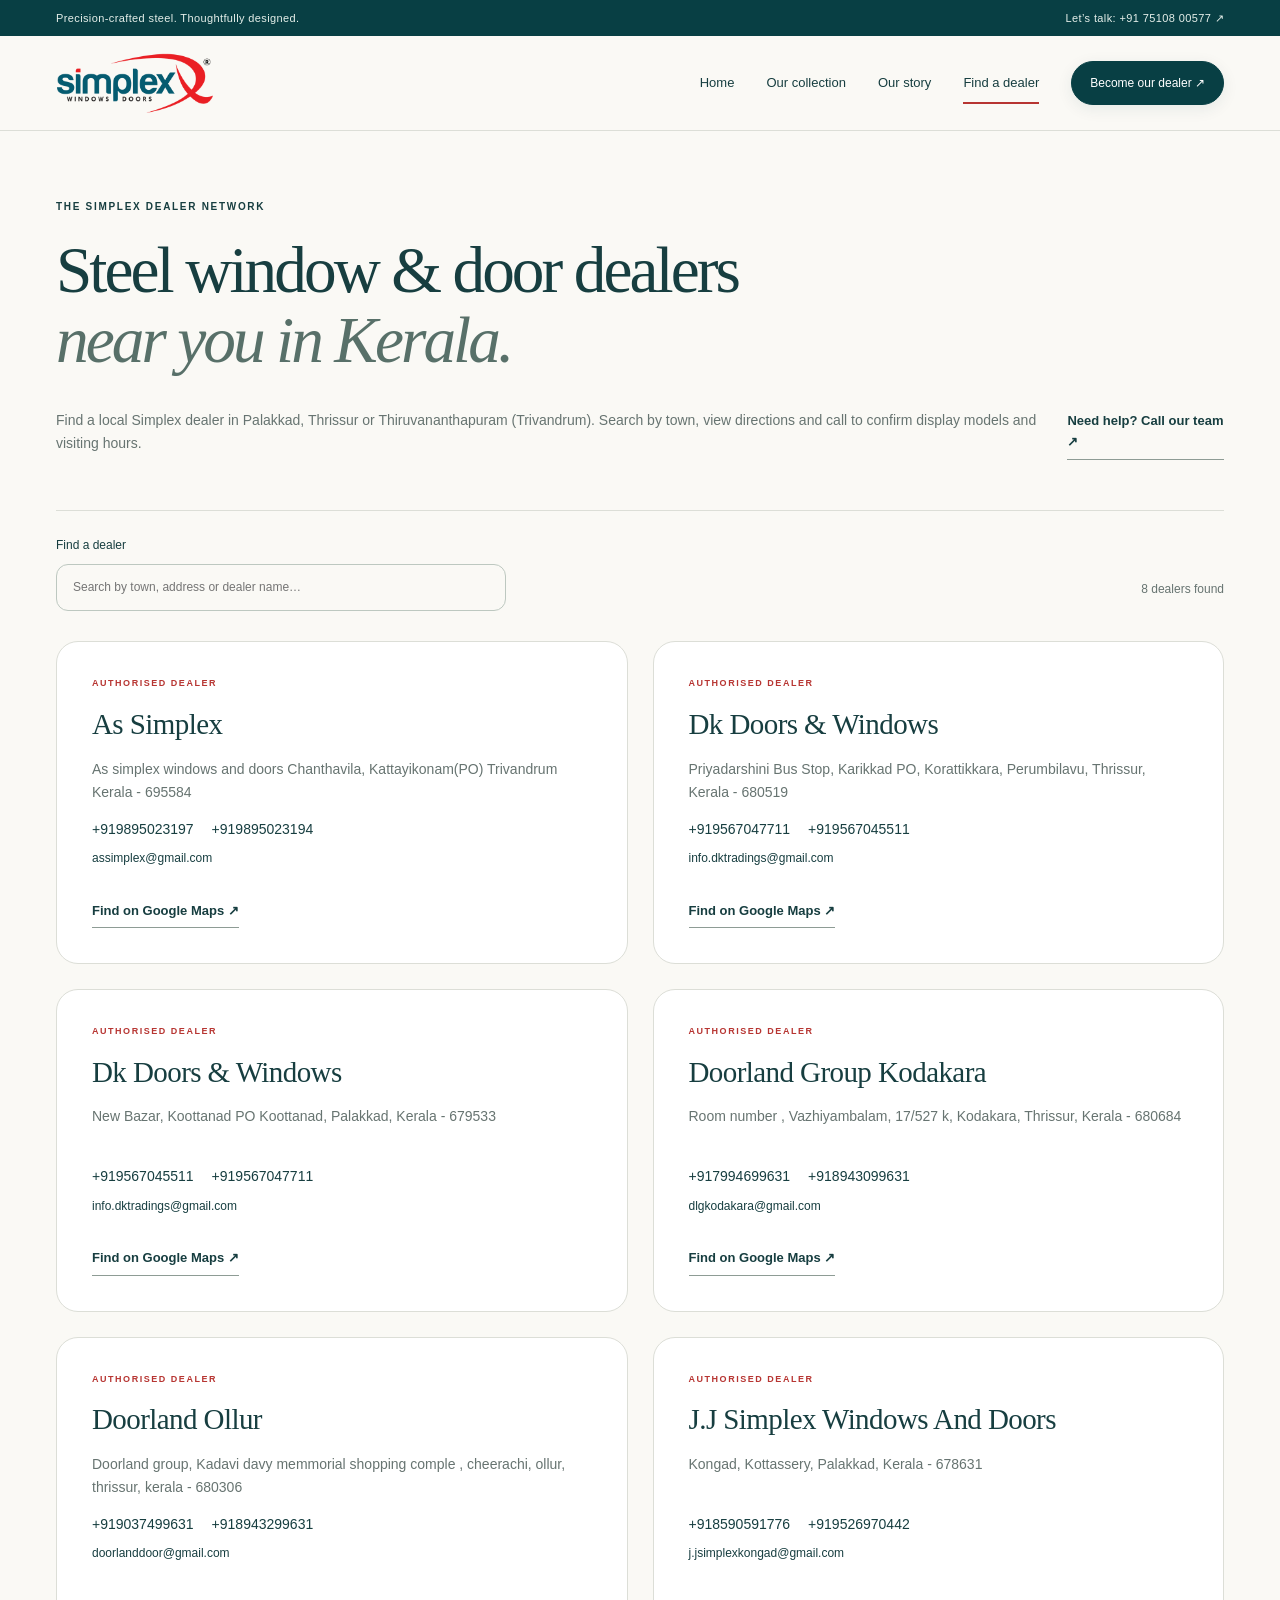
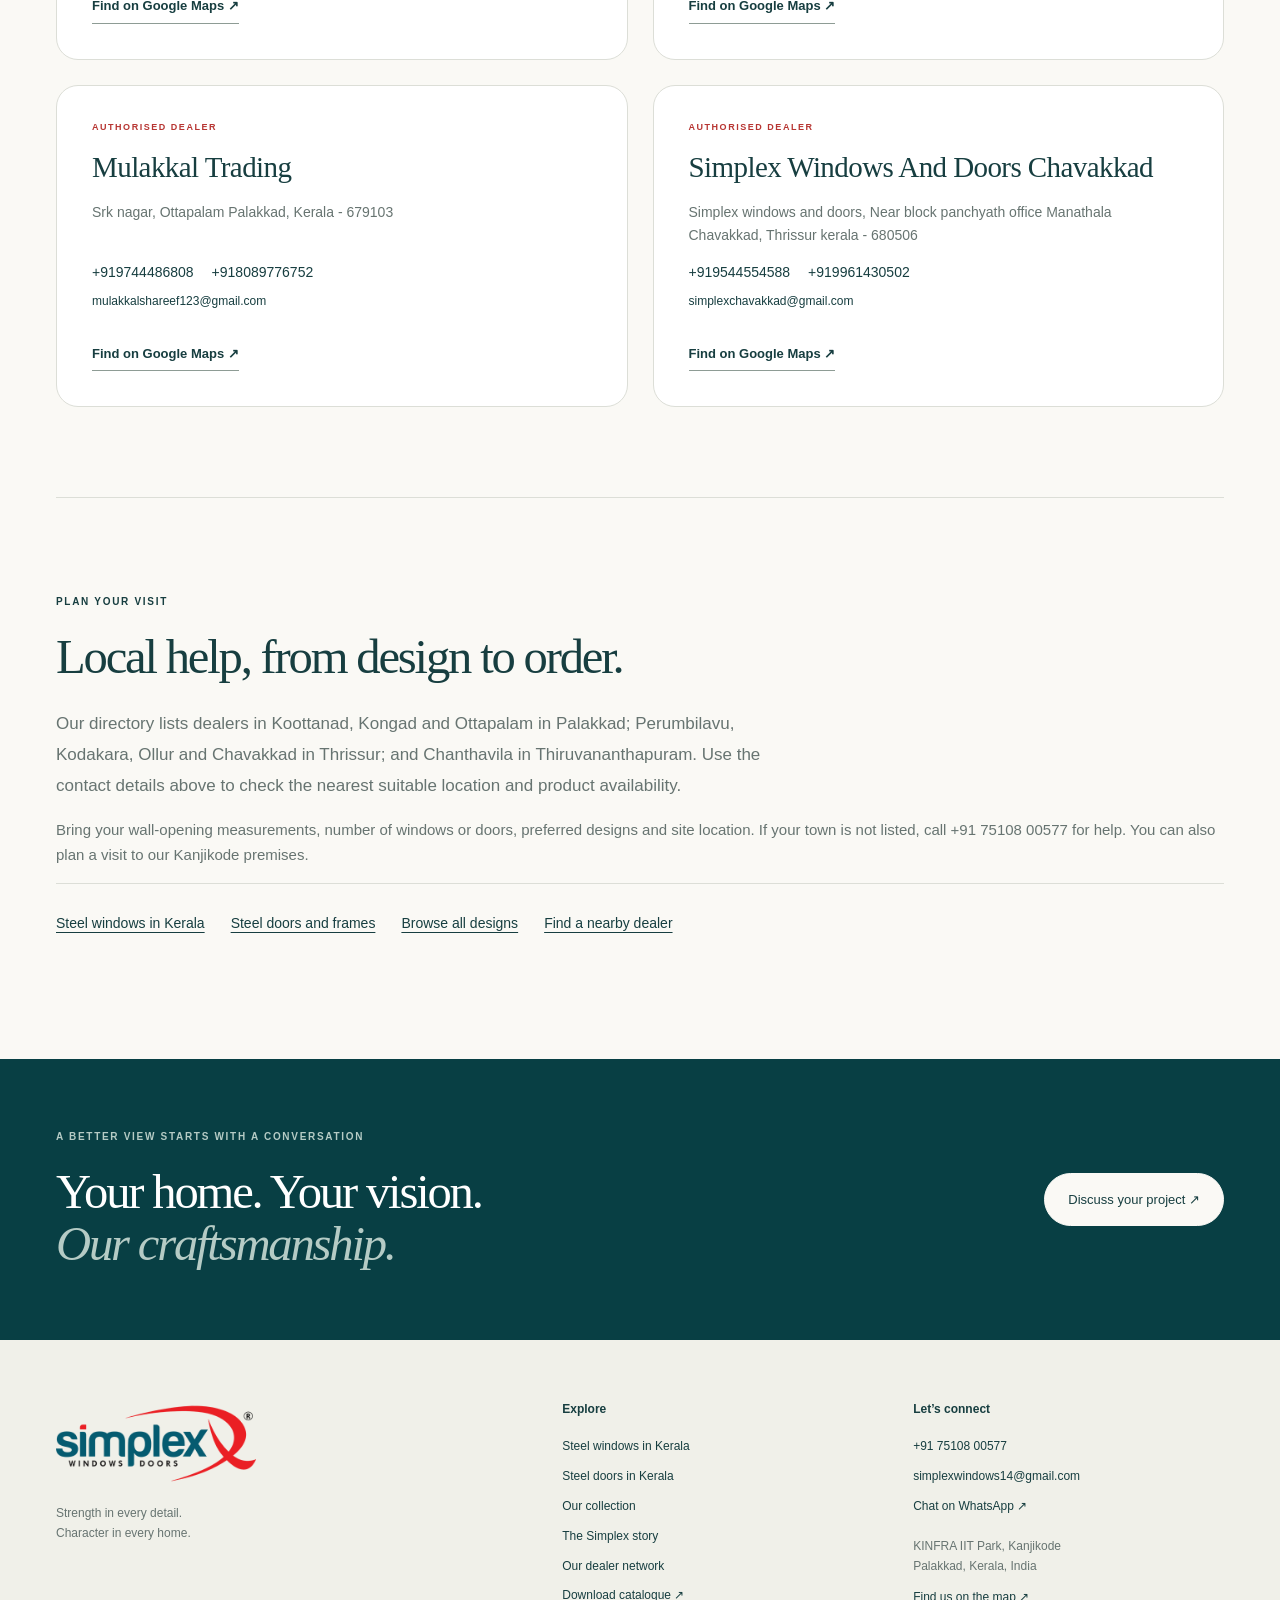
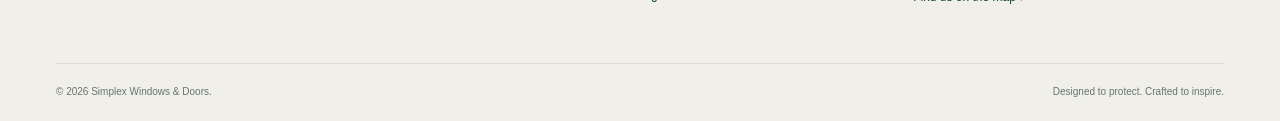
==== franchises/index.html @ f6024a90 "Fix clean URL 404s by adding missing page directories and stylesheet" ====
<!doctype html>
<html lang="en">
  <head>
    <meta charset="utf-8">
    <meta name="viewport" content="width=device-width, initial-scale=1">
    <meta name="theme-color" content="#073e43">
    <title>Find Steel Window &amp; Door Dealers in Kerala | Simplex</title>
    <meta name="description" content="Find a Simplex steel window and door dealer near you in Kerala. Search our listed locations in Palakkad, Thrissur and Thiruvananthapuram and call for a quote.">
    <link rel="canonical" href="https://www.simplexwindow.com/franchises/">
    <meta property="og:title" content="Find Steel Window &amp; Door Dealers in Kerala | Simplex">
    <meta property="og:description" content="Find a Simplex steel window and door dealer near you in Kerala. Search our listed locations in Palakkad, Thrissur and Thiruvananthapuram and call for a quote.">
    <meta property="og:type" content="website">
    <meta property="og:image" content="https://www.simplexwindow.com/assets/collection/campaign.webp">
    <meta name="robots" content="index, follow, max-image-preview:large">
    <meta property="og:url" content="https://www.simplexwindow.com/franchises/">
    <meta property="og:site_name" content="Simplex Windows &amp; Doors">
    <meta property="og:locale" content="en_IN">
    <meta name="twitter:card" content="summary_large_image">
    <meta name="twitter:title" content="Find Steel Window &amp; Door Dealers in Kerala | Simplex">
    <meta name="twitter:description" content="Find a Simplex steel window and door dealer near you in Kerala. Search our listed locations in Palakkad, Thrissur and Thiruvananthapuram and call for a quote.">
    <meta name="twitter:image" content="https://www.simplexwindow.com/assets/collection/campaign.webp">
    <link rel="icon" href="/assets/LOGO.ico">
    <link rel="stylesheet" href="/assets/site.css?v=20261003-3">
    <link rel="stylesheet" href="/company.css?v=20261019-1">
    <script src="/assets/site.js?v=20261022-clean2" defer>
    </script>
      <link rel="stylesheet" href="/assets/search-content.css?v=20261022-clean2">
    <script type="application/ld+json">
{
  "@context": "https://schema.org",
  "@graph": [
    {
      "@type": "WebSite",
      "@id": "https://www.simplexwindow.com/#website",
      "url": "https://www.simplexwindow.com/",
      "name": "Simplex Windows & Doors",
      "alternateName": "Simplex Windows and Doors",
      "publisher": {
        "@id": "https://www.simplexwindow.com/#organization"
      },
      "inLanguage": "en-IN"
    },
    {
      "@type": "CollectionPage",
      "@id": "https://www.simplexwindow.com/franchises/#webpage",
      "url": "https://www.simplexwindow.com/franchises/",
      "name": "Find Steel Window & Door Dealers in Kerala | Simplex",
      "description": "Find a Simplex steel window and door dealer near you in Kerala. Search our listed locations in Palakkad, Thrissur and Thiruvananthapuram and call for a quote.",
      "isPartOf": {
        "@id": "https://www.simplexwindow.com/#website"
      },
      "about": {
        "@id": "https://www.simplexwindow.com/#organization"
      },
      "inLanguage": "en-IN"
    },
    {
      "@type": "BreadcrumbList",
      "@id": "https://www.simplexwindow.com/franchises/#breadcrumbs",
      "itemListElement": [
        {
          "@type": "ListItem",
          "position": 1,
          "name": "Home",
          "item": "https://www.simplexwindow.com/"
        },
        {
          "@type": "ListItem",
          "position": 2,
          "name": "Find a dealer",
          "item": "https://www.simplexwindow.com/franchises/"
        }
      ]
    },
    {
      "@type": "ItemList",
      "@id": "https://www.simplexwindow.com/franchises/#dealer-list",
      "name": "Listed Simplex dealers in Kerala",
      "numberOfItems": 8,
      "itemListElement": [
        {
          "@type": "ListItem",
          "position": 1,
          "item": {
            "@type": "LocalBusiness",
            "@id": "https://www.simplexwindow.com/franchises/#dealer-1",
            "name": "As Simplex",
            "address": "As simplex windows and doors Chanthavila, Kattayikonam(PO) Trivandrum Kerala - 695584",
            "telephone": "+919895023197",
            "url": "https://www.simplexwindow.com/franchises/#dealer-1"
          }
        },
        {
          "@type": "ListItem",
          "position": 2,
          "item": {
            "@type": "LocalBusiness",
            "@id": "https://www.simplexwindow.com/franchises/#dealer-2",
            "name": "Dk Doors & Windows",
            "address": "Priyadarshini Bus Stop, Karikkad PO, Korattikkara, Perumbilavu, Thrissur, Kerala - 680519",
            "telephone": "+919567047711",
            "url": "https://www.simplexwindow.com/franchises/#dealer-2"
          }
        },
        {
          "@type": "ListItem",
          "position": 3,
          "item": {
            "@type": "LocalBusiness",
            "@id": "https://www.simplexwindow.com/franchises/#dealer-3",
            "name": "Dk Doors & Windows",
            "address": "New Bazar, Koottanad PO Koottanad, Palakkad, Kerala - 679533",
            "telephone": "+919567045511",
            "url": "https://www.simplexwindow.com/franchises/#dealer-3"
          }
        },
        {
          "@type": "ListItem",
          "position": 4,
          "item": {
            "@type": "LocalBusiness",
            "@id": "https://www.simplexwindow.com/franchises/#dealer-4",
            "name": "Doorland Group Kodakara",
            "address": "Room number , Vazhiyambalam, 17/527 k, Kodakara, Thrissur, Kerala - 680684",
            "telephone": "+917994699631",
            "url": "https://www.simplexwindow.com/franchises/#dealer-4"
          }
        },
        {
          "@type": "ListItem",
          "position": 5,
          "item": {
            "@type": "LocalBusiness",
            "@id": "https://www.simplexwindow.com/franchises/#dealer-5",
            "name": "Doorland Ollur",
            "address": "Doorland group, Kadavi davy memmorial shopping comple , cheerachi, ollur, thrissur, kerala - 680306",
            "telephone": "+919037499631",
            "url": "https://www.simplexwindow.com/franchises/#dealer-5"
          }
        },
        {
          "@type": "ListItem",
          "position": 6,
          "item": {
            "@type": "LocalBusiness",
            "@id": "https://www.simplexwindow.com/franchises/#dealer-6",
            "name": "J.J Simplex Windows And Doors",
            "address": "Kongad, Kottassery, Palakkad, Kerala - 678631",
            "telephone": "+918590591776",
            "url": "https://www.simplexwindow.com/franchises/#dealer-6"
          }
        },
        {
          "@type": "ListItem",
          "position": 7,
          "item": {
            "@type": "LocalBusiness",
            "@id": "https://www.simplexwindow.com/franchises/#dealer-7",
            "name": "Mulakkal Trading",
            "address": "Srk nagar, Ottapalam Palakkad, Kerala - 679103",
            "telephone": "+919744486808",
            "url": "https://www.simplexwindow.com/franchises/#dealer-7"
          }
        },
        {
          "@type": "ListItem",
          "position": 8,
          "item": {
            "@type": "LocalBusiness",
            "@id": "https://www.simplexwindow.com/franchises/#dealer-8",
            "name": "Simplex Windows And Doors Chavakkad",
            "address": "Simplex windows and doors, Near block panchyath office Manathala Chavakkad, Thrissur kerala - 680506",
            "telephone": "+919544554588",
            "url": "https://www.simplexwindow.com/franchises/#dealer-8"
          }
        }
      ]
    }
  ]
}
    </script>
  </head>
  <body>
    <a class="skip" href="#main">Skip to content</a>
    <div class="topbar">
      <div class="container">
        <span>Precision-crafted steel. Thoughtfully designed.</span>
        <a href="tel:+917510800577">Let’s talk: +91 75108 00577 ↗</a>
      </div>
    </div>
    <header class="site-header">
      <div class="container nav-wrap">
        <a class="brand" href="/" aria-label="Simplex home">
          <img src="/assets/collection/logo.webp" width="180" height="74" alt="Simplex Windows and Doors">
        </a>
        <button class="menu-toggle" aria-expanded="false" aria-controls="navigation">Menu <span aria-hidden="true">☰</span>
        </button>
        <nav id="navigation" aria-label="Main navigation">
          <a href="/">Home</a>
          <a href="/products/">Our collection</a>
          <a href="/#about">Our story</a>
          <a href="/franchises/" aria-current="page">Find a dealer</a>
          <button class="button small dealer-nav" data-enquire="Dealership / franchise enquiry" data-dealer="true" aria-haspopup="dialog">Become our dealer ↗</button>
        </nav>
      </div>
    </header>
    <main id="main">
      <section class="page-intro container">
        <p class="eyebrow">THE SIMPLEX DEALER NETWORK</p>
        <h1>Steel window &amp; door dealers<br><em>near you in Kerala.</em></h1>
        <div class="intro-bottom">
          <p>Find a local Simplex dealer in Palakkad, Thrissur or Thiruvananthapuram (Trivandrum). Search by town, view directions and call to confirm display models and visiting hours.</p>
          <a class="text-link" href="tel:+917510800577">Need help? Call our team ↗</a>
        </div>
      </section>
      <section class="container dealer-section">
        <div class="collection-tools">
          <label class="search-label" for="dealer-search">Find a dealer<input id="dealer-search" type="search" placeholder="Search by town, address or dealer name…">
          </label>
          <p id="dealer-count" role="status">
          </p>
        </div>
        <div class="dealer-grid">
          <article class="dealer-card" id="dealer-1" data-search="thiruvananthapuram as simplex as simplex windows and doors   chanthavila, kattayikonam(po)  trivandrum kerala - 695584">
            <p class="eyebrow">AUTHORISED DEALER</p>
            <h2>As Simplex</h2>
            <p class="dealer-address">As simplex windows and doors   Chanthavila, Kattayikonam(PO)  Trivandrum Kerala - 695584</p>
            <div class="dealer-phones">
              <a href="tel:+919895023197">+919895023197</a>
              <a href="tel:+919895023194">+919895023194</a>
            </div>
            <a class="dealer-email" href="mailto:assimplex@gmail.com">assimplex@gmail.com</a>
            <a class="text-link" href="https://www.google.com/maps/search/?api=1&query=As%20Simplex%20As%20simplex%20windows%20and%20doors%20%20%20Chanthavila%2C%20Kattayikonam%28PO%29%20%20Trivandrum%20Kerala%20-%20695584" target="_blank" rel="noopener noreferrer">Find on Google Maps ↗</a>
          </article>
          <article class="dealer-card" id="dealer-2" data-search="dk doors &amp; windows priyadarshini bus stop, karikkad po,  korattikkara, perumbilavu, thrissur, kerala - 680519">
            <p class="eyebrow">AUTHORISED DEALER</p>
            <h2>Dk Doors &amp; Windows</h2>
            <p class="dealer-address">Priyadarshini Bus Stop, Karikkad PO,  Korattikkara, Perumbilavu, Thrissur, Kerala - 680519</p>
            <div class="dealer-phones">
              <a href="tel:+919567047711">+919567047711</a>
              <a href="tel:+919567045511">+919567045511</a>
            </div>
            <a class="dealer-email" href="mailto:info.dktradings@gmail.com">info.dktradings@gmail.com</a>
            <a class="text-link" href="https://www.google.com/maps/search/?api=1&query=Dk%20Doors%20%26%20Windows%20Priyadarshini%20Bus%20Stop%2C%20Karikkad%20PO%2C%20%20Korattikkara%2C%20Perumbilavu%2C%20Thrissur%2C%20Kerala%20-%20680519" target="_blank" rel="noopener noreferrer">Find on Google Maps ↗</a>
          </article>
          <article class="dealer-card" id="dealer-3" data-search="dk doors &amp; windows new bazar, koottanad po   koottanad, palakkad, kerala - 679533">
            <p class="eyebrow">AUTHORISED DEALER</p>
            <h2>Dk Doors &amp; Windows</h2>
            <p class="dealer-address">New Bazar, Koottanad PO   Koottanad, Palakkad, Kerala - 679533</p>
            <div class="dealer-phones">
              <a href="tel:+919567045511">+919567045511</a>
              <a href="tel:+919567047711">+919567047711</a>
            </div>
            <a class="dealer-email" href="mailto:info.dktradings@gmail.com">info.dktradings@gmail.com</a>
            <a class="text-link" href="https://www.google.com/maps/search/?api=1&query=Dk%20Doors%20%26%20Windows%20New%20Bazar%2C%20Koottanad%20PO%20%20%20Koottanad%2C%20Palakkad%2C%20Kerala%20-%20679533" target="_blank" rel="noopener noreferrer">Find on Google Maps ↗</a>
          </article>
          <article class="dealer-card" id="dealer-4" data-search="doorland group kodakara room number , vazhiyambalam, 17/527 k,  kodakara, thrissur, kerala - 680684">
            <p class="eyebrow">AUTHORISED DEALER</p>
            <h2>Doorland Group Kodakara</h2>
            <p class="dealer-address">Room number , Vazhiyambalam, 17/527 k,  Kodakara, Thrissur, Kerala - 680684</p>
            <div class="dealer-phones">
              <a href="tel:+917994699631">+917994699631</a>
              <a href="tel:+918943099631">+918943099631</a>
            </div>
            <a class="dealer-email" href="mailto:dlgkodakara@gmail.com">dlgkodakara@gmail.com</a>
            <a class="text-link" href="https://www.google.com/maps/search/?api=1&query=Doorland%20Group%20Kodakara%20Room%20number%20%2C%20Vazhiyambalam%2C%2017/527%20k%2C%20%20Kodakara%2C%20Thrissur%2C%20Kerala%20-%20680684" target="_blank" rel="noopener noreferrer">Find on Google Maps ↗</a>
          </article>
          <article class="dealer-card" id="dealer-5" data-search="doorland ollur doorland group, kadavi davy memmorial shopping comple , cheerachi, ollur, thrissur, kerala - 680306">
            <p class="eyebrow">AUTHORISED DEALER</p>
            <h2>Doorland Ollur</h2>
            <p class="dealer-address">Doorland group, Kadavi davy memmorial shopping comple , cheerachi, ollur, thrissur, kerala - 680306</p>
            <div class="dealer-phones">
              <a href="tel:+919037499631">+919037499631</a>
              <a href="tel:+918943299631">+918943299631</a>
            </div>
            <a class="dealer-email" href="mailto:doorlanddoor@gmail.com">doorlanddoor@gmail.com</a>
            <a class="text-link" href="https://www.google.com/maps/search/?api=1&query=Doorland%20Ollur%20Doorland%20group%2C%20Kadavi%20davy%20memmorial%20shopping%20comple%20%2C%20cheerachi%2C%20ollur%2C%20thrissur%2C%20kerala%20-%20680306" target="_blank" rel="noopener noreferrer">Find on Google Maps ↗</a>
          </article>
          <article class="dealer-card" id="dealer-6" data-search="j.j simplex windows and doors kongad, kottassery,   palakkad, kerala - 678631">
            <p class="eyebrow">AUTHORISED DEALER</p>
            <h2>J.J Simplex Windows And Doors</h2>
            <p class="dealer-address">Kongad, Kottassery,   Palakkad, Kerala - 678631</p>
            <div class="dealer-phones">
              <a href="tel:+918590591776">+918590591776</a>
              <a href="tel:+919526970442">+919526970442</a>
            </div>
            <a class="dealer-email" href="mailto:j.jsimplexkongad@gmail.com">j.jsimplexkongad@gmail.com</a>
            <a class="text-link" href="https://www.google.com/maps/search/?api=1&query=J.J%20Simplex%20Windows%20And%20Doors%20Kongad%2C%20Kottassery%2C%20%20%20Palakkad%2C%20Kerala%20-%20678631" target="_blank" rel="noopener noreferrer">Find on Google Maps ↗</a>
          </article>
          <article class="dealer-card" id="dealer-7" data-search="mulakkal trading srk nagar, ottapalam   palakkad, kerala - 679103">
            <p class="eyebrow">AUTHORISED DEALER</p>
            <h2>Mulakkal Trading</h2>
            <p class="dealer-address">Srk nagar, Ottapalam   Palakkad, Kerala - 679103</p>
            <div class="dealer-phones">
              <a href="tel:+919744486808">+919744486808</a>
              <a href="tel:+918089776752">+918089776752</a>
            </div>
            <a class="dealer-email" href="mailto:mulakkalshareef123@gmail.com">mulakkalshareef123@gmail.com</a>
            <a class="text-link" href="https://www.google.com/maps/search/?api=1&query=Mulakkal%20Trading%20Srk%20nagar%2C%20Ottapalam%20%20%20Palakkad%2C%20Kerala%20-%20679103" target="_blank" rel="noopener noreferrer">Find on Google Maps ↗</a>
          </article>
          <article class="dealer-card" id="dealer-8" data-search="simplex windows and doors chavakkad simplex windows and doors, near block panchyath office manathala   chavakkad, thrissur kerala - 680506">
            <p class="eyebrow">AUTHORISED DEALER</p>
            <h2>Simplex Windows And Doors Chavakkad</h2>
            <p class="dealer-address">Simplex windows and doors, Near block panchyath office Manathala   Chavakkad, Thrissur kerala - 680506</p>
            <div class="dealer-phones">
              <a href="tel:+919544554588">+919544554588</a>
              <a href="tel:+919961430502">+919961430502</a>
            </div>
            <a class="dealer-email" href="mailto:simplexchavakkad@gmail.com">simplexchavakkad@gmail.com</a>
            <a class="text-link" href="https://www.google.com/maps/search/?api=1&query=Simplex%20Windows%20And%20Doors%20Chavakkad%20Simplex%20windows%20and%20doors%2C%20Near%20block%20panchyath%20office%20Manathala%20%20%20Chavakkad%2C%20Thrissur%20kerala%20-%20680506" target="_blank" rel="noopener noreferrer">Find on Google Maps ↗</a>
          </article>
        </div>
        <div id="empty-dealers" class="empty" hidden>
          <h2>No dealers found</h2>
          <p>Try a nearby town, or call our team for assistance.</p>
          <a class="button" href="tel:+917510800577">Call +91 75108 00577</a>
        </div>
      </section>
<section class="section container search-overview"><p class="eyebrow">PLAN YOUR VISIT</p><h2>Local help, from design to order.</h2><p class="search-lead">Our directory lists dealers in Koottanad, Kongad and Ottapalam in Palakkad; Perumbilavu, Kodakara, Ollur and Chavakkad in Thrissur; and Chanthavila in Thiruvananthapuram. Use the contact details above to check the nearest suitable location and product availability.</p><p>Bring your wall-opening measurements, number of windows or doors, preferred designs and site location. If your town is not listed, call <a href="tel:+917510800577">+91 75108 00577</a> for help. You can also <a href="/#visit">plan a visit to our Kanjikode premises</a>.</p><nav class="search-links" aria-label="Product and buying guides"><a href="/steel-windows-kerala/">Steel windows in Kerala</a><a href="/steel-doors-kerala/">Steel doors and frames</a><a href="/products/">Browse all designs</a><a href="/franchises/">Find a nearby dealer</a></nav></section>
      <section class="cta">
        <div class="container">
          <div>
            <p class="eyebrow">A BETTER VIEW STARTS WITH A CONVERSATION</p>
            <h2>Your home. Your vision.<br>
              <em>Our craftsmanship.</em>
            </h2>
          </div>
          <button class="button light" data-enquire="General enquiry">Discuss your project ↗</button>
        </div>
      </section>
    </main>
    <footer>
      <div class="container footer-grid">
        <div>
          <a class="footer-brand" href="/" aria-label="Simplex Windows and Doors home"><img src="/assets/collection/logo.webp" alt="Simplex Windows and Doors" width="200" height="83" loading="lazy"></a>
          <p>Strength in every detail.<br>Character in every home.</p>
        </div>
        <div>
          <h3>Explore</h3>
          <a href="/steel-windows-kerala/">Steel windows in Kerala</a>
          <a href="/steel-doors-kerala/">Steel doors in Kerala</a>
          <a href="/products/">Our collection</a>
          <a href="/#about">The Simplex story</a>
          <a href="/franchises/">Our dealer network</a>
          <a href="/assets/simplex-catalogue.pdf" download>Download catalogue ↗</a>
        </div>
        <div>
          <h3>Let’s connect</h3>
          <a href="tel:+917510800577">+91 75108 00577</a>
          <a href="mailto:simplexwindows14@gmail.com">simplexwindows14@gmail.com</a>
          <a href="https://wa.link/3ytl2k" target="_blank" rel="noopener noreferrer">Chat on WhatsApp ↗</a>
          <p>KINFRA IIT Park, Kanjikode<br>Palakkad, Kerala, India</p><a href="/#visit">Find us on the map ↗</a>
        </div>
      </div>
      <div class="container footer-bottom">
        <span>© 2026 Simplex Windows & Doors.</span>
        <span>Designed to protect. Crafted to inspire.</span>
      </div>
    </footer>
    <dialog id="enquiry" aria-labelledby="enquiry-title">
      <button class="close" aria-label="Close enquiry">×</button>
      <p class="eyebrow">YOUR NEXT PROJECT STARTS HERE</p>
      <h2 id="enquiry-title">Let’s make it<br>
        <em>beautifully yours.</em>
      </h2>
      <p>Tell us a little about your project. Our team will help you explore the right design.</p>

      <section id="dealer-opportunity" class="dealer-opportunity" hidden aria-label="Dealership opportunities">
        <p>Bring Simplex windows and doors to your local market. If you run a building-materials business, showroom or are exploring a new dealership, let’s discuss the opportunity in your area.</p>
        <div class="opportunity-grid">
          <div><span>01</span><h3>A versatile collection</h3><p>Explore steel windows, French windows, doors and frames for residential and commercial projects.</p></div>
          <div><span>02</span><h3>A local connection</h3><p>Help homeowners, builders and architects discover designs that suit their spaces.</p></div>
          <div><span>03</span><h3>A conversation about growth</h3><p>Discuss product availability, your proposed territory and dealership requirements directly with our team.</p></div>
        </div>
        <div class="partnership-contact"><div><p class="eyebrow">LET’S TALK BUSINESS</p><a class="partnership-phone" href="tel:+917510800577">+91 75108 00577 ↗</a><a href="mailto:simplexwindows14@gmail.com">simplexwindows14@gmail.com</a></div><div><p class="eyebrow">CONNECT WITH OUR TEAM</p><p>KINFRA IIT Park, Kanjikode<br>Palakkad, Kerala, India</p><a class="text-link" href="https://maps.app.goo.gl/gfQ5o5R46YPv93cq8" target="_blank" rel="noopener noreferrer">Get directions ↗</a></div></div>
        <p class="opportunity-note">Share your proposed location below. Territory availability, commercial terms and any investment requirements will be discussed with the Simplex team.</p>
        <h3 class="application-heading">Tell us about your business</h3>
      </section>
      <form id="enquiry-form" action="https://formsubmit.co/simplexwindows14@gmail.com" method="POST">
        <input type="hidden" name="_subject" value="Simplex website project enquiry">
        <input type="text" name="_honey" class="honeypot" tabindex="-1" aria-hidden="true">
        <label>Interested in<input id="interested-product" name="interested_product" readonly>
        </label>
        <div class="form-row">
          <label>Your name<input name="name" autocomplete="name" required maxlength="100">
          </label>
          <label>Phone number<input name="phone" type="tel" autocomplete="tel" required pattern="[+0-9\(\) .\-]{7,20}" maxlength="20" title="Enter a phone number with 7 to 20 characters">
          </label>
        </div>
        <label><span id="location-label">Project location</span><input name="location" autocomplete="address-level2" required maxlength="180" placeholder="Town or city">
        </label>
        <label>Tell us more <span>(optional)</span>
          <textarea name="message" rows="3" maxlength="3000" placeholder="Product, quantity, dimensions or preferred callback time"></textarea>
        </label>
        <p class="form-note">By submitting, you agree that Simplex may contact you about this enquiry. Your details are sent securely through FormSubmit to the Simplex team.</p>
        <button class="button" type="submit">Request a callback ↗</button>
        <p id="form-status" role="status" aria-live="polite">
        </p>
      </form>
      <div class="dialog-contact">Prefer to talk? <a href="tel:+917510800577">Call +91 75108 00577</a>
      </div>
    </dialog>
  </body>
</html>
---- assets/site.css ----
@charset "UTF-8";
:root{
  --ink:#173e40;
  --deep:#083f44;
  --muted:#677471;
  --paper:#faf9f5;
  --line:#dcded7;
  --red:#b73532;
  --serif:Georgia,'Times New Roman',serif}
  *{
    box-sizing:border-box}
    html{
      scroll-behavior:smooth;
      scroll-padding-top:100px}
      body{
        margin:0;
        background:var(--paper);
        color:var(--ink);
        font-family:'Segoe UI',Arial,sans-serif;
        font-size:15px;
        line-height:1.65}
        button,input,textarea{
          font:inherit}
          a{
            color:inherit;
            text-decoration:none}
            button,a,input,textarea{
              -webkit-tap-highlight-color:transparent}
              button{
                cursor:pointer}
                button:focus-visible,a:focus-visible{
                  outline:3px solid var(--red);
                  outline-offset:5px}
                  input:focus-visible,textarea:focus-visible{
                    outline:2px solid var(--deep);
                    outline-offset:2px}
                    img{
                      max-width:100%;
                      display:block}
                      h1,h2,h3,p{
                        margin-top:0}
                        h1,h2{
                          font-family:var(--serif);
                          font-weight:400;
                          letter-spacing:-.045em;
                          line-height:1.07}
                          h1{
                            font-size:clamp(46px,5.1vw,78px);
                            margin-bottom:28px}
                            h2{
                              font-size:clamp(36px,3.8vw,56px);
                              margin-bottom:26px}
                              h3{
                                font-size:21px;
                                line-height:1.3;
                                font-weight:500}
                                em{
                                  font-weight:400;
                                  color:#587069}
                                  p{
                                    color:var(--muted)}
                                    .container{
                                      width:min(1280px,calc(100% - 112px));
                                      margin:auto}
                                      .topbar{
                                        background:var(--deep);
                                        color:#e5efea;
                                        font-size:11px;
                                        letter-spacing:.035em;
                                        padding:9px 0}
                                        .topbar .container{
                                          display:flex;
                                          justify-content:space-between}
                                          .site-header{
                                            position:sticky;
                                            top:0;
                                            background:rgba(250,249,245,.97);
                                            z-index:20;
                                            border-bottom:1px solid var(--line)}
                                            .nav-wrap{
                                              display:flex;
                                              align-items:center;
                                              justify-content:space-between;
                                              min-height:94px;
                                              gap:30px}
                                              .brand img{
                                                width:158px;
                                                height:64px;
                                                object-fit:contain}
                                                .site-header nav{
                                                  display:flex;
                                                  align-items:center;
                                                  gap:32px;
                                                  font-size:13px}
                                                  .site-header nav>a{
                                                    position:relative;
                                                    padding:10px 0}
                                                    .site-header nav>a:after{
                                                      content:'';
                                                      position:absolute;
                                                      bottom:0;
                                                      left:0;
                                                      width:0;
                                                      height:2px;
                                                      background:var(--red);
                                                      transition:width .2s}
                                                      .site-header nav>a:hover:after,.site-header nav>a[aria-current]:after{
                                                        width:100%}
                                                        .button{
                                                          display:inline-flex;
                                                          align-items:center;
                                                          justify-content:center;
                                                          gap:32px;
                                                          border:1px solid var(--deep);
                                                          background:var(--deep);
                                                          color:#fff;
                                                          padding:16px 23px;
                                                          font-size:13px;
                                                          line-height:1.5;
                                                          text-align:center;
                                                          transition:background .2s,transform .2s}
                                                          .button:hover{
                                                            background:#1c5656;
                                                            transform:translateY(-2px)}
                                                            .button.small{
                                                              font-size:12px;
                                                              padding:12px 18px;
                                                              gap:12px}
                                                              .text-link{
                                                                display:inline-flex;
                                                                align-items:center;
                                                                gap:24px;
                                                                font-size:13px;
                                                                font-weight:600;
                                                                background:none;
                                                                border:0;
                                                                border-bottom:1px solid #8e9c95;
                                                                padding:6px 0;
                                                                color:var(--ink)}
                                                                .text-link:hover{
                                                                  color:var(--red);
                                                                  border-color:var(--red)}
                                                                  .eyebrow{
                                                                    font-size:10px;
                                                                    font-weight:600;
                                                                    letter-spacing:.17em;
                                                                    color:var(--ink);
                                                                    margin-bottom:22px;
                                                                    line-height:1.5}
                                                                    .line{
                                                                      display:inline-block;
                                                                      width:28px;
                                                                      height:1px;
                                                                      background:var(--red);
                                                                      vertical-align:middle;
                                                                      margin-right:10px}
                                                                      .hero{
                                                                        display:grid;
                                                                        grid-template-columns:1fr 1fr;
                                                                        gap:66px;
                                                                        padding-top:42px;
                                                                        padding-bottom:48px;
                                                                        align-items:center}
                                                                        .hero-copy{
                                                                          padding:26px 0}
                                                                          .hero h1{
                                                                            font-size:clamp(48px,5vw,76px)}
                                                                            .hero-desc{
                                                                              max-width:420px;
                                                                              font-size:15px;
                                                                              line-height:1.9;
                                                                              margin-bottom:30px}
                                                                              .hero-actions{
                                                                                display:flex;
                                                                                align-items:center;
                                                                                gap:28px;
                                                                                flex-wrap:wrap}
                                                                                .hero-foot{
                                                                                  display:flex;
                                                                                  gap:15px;
                                                                                  align-items:center;
                                                                                  margin-top:46px}
                                                                                  .hero-foot p{
                                                                                    font-size:11px;
                                                                                    line-height:1.8;
                                                                                    margin:0}
                                                                                    .hero-foot strong{
                                                                                      font-weight:500;
                                                                                      color:var(--ink)}
                                                                                      .seal{
                                                                                        display:grid;
                                                                                        place-items:center;
                                                                                        width:42px;
                                                                                        height:42px;
                                                                                        border:1px solid #b6c0b6;
                                                                                        border-radius:50%;
                                                                                        font:italic 25px var(--serif)}
                                                                                        .hero-visual{
                                                                                          position:relative;
                                                                                          padding-right:17px}
                                                                                          .hero-photo{
                                                                                            width:100%;
                                                                                            height:580px;
                                                                                            object-fit:cover}
                                                                                            .photo-caption{
                                                                                              display:flex;
                                                                                              justify-content:space-between;
                                                                                              font-size:8px;
                                                                                              letter-spacing:.12em;
                                                                                              padding-top:13px;
                                                                                              gap:12px}
                                                                                              .vertical-label{
                                                                                                position:absolute;
                                                                                                writing-mode:vertical-rl;
                                                                                                right:-8px;
                                                                                                top:30px;
                                                                                                letter-spacing:.19em;
                                                                                                font-size:8px}
                                                                                                .qualities{
                                                                                                  border-block:1px solid var(--line);
                                                                                                  padding:22px 0}
                                                                                                  .qualities .container{
                                                                                                    display:flex;
                                                                                                    justify-content:space-between;
                                                                                                    gap:16px;
                                                                                                    font-size:12px}
                                                                                                    .qualities span:before{
                                                                                                      content:'✦';
                                                                                                      color:var(--red);
                                                                                                      margin-right:12px}
                                                                                                      .section{
                                                                                                        padding-top:96px;
                                                                                                        padding-bottom:96px}
                                                                                                        .section-heading{
                                                                                                          display:flex;
                                                                                                          justify-content:space-between;
                                                                                                          align-items:flex-end;
                                                                                                          gap:32px;
                                                                                                          margin-bottom:42px}
                                                                                                          .section-heading h2{
                                                                                                            margin-bottom:0}
                                                                                                            .section-heading>div:last-child>p{
                                                                                                              font-size:13px}
                                                                                                              .collection-grid{
                                                                                                                display:grid;
                                                                                                                grid-template-columns:repeat(3,1fr);
                                                                                                                gap:26px}
                                                                                                                .collection-card>div{
                                                                                                                  position:relative;
                                                                                                                  overflow:hidden;
                                                                                                                  background:#e8e7df}
                                                                                                                  .collection-card img{
                                                                                                                    width:100%;
                                                                                                                    height:400px;
                                                                                                                    object-fit:cover;
                                                                                                                    transition:transform .5s}
                                                                                                                    .collection-card:hover img{
                                                                                                                      transform:scale(1.035)}
                                                                                                                      .round-arrow{
                                                                                                                        position:absolute;
                                                                                                                        bottom:18px;
                                                                                                                        right:18px;
                                                                                                                        background:var(--paper);
                                                                                                                        border-radius:50%;
                                                                                                                        width:40px;
                                                                                                                        height:40px;
                                                                                                                        display:grid;
                                                                                                                        place-items:center;
                                                                                                                        font-size:21px}
                                                                                                                        .collection-card p{
                                                                                                                          margin:22px 0 6px;
                                                                                                                          font-size:9px;
                                                                                                                          letter-spacing:.12em}
                                                                                                                          .collection-card h3{
                                                                                                                            font-size:24px;
                                                                                                                            font-family:var(--serif)}
                                                                                                                            .story{
                                                                                                                              background:#eeeFE8;
                                                                                                                              padding:80px 0}
                                                                                                                              .story-grid{
                                                                                                                                display:grid;
                                                                                                                                grid-template-columns:1fr 1fr;
                                                                                                                                gap:90px;
                                                                                                                                align-items:center}
                                                                                                                                .story-image{
                                                                                                                                  position:relative}
                                                                                                                                  .story-image>img{
                                                                                                                                    width:100%;
                                                                                                                                    height:650px;
                                                                                                                                    object-fit:cover}
                                                                                                                                    .story-note{
                                                                                                                                      position:absolute;
                                                                                                                                      bottom:24px;
                                                                                                                                      left:24px;
                                                                                                                                      right:24px;
                                                                                                                                      background:var(--paper);
                                                                                                                                      padding:26px;
                                                                                                                                      font:28px/1.2 var(--serif)}
                                                                                                                                      .story-copy>p:not(.eyebrow){
                                                                                                                                        font-size:14px;
                                                                                                                                        max-width:440px}
                                                                                                                                        .values{
                                                                                                                                          margin:28px 0}
                                                                                                                                          .values>div{
                                                                                                                                            border-top:1px solid #ccd2c9;
                                                                                                                                            display:flex;
                                                                                                                                            gap:24px;
                                                                                                                                            padding:18px 0 0}
                                                                                                                                            .values>div>span{
                                                                                                                                              font-size:11px;
                                                                                                                                              color:var(--red)}
                                                                                                                                              .values h3{
                                                                                                                                                font-size:16px;
                                                                                                                                                margin-bottom:8px}
                                                                                                                                                .values p{
                                                                                                                                                  font-size:12px;
                                                                                                                                                  margin-bottom:20px}
                                                                                                                                                  .detail-grid{
                                                                                                                                                    display:grid;
                                                                                                                                                    grid-template-columns:repeat(3,1fr);
                                                                                                                                                    gap:48px}
                                                                                                                                                    .detail-grid>div{
                                                                                                                                                      border-top:1px solid var(--line);
                                                                                                                                                      padding-top:24px}
                                                                                                                                                      .detail-number{
                                                                                                                                                        color:var(--red);
                                                                                                                                                        font:italic 26px var(--serif);
                                                                                                                                                        display:block;
                                                                                                                                                        margin-bottom:25px}
                                                                                                                                                        .detail-grid p{
                                                                                                                                                          font-size:13px;
                                                                                                                                                          line-height:1.9}
                                                                                                                                                          .campaign img{
                                                                                                                                                            width:100%;
                                                                                                                                                            height:auto}
                                                                                                                                                            .catalogue-section{
                                                                                                                                                              display:grid;
                                                                                                                                                              grid-template-columns:1fr 1fr;
                                                                                                                                                              align-items:center;
                                                                                                                                                              gap:80px}
                                                                                                                                                              .catalogue-section>div>p:not(.eyebrow){
                                                                                                                                                                font-size:14px;
                                                                                                                                                                margin-bottom:30px}
                                                                                                                                                                .catalogue-preview{
                                                                                                                                                                  display:grid;
                                                                                                                                                                  grid-template-columns:1fr 1fr;
                                                                                                                                                                  background:#e8e8df;
                                                                                                                                                                  min-height:330px}
                                                                                                                                                                  .catalogue-preview img{
                                                                                                                                                                    width:100%;
                                                                                                                                                                    height:330px;
                                                                                                                                                                    object-fit:cover}
                                                                                                                                                                    .catalogue-preview>div{
                                                                                                                                                                      padding:35px 20px;
                                                                                                                                                                      display:flex;
                                                                                                                                                                      flex-direction:column;
                                                                                                                                                                      justify-content:space-between}
                                                                                                                                                                      .catalogue-preview span{
                                                                                                                                                                        letter-spacing:.15em;
                                                                                                                                                                        font-size:12px}
                                                                                                                                                                        .catalogue-preview p{
                                                                                                                                                                          font:italic 34px/1.1 var(--serif);
                                                                                                                                                                          color:var(--ink)}
                                                                                                                                                                          .catalogue-preview small{
                                                                                                                                                                            font-size:8px;
                                                                                                                                                                            letter-spacing:.07em}
                                                                                                                                                                            .cta{
                                                                                                                                                                              padding:70px 0;
                                                                                                                                                                              background:var(--deep);
                                                                                                                                                                              color:#fff}
                                                                                                                                                                              .cta .container{
                                                                                                                                                                                display:flex;
                                                                                                                                                                                align-items:center;
                                                                                                                                                                                justify-content:space-between;
                                                                                                                                                                                gap:30px}
                                                                                                                                                                                .cta .eyebrow{
                                                                                                                                                                                  color:#b5cbc5}
                                                                                                                                                                                  .cta h2{
                                                                                                                                                                                    margin-bottom:0}
                                                                                                                                                                                    .cta em{
                                                                                                                                                                                      color:#b5cbc5}
                                                                                                                                                                                      .button.light{
                                                                                                                                                                                        background:var(--paper);
                                                                                                                                                                                        color:var(--ink);
                                                                                                                                                                                        border-color:var(--paper)}
                                                                                                                                                                                        .button.light:hover{
                                                                                                                                                                                          background:#dedfd4}
                                                                                                                                                                                          footer{
                                                                                                                                                                                            background:#f0f0e9;
                                                                                                                                                                                            padding:62px 0 20px}
                                                                                                                                                                                            .footer-grid{
                                                                                                                                                                                              display:grid;
                                                                                                                                                                                              grid-template-columns:1.5fr 1fr 1fr;
                                                                                                                                                                                              gap:40px}
                                                                                                                                                                                              .footer-brand{
                                                                                                                                                                                                font-size:44px;
                                                                                                                                                                                                line-height:1;
                                                                                                                                                                                                font-weight:700;
                                                                                                                                                                                                letter-spacing:-.07em}
                                                                                                                                                                                                .footer-brand span{
                                                                                                                                                                                                  color:var(--red);
                                                                                                                                                                                                  font-size:17px;
                                                                                                                                                                                                  vertical-align:top;
                                                                                                                                                                                                  letter-spacing:0}
                                                                                                                                                                                                  .footer-grid p{
                                                                                                                                                                                                    font-size:12px;
                                                                                                                                                                                                    margin-top:20px}
                                                                                                                                                                                                    .footer-grid h3{
                                                                                                                                                                                                      font-size:12px;
                                                                                                                                                                                                      font-weight:600;
                                                                                                                                                                                                      margin-bottom:20px}
                                                                                                                                                                                                      .footer-grid>div>a:not(.footer-brand){
                                                                                                                                                                                                        display:block;
                                                                                                                                                                                                        font-size:12px;
                                                                                                                                                                                                        margin-bottom:10px}
                                                                                                                                                                                                        .footer-bottom{
                                                                                                                                                                                                          display:flex;
                                                                                                                                                                                                          justify-content:space-between;
                                                                                                                                                                                                          margin-top:45px;
                                                                                                                                                                                                          padding-top:20px;
                                                                                                                                                                                                          border-top:1px solid var(--line);
                                                                                                                                                                                                          font-size:10px;
                                                                                                                                                                                                          color:var(--muted)}
                                                                                                                                                                                                          .page-intro{
                                                                                                                                                                                                            padding-top:68px;
                                                                                                                                                                                                            padding-bottom:50px}
                                                                                                                                                                                                            .page-intro h1{
                                                                                                                                                                                                              max-width:850px}
                                                                                                                                                                                                              .intro-bottom{
                                                                                                                                                                                                                display:flex;
                                                                                                                                                                                                                justify-content:space-between;
                                                                                                                                                                                                                gap:30px;
                                                                                                                                                                                                                align-items:center}
                                                                                                                                                                                                                .intro-bottom p{
                                                                                                                                                                                                                  margin-bottom:0;
                                                                                                                                                                                                                  font-size:14px}
                                                                                                                                                                                                                  .collection-tools{
                                                                                                                                                                                                                    display:flex;
                                                                                                                                                                                                                    justify-content:space-between;
                                                                                                                                                                                                                    align-items:flex-end;
                                                                                                                                                                                                                    gap:22px;
                                                                                                                                                                                                                    padding-top:25px;
                                                                                                                                                                                                                    border-top:1px solid var(--line)}
                                                                                                                                                                                                                    .search-label{
                                                                                                                                                                                                                      display:grid;
                                                                                                                                                                                                                      gap:8px;
                                                                                                                                                                                                                      width:min(450px,100%);
                                                                                                                                                                                                                      font-size:12px}
                                                                                                                                                                                                                      .search-label input{
                                                                                                                                                                                                                        width:100%;
                                                                                                                                                                                                                        padding:13px 16px;
                                                                                                                                                                                                                        border:1px solid #bdc8c0;
                                                                                                                                                                                                                        background:transparent;
                                                                                                                                                                                                                        color:var(--ink)}
                                                                                                                                                                                                                        .collection-tools>p{
                                                                                                                                                                                                                          font-size:12px;
                                                                                                                                                                                                                          margin-bottom:12px;
                                                                                                                                                                                                                          white-space:nowrap}
                                                                                                                                                                                                                          .filters{
                                                                                                                                                                                                                            display:flex;
                                                                                                                                                                                                                            gap:8px;
                                                                                                                                                                                                                            flex-wrap:wrap;
                                                                                                                                                                                                                            margin:25px 0}
                                                                                                                                                                                                                            .filters button{
                                                                                                                                                                                                                              border:1px solid #c4cdc5;
                                                                                                                                                                                                                              background:transparent;
                                                                                                                                                                                                                              color:var(--ink);
                                                                                                                                                                                                                              padding:10px 15px;
                                                                                                                                                                                                                              font-size:12px}
                                                                                                                                                                                                                              .filters button[aria-pressed=true],.filters button:hover{
                                                                                                                                                                                                                                background:var(--deep);
                                                                                                                                                                                                                                border-color:var(--deep);
                                                                                                                                                                                                                                color:#fff}
                                                                                                                                                                                                                                .range-note{
                                                                                                                                                                                                                                  font-size:11px;
                                                                                                                                                                                                                                  margin-bottom:30px}
                                                                                                                                                                                                                                  .product-grid{
                                                                                                                                                                                                                                    display:grid;
                                                                                                                                                                                                                                    grid-template-columns:repeat(3,1fr);
                                                                                                                                                                                                                                    gap:30px}
                                                                                                                                                                                                                                    .product-card{
                                                                                                                                                                                                                                      border:1px solid var(--line);
                                                                                                                                                                                                                                      background:#fff;
                                                                                                                                                                                                                                      display:flex;
                                                                                                                                                                                                                                      flex-direction:column}
                                                                                                                                                                                                                                      .product-image{
                                                                                                                                                                                                                                        position:relative;
                                                                                                                                                                                                                                        background:#f5f5f1;
                                                                                                                                                                                                                                        padding:20px}
                                                                                                                                                                                                                                        .product-image img{
                                                                                                                                                                                                                                          height:290px;
                                                                                                                                                                                                                                          width:100%;
                                                                                                                                                                                                                                          object-fit:contain;
                                                                                                                                                                                                                                          mix-blend-mode:multiply}
                                                                                                                                                                                                                                          .product-image>span{
                                                                                                                                                                                                                                            position:absolute;
                                                                                                                                                                                                                                            left:15px;
                                                                                                                                                                                                                                            top:12px;
                                                                                                                                                                                                                                            font-size:9px;
                                                                                                                                                                                                                                            letter-spacing:.09em;
                                                                                                                                                                                                                                            background:#fff;
                                                                                                                                                                                                                                            padding:3px 8px}
                                                                                                                                                                                                                                            .product-info{
                                                                                                                                                                                                                                              padding:25px;
                                                                                                                                                                                                                                              display:flex;
                                                                                                                                                                                                                                              flex-direction:column;
                                                                                                                                                                                                                                              flex:1}
                                                                                                                                                                                                                                              .product-info .eyebrow{
                                                                                                                                                                                                                                                font-size:9px;
                                                                                                                                                                                                                                                margin-bottom:10px}
                                                                                                                                                                                                                                                .product-info h3{
                                                                                                                                                                                                                                                  font-family:var(--serif);
                                                                                                                                                                                                                                                  font-size:25px;
                                                                                                                                                                                                                                                  margin-bottom:12px}
                                                                                                                                                                                                                                                  .product-info>p:not(.eyebrow){
                                                                                                                                                                                                                                                    font-size:12px}
                                                                                                                                                                                                                                                    .product-info .text-link{
                                                                                                                                                                                                                                                      margin-top:auto;
                                                                                                                                                                                                                                                      align-self:flex-start;
                                                                                                                                                                                                                                                      font-size:11px;
                                                                                                                                                                                                                                                      gap:15px}
                                                                                                                                                                                                                                                      .product-section,.dealer-section{
                                                                                                                                                                                                                                                        padding-bottom:90px}
                                                                                                                                                                                                                                                        .dealer-grid{
                                                                                                                                                                                                                                                          display:grid;
                                                                                                                                                                                                                                                          grid-template-columns:repeat(2,1fr);
                                                                                                                                                                                                                                                          gap:25px;
                                                                                                                                                                                                                                                          margin-top:30px}
                                                                                                                                                                                                                                                          .dealer-card{
                                                                                                                                                                                                                                                            border:1px solid var(--line);
                                                                                                                                                                                                                                                            padding:35px;
                                                                                                                                                                                                                                                            display:flex;
                                                                                                                                                                                                                                                            flex-direction:column;
                                                                                                                                                                                                                                                            align-items:flex-start;
                                                                                                                                                                                                                                                            background:#fff}
                                                                                                                                                                                                                                                            .dealer-card h2{
                                                                                                                                                                                                                                                              font-family:var(--serif);
                                                                                                                                                                                                                                                              font-size:29px;
                                                                                                                                                                                                                                                              letter-spacing:-.02em;
                                                                                                                                                                                                                                                              line-height:1.2;
                                                                                                                                                                                                                                                              margin-bottom:16px}
                                                                                                                                                                                                                                                              .dealer-card .eyebrow{
                                                                                                                                                                                                                                                                font-size:9px;
                                                                                                                                                                                                                                                                color:var(--red);
                                                                                                                                                                                                                                                                margin-bottom:16px}
                                                                                                                                                                                                                                                                .dealer-address{
                                                                                                                                                                                                                                                                  font-size:14px;
                                                                                                                                                                                                                                                                  min-height:46px}
                                                                                                                                                                                                                                                                  .dealer-phones{
                                                                                                                                                                                                                                                                    display:flex;
                                                                                                                                                                                                                                                                    gap:18px;
                                                                                                                                                                                                                                                                    flex-wrap:wrap;
                                                                                                                                                                                                                                                                    margin-bottom:8px;
                                                                                                                                                                                                                                                                    font-size:14px}
                                                                                                                                                                                                                                                                    .dealer-email{
                                                                                                                                                                                                                                                                      font-size:12px;
                                                                                                                                                                                                                                                                      margin-bottom:25px;
                                                                                                                                                                                                                                                                      overflow-wrap:anywhere}
                                                                                                                                                                                                                                                                      .dealer-card .text-link{
                                                                                                                                                                                                                                                                        margin-top:auto}
                                                                                                                                                                                                                                                                        .empty{
                                                                                                                                                                                                                                                                          text-align:center;
                                                                                                                                                                                                                                                                          padding:70px 10px}
                                                                                                                                                                                                                                                                          .empty h2{
                                                                                                                                                                                                                                                                            font-size:36px}
                                                                                                                                                                                                                                                                            dialog{
                                                                                                                                                                                                                                                                              background:var(--paper);
                                                                                                                                                                                                                                                                              color:var(--ink);
                                                                                                                                                                                                                                                                              border:0;
                                                                                                                                                                                                                                                                              width:min(660px,calc(100% - 28px));
                                                                                                                                                                                                                                                                              padding:40px;
                                                                                                                                                                                                                                                                              max-height:90dvh;
                                                                                                                                                                                                                                                                              overflow:auto;
                                                                                                                                                                                                                                                                              box-shadow:0 25px 100px #0004}
                                                                                                                                                                                                                                                                              dialog::backdrop{
                                                                                                                                                                                                                                                                                background:#062b2be0;
                                                                                                                                                                                                                                                                                backdrop-filter:blur(5px)}
                                                                                                                                                                                                                                                                                dialog h2{
                                                                                                                                                                                                                                                                                  font-size:40px;
                                                                                                                                                                                                                                                                                  margin-bottom:18px}
                                                                                                                                                                                                                                                                                  dialog>p:not(.eyebrow){
                                                                                                                                                                                                                                                                                    font-size:13px}
                                                                                                                                                                                                                                                                                    dialog .close{
                                                                                                                                                                                                                                                                                      position:absolute;
                                                                                                                                                                                                                                                                                      right:16px;
                                                                                                                                                                                                                                                                                      top:10px;
                                                                                                                                                                                                                                                                                      border:0;
                                                                                                                                                                                                                                                                                      background:transparent;
                                                                                                                                                                                                                                                                                      color:var(--ink);
                                                                                                                                                                                                                                                                                      font-size:30px;
                                                                                                                                                                                                                                                                                      width:40px;
                                                                                                                                                                                                                                                                                      height:40px}
                                                                                                                                                                                                                                                                                      form label{
                                                                                                                                                                                                                                                                                        display:block;
                                                                                                                                                                                                                                                                                        font-size:12px;
                                                                                                                                                                                                                                                                                        margin-bottom:15px}
                                                                                                                                                                                                                                                                                        form label span{
                                                                                                                                                                                                                                                                                          color:var(--muted)}
                                                                                                                                                                                                                                                                                          form input,form textarea{
                                                                                                                                                                                                                                                                                            display:block;
                                                                                                                                                                                                                                                                                            width:100%;
                                                                                                                                                                                                                                                                                            background:#fff;
                                                                                                                                                                                                                                                                                            border:1px solid #bfc9bf;
                                                                                                                                                                                                                                                                                            padding:10px 12px;
                                                                                                                                                                                                                                                                                            margin-top:5px;
                                                                                                                                                                                                                                                                                            border-radius:0;
                                                                                                                                                                                                                                                                                            color:var(--ink)}
                                                                                                                                                                                                                                                                                            form input[readonly]{
                                                                                                                                                                                                                                                                                              background:#e9eee6}
                                                                                                                                                                                                                                                                                              .form-row{
                                                                                                                                                                                                                                                                                                display:grid;
                                                                                                                                                                                                                                                                                                grid-template-columns:1fr 1fr;
                                                                                                                                                                                                                                                                                                gap:18px}
                                                                                                                                                                                                                                                                                                .form-note{
                                                                                                                                                                                                                                                                                                  font-size:10px;
                                                                                                                                                                                                                                                                                                  line-height:1.5}
                                                                                                                                                                                                                                                                                                  .dialog-contact{
                                                                                                                                                                                                                                                                                                    border-top:1px solid var(--line);
                                                                                                                                                                                                                                                                                                    padding-top:17px;
                                                                                                                                                                                                                                                                                                    font-size:12px}
                                                                                                                                                                                                                                                                                                    .dialog-contact a{
                                                                                                                                                                                                                                                                                                      text-decoration:underline}
                                                                                                                                                                                                                                                                                                      #form-status{
                                                                                                                                                                                                                                                                                                        font-size:13px;
                                                                                                                                                                                                                                                                                                        margin-top:15px}
                                                                                                                                                                                                                                                                                                        button:disabled{
                                                                                                                                                                                                                                                                                                          opacity:.6;
                                                                                                                                                                                                                                                                                                          cursor:wait}
                                                                                                                                                                                                                                                                                                          .skip{
                                                                                                                                                                                                                                                                                                            position:fixed;
                                                                                                                                                                                                                                                                                                            top:-100px;
                                                                                                                                                                                                                                                                                                            left:15px;
                                                                                                                                                                                                                                                                                                            background:white;
                                                                                                                                                                                                                                                                                                            padding:10px;
                                                                                                                                                                                                                                                                                                            z-index:100}
                                                                                                                                                                                                                                                                                                            .skip:focus{
                                                                                                                                                                                                                                                                                                              top:15px}
                                                                                                                                                                                                                                                                                                              .honeypot,[hidden]{
                                                                                                                                                                                                                                                                                                                display:none!important}
                                                                                                                                                                                                                                                                                                                .menu-toggle{
                                                                                                                                                                                                                                                                                                                  display:none}
                                                                                                                                                                                                                                                                                                                  body.modal-open{
                                                                                                                                                                                                                                                                                                                    overflow:hidden}
                                                                                                                                                                                                                                                                                                                    @media(min-width:1600px){
                                                                                                                                                                                                                                                                                                                      .hero-photo{
                                                                                                                                                                                                                                                                                                                        height:650px}
                                                                                                                                                                                                                                                                                                                      }
                                                                                                                                                                                                                                                                                                                      @media(max-width:1100px){
                                                                                                                                                                                                                                                                                                                        .container{
                                                                                                                                                                                                                                                                                                                          width:calc(100% - 64px)}
                                                                                                                                                                                                                                                                                                                          .site-header nav{
                                                                                                                                                                                                                                                                                                                            gap:22px}
                                                                                                                                                                                                                                                                                                                            .hero{
                                                                                                                                                                                                                                                                                                                              gap:30px}
                                                                                                                                                                                                                                                                                                                              .hero-photo{
                                                                                                                                                                                                                                                                                                                                height:550px}
                                                                                                                                                                                                                                                                                                                                .hero h1{
                                                                                                                                                                                                                                                                                                                                  font-size:55px}
                                                                                                                                                                                                                                                                                                                                  .hero-actions{
                                                                                                                                                                                                                                                                                                                                    gap:18px}
                                                                                                                                                                                                                                                                                                                                    .hero-actions .button{
                                                                                                                                                                                                                                                                                                                                      padding:14px 18px}
                                                                                                                                                                                                                                                                                                                                      .hero-foot{
                                                                                                                                                                                                                                                                                                                                        margin-top:30px}
                                                                                                                                                                                                                                                                                                                                        .story-grid{
                                                                                                                                                                                                                                                                                                                                          gap:45px}
                                                                                                                                                                                                                                                                                                                                          .collection-card img{
                                                                                                                                                                                                                                                                                                                                            height:330px}
                                                                                                                                                                                                                                                                                                                                            .qualities .container{
                                                                                                                                                                                                                                                                                                                                              font-size:10px}
                                                                                                                                                                                                                                                                                                                                              .product-grid{
                                                                                                                                                                                                                                                                                                                                                gap:18px}
                                                                                                                                                                                                                                                                                                                                                .product-info{
                                                                                                                                                                                                                                                                                                                                                  padding:20px}
                                                                                                                                                                                                                                                                                                                                                }
                                                                                                                                                                                                                                                                                                                                                @media(max-width:800px){
                                                                                                                                                                                                                                                                                                                                                  .container{
                                                                                                                                                                                                                                                                                                                                                    width:calc(100% - 40px)}
                                                                                                                                                                                                                                                                                                                                                    .topbar .container{
                                                                                                                                                                                                                                                                                                                                                      justify-content:center}
                                                                                                                                                                                                                                                                                                                                                      .topbar .container>span{
                                                                                                                                                                                                                                                                                                                                                        display:none}
                                                                                                                                                                                                                                                                                                                                                        .nav-wrap{
                                                                                                                                                                                                                                                                                                                                                          min-height:78px}
                                                                                                                                                                                                                                                                                                                                                          .brand img{
                                                                                                                                                                                                                                                                                                                                                            width:138px;
                                                                                                                                                                                                                                                                                                                                                            height:55px}
                                                                                                                                                                                                                                                                                                                                                            .menu-toggle{
                                                                                                                                                                                                                                                                                                                                                              display:flex;
                                                                                                                                                                                                                                                                                                                                                              gap:15px;
                                                                                                                                                                                                                                                                                                                                                              border:0;
                                                                                                                                                                                                                                                                                                                                                              background:none;
                                                                                                                                                                                                                                                                                                                                                              color:var(--ink);
                                                                                                                                                                                                                                                                                                                                                              padding:12px;
                                                                                                                                                                                                                                                                                                                                                              font-size:13px}
                                                                                                                                                                                                                                                                                                                                                              .site-header nav{
                                                                                                                                                                                                                                                                                                                                                                display:none;
                                                                                                                                                                                                                                                                                                                                                                position:absolute;
                                                                                                                                                                                                                                                                                                                                                                top:100%;
                                                                                                                                                                                                                                                                                                                                                                left:0;
                                                                                                                                                                                                                                                                                                                                                                right:0;
                                                                                                                                                                                                                                                                                                                                                                background:var(--paper);
                                                                                                                                                                                                                                                                                                                                                                padding:20px;
                                                                                                                                                                                                                                                                                                                                                                box-shadow:0 12px 20px #073e4312;
                                                                                                                                                                                                                                                                                                                                                                border-bottom:1px solid var(--line);
                                                                                                                                                                                                                                                                                                                                                                align-items:stretch}
                                                                                                                                                                                                                                                                                                                                                                .site-header nav.open{
                                                                                                                                                                                                                                                                                                                                                                  display:flex;
                                                                                                                                                                                                                                                                                                                                                                  flex-direction:column;
                                                                                                                                                                                                                                                                                                                                                                  gap:8px}
                                                                                                                                                                                                                                                                                                                                                                  .site-header nav>a{
                                                                                                                                                                                                                                                                                                                                                                    padding:10px}
                                                                                                                                                                                                                                                                                                                                                                    .hero{
                                                                                                                                                                                                                                                                                                                                                                      grid-template-columns:1fr;
                                                                                                                                                                                                                                                                                                                                                                      gap:20px;
                                                                                                                                                                                                                                                                                                                                                                      padding-top:25px;
                                                                                                                                                                                                                                                                                                                                                                      padding-bottom:30px}
                                                                                                                                                                                                                                                                                                                                                                      .hero-copy{
                                                                                                                                                                                                                                                                                                                                                                        padding:12px 0}
                                                                                                                                                                                                                                                                                                                                                                        .hero h1{
                                                                                                                                                                                                                                                                                                                                                                          font-size:clamp(48px,8.5vw,70px)}
                                                                                                                                                                                                                                                                                                                                                                          .hero-desc{
                                                                                                                                                                                                                                                                                                                                                                            max-width:520px;
                                                                                                                                                                                                                                                                                                                                                                            font-size:14px}
                                                                                                                                                                                                                                                                                                                                                                            .hero-foot{
                                                                                                                                                                                                                                                                                                                                                                              margin-top:26px}
                                                                                                                                                                                                                                                                                                                                                                              .hero-photo{
                                                                                                                                                                                                                                                                                                                                                                                height:520px}
                                                                                                                                                                                                                                                                                                                                                                                .hero-visual{
                                                                                                                                                                                                                                                                                                                                                                                  padding-right:12px}
                                                                                                                                                                                                                                                                                                                                                                                  .qualities .container{
                                                                                                                                                                                                                                                                                                                                                                                    display:grid;
                                                                                                                                                                                                                                                                                                                                                                                    grid-template-columns:1fr 1fr;
                                                                                                                                                                                                                                                                                                                                                                                    gap:15px;
                                                                                                                                                                                                                                                                                                                                                                                    font-size:11px}
                                                                                                                                                                                                                                                                                                                                                                                    .section{
                                                                                                                                                                                                                                                                                                                                                                                      padding-top:65px;
                                                                                                                                                                                                                                                                                                                                                                                      padding-bottom:65px}
                                                                                                                                                                                                                                                                                                                                                                                      .section-heading{
                                                                                                                                                                                                                                                                                                                                                                                        display:block;
                                                                                                                                                                                                                                                                                                                                                                                        margin-bottom:30px}
                                                                                                                                                                                                                                                                                                                                                                                        .section-heading>div+div,.section-heading>a{
                                                                                                                                                                                                                                                                                                                                                                                          margin-top:22px}
                                                                                                                                                                                                                                                                                                                                                                                          .collection-grid{
                                                                                                                                                                                                                                                                                                                                                                                            gap:16px}
                                                                                                                                                                                                                                                                                                                                                                                            .collection-card img{
                                                                                                                                                                                                                                                                                                                                                                                              height:280px}
                                                                                                                                                                                                                                                                                                                                                                                              .collection-card h3{
                                                                                                                                                                                                                                                                                                                                                                                                font-size:22px}
                                                                                                                                                                                                                                                                                                                                                                                                .story{
                                                                                                                                                                                                                                                                                                                                                                                                  padding:55px 0}
                                                                                                                                                                                                                                                                                                                                                                                                  .story-grid{
                                                                                                                                                                                                                                                                                                                                                                                                    gap:40px;
                                                                                                                                                                                                                                                                                                                                                                                                    grid-template-columns:1fr}
                                                                                                                                                                                                                                                                                                                                                                                                    .story-image>img{
                                                                                                                                                                                                                                                                                                                                                                                                      height:480px}
                                                                                                                                                                                                                                                                                                                                                                                                      .story-copy>p:not(.eyebrow){
                                                                                                                                                                                                                                                                                                                                                                                                        max-width:none}
                                                                                                                                                                                                                                                                                                                                                                                                        .detail-grid{
                                                                                                                                                                                                                                                                                                                                                                                                          gap:25px}
                                                                                                                                                                                                                                                                                                                                                                                                          .detail-grid h3{
                                                                                                                                                                                                                                                                                                                                                                                                            font-size:18px}
                                                                                                                                                                                                                                                                                                                                                                                                            .catalogue-section{
                                                                                                                                                                                                                                                                                                                                                                                                              gap:30px}
                                                                                                                                                                                                                                                                                                                                                                                                              .catalogue-preview{
                                                                                                                                                                                                                                                                                                                                                                                                                grid-template-columns:1fr}
                                                                                                                                                                                                                                                                                                                                                                                                                .catalogue-preview img{
                                                                                                                                                                                                                                                                                                                                                                                                                  height:270px}
                                                                                                                                                                                                                                                                                                                                                                                                                  .catalogue-preview>div{
                                                                                                                                                                                                                                                                                                                                                                                                                    padding:20px;
                                                                                                                                                                                                                                                                                                                                                                                                                    gap:12px}
                                                                                                                                                                                                                                                                                                                                                                                                                    .catalogue-preview p{
                                                                                                                                                                                                                                                                                                                                                                                                                      font-size:28px;
                                                                                                                                                                                                                                                                                                                                                                                                                      margin:0}
                                                                                                                                                                                                                                                                                                                                                                                                                      .cta .container{
                                                                                                                                                                                                                                                                                                                                                                                                                        display:block}
                                                                                                                                                                                                                                                                                                                                                                                                                        .cta .button{
                                                                                                                                                                                                                                                                                                                                                                                                                          margin-top:25px}
                                                                                                                                                                                                                                                                                                                                                                                                                          .footer-grid{
                                                                                                                                                                                                                                                                                                                                                                                                                            grid-template-columns:1fr 1fr}
                                                                                                                                                                                                                                                                                                                                                                                                                            .footer-grid>div:first-child{
                                                                                                                                                                                                                                                                                                                                                                                                                              grid-column:1/-1}
                                                                                                                                                                                                                                                                                                                                                                                                                              .page-intro{
                                                                                                                                                                                                                                                                                                                                                                                                                                padding-top:45px}
                                                                                                                                                                                                                                                                                                                                                                                                                                .product-grid{
                                                                                                                                                                                                                                                                                                                                                                                                                                  grid-template-columns:repeat(2,1fr)}
                                                                                                                                                                                                                                                                                                                                                                                                                                  .product-image img{
                                                                                                                                                                                                                                                                                                                                                                                                                                    height:260px}
                                                                                                                                                                                                                                                                                                                                                                                                                                    .dealer-card{
                                                                                                                                                                                                                                                                                                                                                                                                                                      padding:25px}
                                                                                                                                                                                                                                                                                                                                                                                                                                      .dealer-card h2{
                                                                                                                                                                                                                                                                                                                                                                                                                                        font-size:25px}
                                                                                                                                                                                                                                                                                                                                                                                                                                      }
                                                                                                                                                                                                                                                                                                                                                                                                                                      @media(max-width:520px){
                                                                                                                                                                                                                                                                                                                                                                                                                                        h2{
                                                                                                                                                                                                                                                                                                                                                                                                                                          font-size:38px}
                                                                                                                                                                                                                                                                                                                                                                                                                                          .hero h1{
                                                                                                                                                                                                                                                                                                                                                                                                                                            font-size:48px}
                                                                                                                                                                                                                                                                                                                                                                                                                                            .hero h1 em{
                                                                                                                                                                                                                                                                                                                                                                                                                                              font-size:44px}
                                                                                                                                                                                                                                                                                                                                                                                                                                              .eyebrow{
                                                                                                                                                                                                                                                                                                                                                                                                                                                font-size:9px}
                                                                                                                                                                                                                                                                                                                                                                                                                                                .hero-actions{
                                                                                                                                                                                                                                                                                                                                                                                                                                                  gap:18px}
                                                                                                                                                                                                                                                                                                                                                                                                                                                  .hero-actions .button{
                                                                                                                                                                                                                                                                                                                                                                                                                                                    font-size:12px;
                                                                                                                                                                                                                                                                                                                                                                                                                                                    gap:20px}
                                                                                                                                                                                                                                                                                                                                                                                                                                                    .hero-actions .text-link{
                                                                                                                                                                                                                                                                                                                                                                                                                                                      font-size:11px}
                                                                                                                                                                                                                                                                                                                                                                                                                                                      .hero-photo{
                                                                                                                                                                                                                                                                                                                                                                                                                                                        height:430px}
                                                                                                                                                                                                                                                                                                                                                                                                                                                        .photo-caption{
                                                                                                                                                                                                                                                                                                                                                                                                                                                          font-size:7px}
                                                                                                                                                                                                                                                                                                                                                                                                                                                          .qualities .container{
                                                                                                                                                                                                                                                                                                                                                                                                                                                            font-size:10px}
                                                                                                                                                                                                                                                                                                                                                                                                                                                            .qualities span:before{
                                                                                                                                                                                                                                                                                                                                                                                                                                                              margin-right:6px}
                                                                                                                                                                                                                                                                                                                                                                                                                                                              .collection-grid{
                                                                                                                                                                                                                                                                                                                                                                                                                                                                grid-template-columns:1fr}
                                                                                                                                                                                                                                                                                                                                                                                                                                                                .collection-card img{
                                                                                                                                                                                                                                                                                                                                                                                                                                                                  height:400px}
                                                                                                                                                                                                                                                                                                                                                                                                                                                                  .collection-card h3{
                                                                                                                                                                                                                                                                                                                                                                                                                                                                    font-size:28px}
                                                                                                                                                                                                                                                                                                                                                                                                                                                                    .collection-card p{
                                                                                                                                                                                                                                                                                                                                                                                                                                                                      margin-top:16px}
                                                                                                                                                                                                                                                                                                                                                                                                                                                                      .collection-card{
                                                                                                                                                                                                                                                                                                                                                                                                                                                                        margin-bottom:10px}
                                                                                                                                                                                                                                                                                                                                                                                                                                                                        .story-image>img{
                                                                                                                                                                                                                                                                                                                                                                                                                                                                          height:460px}
                                                                                                                                                                                                                                                                                                                                                                                                                                                                          .detail-grid{
                                                                                                                                                                                                                                                                                                                                                                                                                                                                            grid-template-columns:1fr;
                                                                                                                                                                                                                                                                                                                                                                                                                                                                            gap:20px}
                                                                                                                                                                                                                                                                                                                                                                                                                                                                            .detail-number{
                                                                                                                                                                                                                                                                                                                                                                                                                                                                              margin-bottom:16px}
                                                                                                                                                                                                                                                                                                                                                                                                                                                                              .catalogue-section{
                                                                                                                                                                                                                                                                                                                                                                                                                                                                                grid-template-columns:1fr}
                                                                                                                                                                                                                                                                                                                                                                                                                                                                                .catalogue-preview{
                                                                                                                                                                                                                                                                                                                                                                                                                                                                                  grid-template-columns:1fr 1fr;
                                                                                                                                                                                                                                                                                                                                                                                                                                                                                  min-height:260px}
                                                                                                                                                                                                                                                                                                                                                                                                                                                                                  .catalogue-preview img{
                                                                                                                                                                                                                                                                                                                                                                                                                                                                                    height:290px}
                                                                                                                                                                                                                                                                                                                                                                                                                                                                                    .catalogue-preview>div{
                                                                                                                                                                                                                                                                                                                                                                                                                                                                                      padding:25px 15px}
                                                                                                                                                                                                                                                                                                                                                                                                                                                                                      .catalogue-preview p{
                                                                                                                                                                                                                                                                                                                                                                                                                                                                                        font-size:29px}
                                                                                                                                                                                                                                                                                                                                                                                                                                                                                        .cta{
                                                                                                                                                                                                                                                                                                                                                                                                                                                                                          padding:50px 0}
                                                                                                                                                                                                                                                                                                                                                                                                                                                                                          .footer-grid{
                                                                                                                                                                                                                                                                                                                                                                                                                                                                                            gap:25px}
                                                                                                                                                                                                                                                                                                                                                                                                                                                                                            .footer-bottom{
                                                                                                                                                                                                                                                                                                                                                                                                                                                                                              gap:15px;
                                                                                                                                                                                                                                                                                                                                                                                                                                                                                              flex-direction:column}
                                                                                                                                                                                                                                                                                                                                                                                                                                                                                              .intro-bottom{
                                                                                                                                                                                                                                                                                                                                                                                                                                                                                                align-items:flex-start;
                                                                                                                                                                                                                                                                                                                                                                                                                                                                                                flex-direction:column;
                                                                                                                                                                                                                                                                                                                                                                                                                                                                                                gap:15px}
                                                                                                                                                                                                                                                                                                                                                                                                                                                                                                .page-intro h1{
                                                                                                                                                                                                                                                                                                                                                                                                                                                                                                  font-size:47px}
                                                                                                                                                                                                                                                                                                                                                                                                                                                                                                  .collection-tools{
                                                                                                                                                                                                                                                                                                                                                                                                                                                                                                    align-items:stretch;
                                                                                                                                                                                                                                                                                                                                                                                                                                                                                                    flex-direction:column;
                                                                                                                                                                                                                                                                                                                                                                                                                                                                                                    gap:12px}
                                                                                                                                                                                                                                                                                                                                                                                                                                                                                                    .collection-tools>p{
                                                                                                                                                                                                                                                                                                                                                                                                                                                                                                      margin-bottom:0}
                                                                                                                                                                                                                                                                                                                                                                                                                                                                                                      .filters{
                                                                                                                                                                                                                                                                                                                                                                                                                                                                                                        gap:7px}
                                                                                                                                                                                                                                                                                                                                                                                                                                                                                                        .filters button{
                                                                                                                                                                                                                                                                                                                                                                                                                                                                                                          padding:8px 11px;
                                                                                                                                                                                                                                                                                                                                                                                                                                                                                                          font-size:11px}
                                                                                                                                                                                                                                                                                                                                                                                                                                                                                                          .product-grid,.dealer-grid{
                                                                                                                                                                                                                                                                                                                                                                                                                                                                                                            grid-template-columns:1fr}
                                                                                                                                                                                                                                                                                                                                                                                                                                                                                                            .product-image img{
                                                                                                                                                                                                                                                                                                                                                                                                                                                                                                              height:310px}
                                                                                                                                                                                                                                                                                                                                                                                                                                                                                                              .product-info{
                                                                                                                                                                                                                                                                                                                                                                                                                                                                                                                padding:24px}
                                                                                                                                                                                                                                                                                                                                                                                                                                                                                                                .product-info h3{
                                                                                                                                                                                                                                                                                                                                                                                                                                                                                                                  font-size:28px}
                                                                                                                                                                                                                                                                                                                                                                                                                                                                                                                  .product-info .text-link{
                                                                                                                                                                                                                                                                                                                                                                                                                                                                                                                    font-size:12px}
                                                                                                                                                                                                                                                                                                                                                                                                                                                                                                                    .dealer-card{
                                                                                                                                                                                                                                                                                                                                                                                                                                                                                                                      padding:28px}
                                                                                                                                                                                                                                                                                                                                                                                                                                                                                                                      dialog{
                                                                                                                                                                                                                                                                                                                                                                                                                                                                                                                        padding:32px 22px}
                                                                                                                                                                                                                                                                                                                                                                                                                                                                                                                        dialog h2{
                                                                                                                                                                                                                                                                                                                                                                                                                                                                                                                          font-size:35px}
                                                                                                                                                                                                                                                                                                                                                                                                                                                                                                                          .form-row{
                                                                                                                                                                                                                                                                                                                                                                                                                                                                                                                            grid-template-columns:1fr;
                                                                                                                                                                                                                                                                                                                                                                                                                                                                                                                            gap:0}
                                                                                                                                                                                                                                                                                                                                                                                                                                                                                                                            .campaign{
                                                                                                                                                                                                                                                                                                                                                                                                                                                                                                                              width:100%}
                                                                                                                                                                                                                                                                                                                                                                                                                                                                                                                              .campaign img{
                                                                                                                                                                                                                                                                                                                                                                                                                                                                                                                                min-height:0}
                                                                                                                                                                                                                                                                                                                                                                                                                                                                                                                              }
                                                                                                                                                                                                                                                                                                                                                                                                                                                                                                                              @media(prefers-reduced-motion:reduce){
                                                                                                                                                                                                                                                                                                                                                                                                                                                                                                                                html{
                                                                                                                                                                                                                                                                                                                                                                                                                                                                                                                                  scroll-behavior:auto}
                                                                                                                                                                                                                                                                                                                                                                                                                                                                                                                                  *,*:before,*:after{
                                                                                                                                                                                                                                                                                                                                                                                                                                                                                                                                    transition:none!important;
                                                                                                                                                                                                                                                                                                                                                                                                                                                                                                                                    animation:none!important}
                                                                                                                                                                                                                                                                                                                                                                                                                                                                                                                                  }

/* Refined surfaces and motion */
:root { --radius: 22px; --ease: cubic-bezier(.22,1,.36,1); }
.button { border-radius: 100px; transition: background .25s, transform .3s var(--ease), box-shadow .3s; }
.button:hover { box-shadow: 0 8px 22px #083f441b; }
.button:active { transform: scale(.97); }
.hero-photo, .collection-card>div, .story-image, .story-image>img, .catalogue-preview, .campaign>img { border-radius: var(--radius); }
.story-image, .catalogue-preview { overflow: hidden; }
.story-note { border-radius: 16px; }
.filters button { border-radius: 100px; transition: background .2s,color .2s,transform .2s; }
.product-card, .dealer-card { border-radius: var(--radius); overflow: hidden; transition: box-shadow .35s, transform .35s var(--ease); }
.product-card:hover, .dealer-card:hover { box-shadow: 0 14px 38px #153e4010; transform: translateY(-3px); }
.product-image { padding: 30px; }
.product-image img { height: 250px; transition: transform .65s var(--ease); }
.product-image>span { border-radius: 100px; pointer-events: none; z-index: 1; }
.product-image:hover img, .product-image:focus-within img { transform: scale(1.075); }
.search-label input, form input, form textarea { border-radius: 12px; }
input,textarea { transition: border-color .2s, box-shadow .2s; }
input:focus,textarea:focus { box-shadow: 0 0 0 4px #083f440b; }
dialog { border-radius: 24px; }
dialog[open] { animation: dialog-enter .35s var(--ease); }
@keyframes dialog-enter { from { opacity: 0; transform: translateY(16px) scale(.97); } to { opacity: 1; transform: none; } }
.footer-brand img { width: 200px; height: auto; }
.footer-grid>div>a { overflow-wrap: anywhere; }
.ambassador { display: grid; grid-template-columns: .9fr 1fr; gap: 90px; align-items: center; }
.ambassador-portrait { position: relative; border-radius: 28px; overflow: hidden; background: #eeefea; }
.ambassador-portrait img { width: 100%; height: 620px; object-fit: cover; }
.portrait-label { position: absolute; bottom: 24px; left: 24px; padding: 10px 17px; border-radius: 50px; background: #faf9f5eb; font-size: 9px; letter-spacing: .16em; pointer-events: none; }
.ambassador-copy>p { font-size: 14px; max-width: 490px; }
.ambassador-copy .ambassador-lead { font: 25px/1.35 var(--serif); color: var(--ink); }
.location-section { display: grid; grid-template-columns: 1fr 1.15fr; gap: 60px; align-items: center; border-top: 1px solid var(--line); }
.location-copy>p:not(.eyebrow) { max-width: 440px; font-size: 14px; }
.location-copy address { font-size: 14px; font-style: normal; line-height: 1.9; margin: 24px 0; }
.location-actions { display: flex; align-items: center; gap: 22px; flex-wrap: wrap; }
.map-frame { border: 1px solid var(--line); border-radius: 24px; overflow: hidden; background: #e8ece6; }
.map-frame iframe { width: 100%; height: 400px; display: block; border: 0; }
.map-frame p { padding: 15px 20px; font-size: 11px; margin: 0; }
.image-zoom { display: block; width: 100%; border: 0; padding: 0; margin: 0; background: transparent; cursor: zoom-in; color: inherit; border-radius: inherit; overflow: hidden; }
.hero-visual>.image-zoom, .campaign>.image-zoom { border-radius: var(--radius); }
.image-zoom img { transition: transform .65s var(--ease); }
.image-zoom:hover img { transform: scale(1.025); }
.product-image .image-zoom:hover img { transform: scale(1.075); }
.image-zoom:active img { transform: scale(1.015); }
.image-viewer { width: min(1080px,calc(100% - 32px)); padding: 48px 24px 20px; overflow: auto; max-height: 94dvh; background: #faf9f5; }
.image-viewer figure { margin: 0; }
.image-viewer img { max-height: 74dvh; width: 100%; object-fit: contain; border-radius: 12px; }
.image-viewer figcaption { text-align: center; padding: 18px 12px 0; font-size: 13px; color: var(--muted); }
.viewer-close { position: absolute; right: 12px; top: 8px; border-radius: 50%; width: 36px; height: 36px; background: #e8ece6; color: var(--ink); border: 0; font-size: 26px; line-height: 1; }
.image-viewer.is-closing { animation: viewer-exit .18s ease forwards; }
@keyframes viewer-exit { to { opacity: 0; transform: scale(.97); } }
.reveal-ready { opacity: 0; transform: translateY(18px); transition: opacity .7s var(--ease),transform .7s var(--ease); }
.reveal-ready.is-revealed { opacity: 1; transform: none; }
@media(max-width:800px) {
  .ambassador { gap: 38px; grid-template-columns: 1fr 1fr; }
  .ambassador-portrait img { height: 540px; object-position: center; }
  .location-section { grid-template-columns: 1fr; gap: 30px; }
  .map-frame iframe { height: 360px; }
  .product-image { padding: 24px; }
  .product-image img { height: 225px; }
}
@media(max-width:520px) {
  :root { --radius: 18px; }
  .ambassador { grid-template-columns: 1fr; gap: 30px; }
  .ambassador-portrait img { height: auto; }
  .product-image img { height: 270px; }
  .image-viewer { padding: 48px 14px 16px; }
  .image-viewer img { max-height: 68dvh; }
  .map-frame iframe { height: 320px; }
}
@media(prefers-reduced-motion:reduce) {
  .reveal-ready { opacity: 1; transform: none; }
  .image-zoom:hover img, .product-image:hover img, .product-image:focus-within img, .button:hover, .product-card:hover, .dealer-card:hover { transform: none; }
}
.story-image>.image-zoom>img { width:100%; height:650px; object-fit:cover; }
@media(max-width:800px) { .story-image>.image-zoom>img { height:480px; } }
@media(max-width:520px) { .story-image>.image-zoom>img { height:460px; } }

/* Dealer partnership invitation */
.dealer-nav { box-shadow: 0 4px 16px #083f4415; white-space: nowrap; }
#enquiry.dealer-enquiry { width: min(880px,calc(100% - 28px)); padding: 42px; }
#enquiry.is-closing { animation: viewer-exit .18s ease forwards; }
.dealer-opportunity>p { font-size: 14px; }
.opportunity-grid { display: grid; grid-template-columns: repeat(3,1fr); gap: 14px; margin: 26px 0; }
.opportunity-grid>div { padding: 20px; border-radius: 16px; background: #edf0e9; }
.opportunity-grid span { color: var(--red); font: italic 22px var(--serif); }
.opportunity-grid h3 { font-size: 16px; margin: 14px 0 10px; }
.opportunity-grid p { font-size: 12px; margin: 0; }
.partnership-contact { display: grid; grid-template-columns: 1fr 1fr; gap: 25px; padding: 24px; border: 1px solid var(--line); border-radius: 18px; margin-bottom: 22px; }
.partnership-contact .eyebrow { margin-bottom: 10px; font-size: 9px; }
.partnership-contact a { display: block; font-size: 12px; overflow-wrap: anywhere; }
.partnership-contact .partnership-phone { font-size: 21px; font-weight: 600; margin-bottom: 8px; }
.partnership-contact p { font-size: 12px; margin-bottom: 6px; }
.partnership-contact .text-link { display: inline-flex; }
.dealer-opportunity .opportunity-note { font-size: 11px; }
.application-heading { font: 28px var(--serif); margin: 28px 0 20px; }
#location-label { color: var(--ink); }
@media(max-width:600px) {
  #enquiry.dealer-enquiry { padding: 36px 22px 24px; }
  .opportunity-grid { grid-template-columns: 1fr; gap: 10px; }
  .opportunity-grid>div { padding: 17px; }
  .opportunity-grid h3 { margin-top: 8px; }
  .partnership-contact { grid-template-columns: 1fr; padding: 20px; gap: 22px; }
}
---- company.css ----
/* Company section between the catalogue and location map. */
.factory-section { border-top:1px solid var(--line); }
.factory-heading { display:grid; grid-template-columns:1fr 1fr; gap:64px; align-items:center; margin-bottom:36px; }
.factory-heading h2 { margin-bottom:0; }
.factory-intro { max-width:560px; }
.factory-photo { margin:0; border-radius:24px; overflow:hidden; background:var(--deep); }
.factory-photo img { width:100%; height:auto; }
.factory-photo figcaption { display:flex; justify-content:space-between; gap:16px; padding:20px 28px; color:#fff; font-size:12px; letter-spacing:.04em; }
.factory-details { display:grid; grid-template-columns:repeat(3,1fr); gap:40px; margin-top:36px; }
.factory-details > div { border-top:1px solid var(--line); padding-top:24px; }
.factory-details h3 { margin-bottom:12px; }
.factory-details a { text-decoration:underline; text-underline-offset:3px; }
@media(max-width:760px) {
 .factory-heading,.factory-details { grid-template-columns:1fr; gap:24px; }
 .factory-photo { border-radius:16px; }
 .factory-photo figcaption { flex-direction:column; gap:6px; padding:16px 20px; }
 .factory-details { margin-top:24px; }
}
---- assets/search-content.css ----
/* Shared buying guides, FAQs and collection links. */
.breadcrumbs { display:flex; flex-wrap:wrap; gap:8px; font-size:13px; margin-bottom:28px; color:var(--muted); }
.breadcrumbs a { text-decoration:underline; text-underline-offset:4px; }
.search-lead { max-width:760px; font-size:17px; line-height:1.8; }
.search-overview { border-top:1px solid var(--line); }
.search-card-grid { display:grid; grid-template-columns:repeat(3,minmax(0,1fr)); gap:24px; margin:32px 0; }
.search-card { display:block; min-width:0; padding:30px; border:1px solid var(--line); border-radius:22px; background:#fff; }
.search-card h3 { font:28px/1.2 var(--serif); margin-bottom:18px; }
.search-card p { font-size:14px; line-height:1.8; }
.search-card .text-link { display:inline-flex; margin:8px 12px 0 0; }
a.search-card:hover { border-color:var(--deep); }
.local-language { max-width:900px; font-size:16px; line-height:1.9; }
.guide-feature { display:grid; grid-template-columns:minmax(0,.85fr) minmax(0,1fr); gap:64px; align-items:center; margin-bottom:70px; }
.guide-feature>img,.guide-feature>.image-zoom { width:100%; border-radius:22px; overflow:hidden; }
.guide-feature img { width:100%; max-height:560px; object-fit:contain; background:#eeefea; }
.guide-feature p { font-size:15px; }
.guide-note { font-size:14px; color:var(--muted); }
.guide-note a,.buyer-faq a,.buying-grid a { text-decoration:underline; text-underline-offset:3px; }
.buying-grid { display:grid; grid-template-columns:repeat(2,minmax(0,1fr)); gap:40px; margin:32px 0; }
.buying-grid>div { padding:28px; border:1px solid var(--line); border-radius:22px; }
.buying-grid h3 { font:27px/1.3 var(--serif); }
.buying-grid ul { padding-left:22px; }
.buying-grid li { margin-bottom:12px; }
.buyer-faq { border-top:1px solid var(--line); }
.buyer-faq details { padding:22px 0; border-bottom:1px solid var(--line); }
.buyer-faq summary { cursor:pointer; font-weight:600; font-size:17px; }
.buyer-faq summary:focus-visible { outline:3px solid var(--red); outline-offset:5px; }
.buyer-faq details>div { max-width:860px; padding-top:18px; }
.buyer-faq details p { margin-bottom:0; }
.search-links { display:flex; flex-wrap:wrap; gap:14px 26px; padding:28px 0; border-top:1px solid var(--line); }
.search-links a { text-decoration:underline; text-underline-offset:4px; font-size:14px; }
.guide-end { padding-bottom:48px; }
.order-steps { padding-left:24px; max-width:850px; }
.order-steps li { padding-left:8px; margin:18px 0; }
@media(max-width:800px) {
 .search-card-grid { grid-template-columns:repeat(2,minmax(0,1fr)); }
 .guide-feature { grid-template-columns:1fr; gap:30px; }
 .guide-feature img { max-height:440px; }
 .buying-grid { gap:20px; }
}
@media(max-width:520px) {
 .search-card-grid,.buying-grid { grid-template-columns:1fr; }
 .search-card,.buying-grid>div { padding:24px; }
 .search-lead { font-size:16px; }
 .guide-feature { margin-bottom:45px; }
 .buyer-faq summary { font-size:16px; }
}

main>.search-links { width:calc(100% - 144px); max-width:1440px; margin-inline:auto; }
@media(max-width:1100px) { main>.search-links { width:calc(100% - 64px); } }
@media(max-width:800px) { main>.search-links { width:calc(100% - 40px); } }
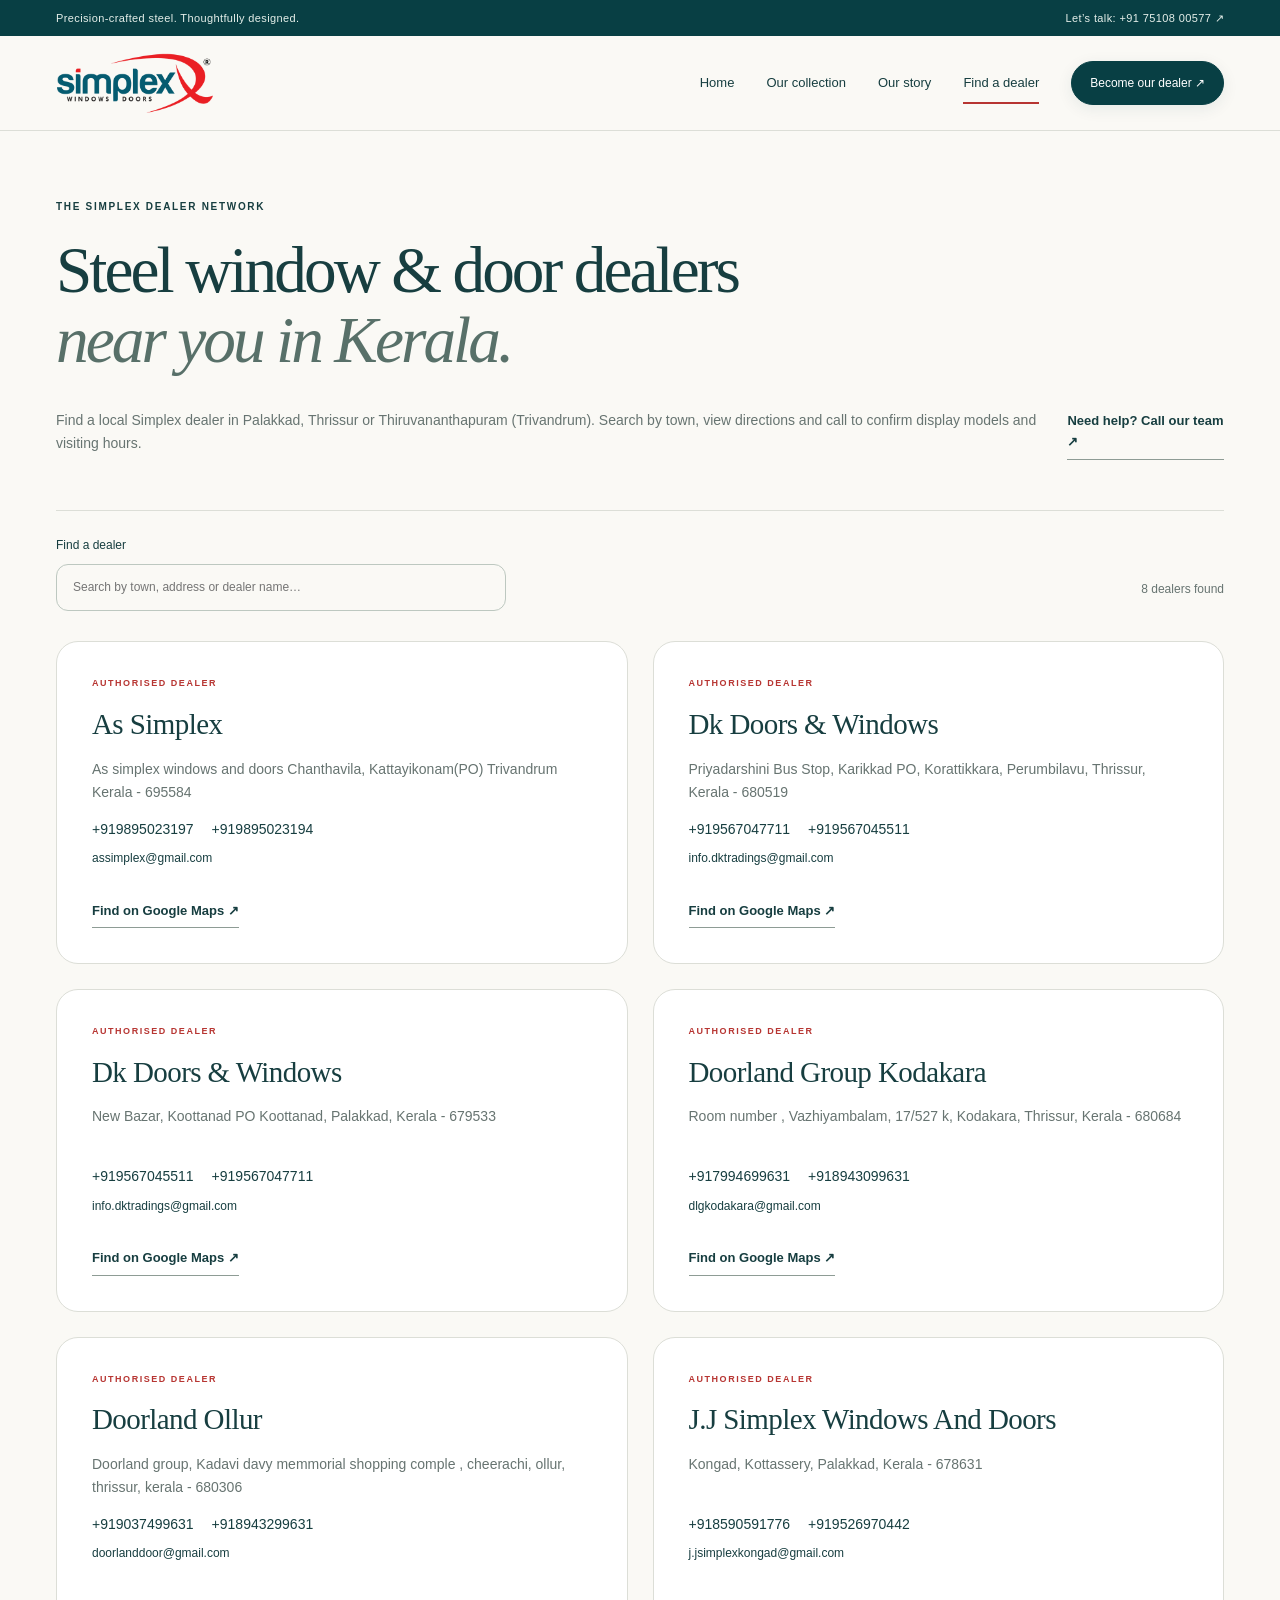
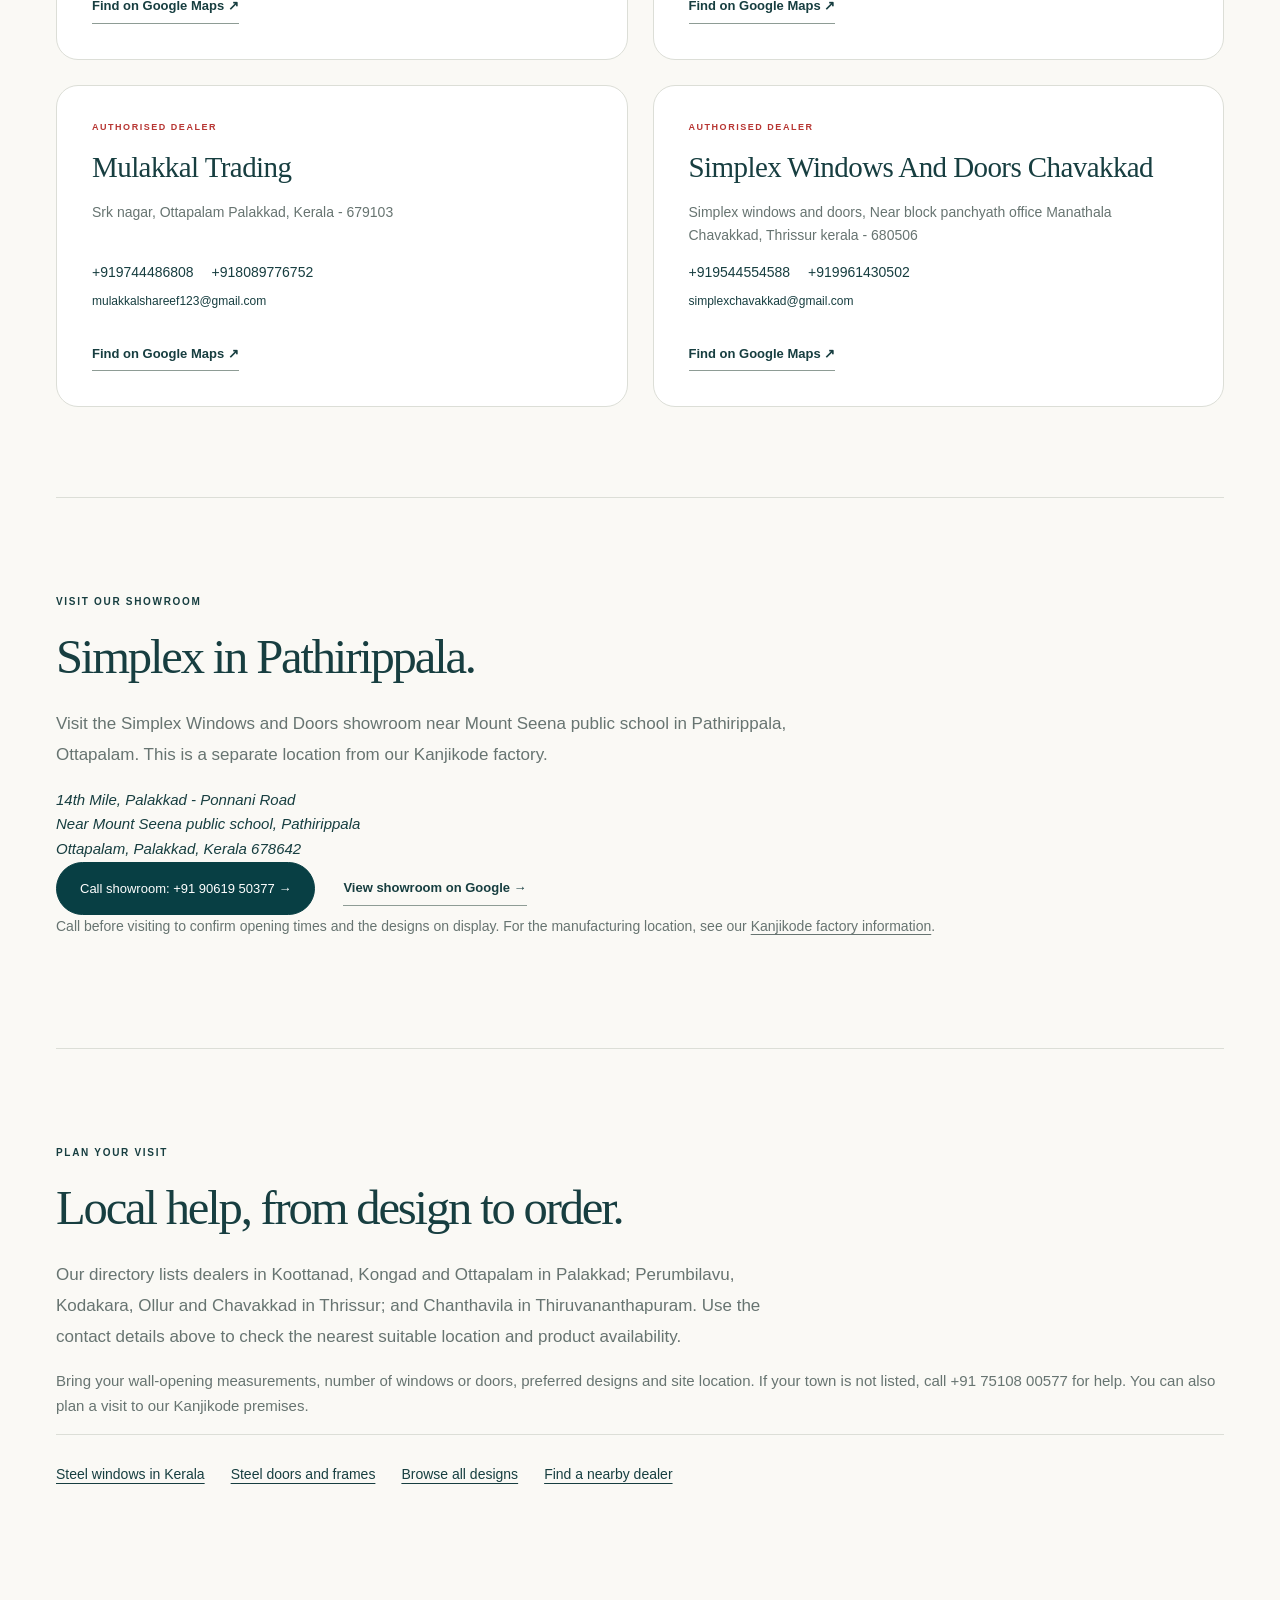
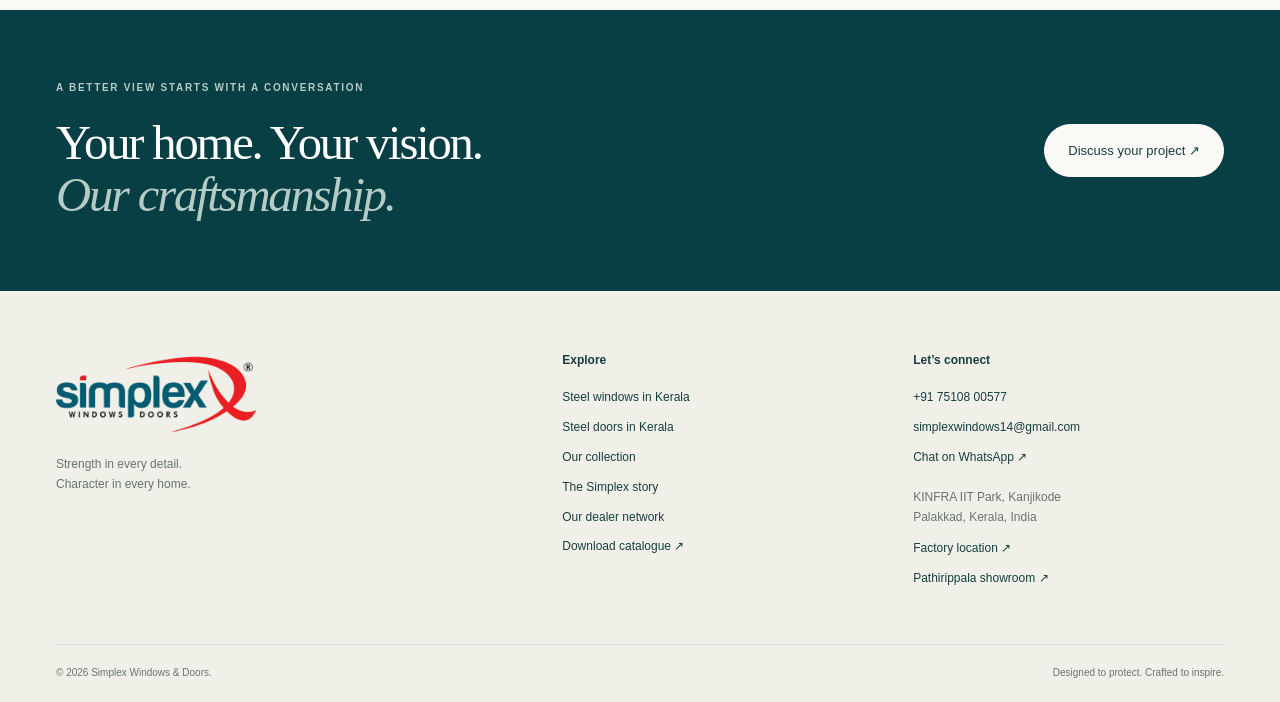
==== commit 6c151786: "Improve Kerala steel window guide, business identity, and search discovery" ====
--- a/franchises/index.html
+++ b/franchises/index.html
@@ -10,8 +10,11 @@
     <meta property="og:title" content="Find Steel Window &amp; Door Dealers in Kerala | Simplex">
     <meta property="og:description" content="Find a Simplex steel window and door dealer near you in Kerala. Search our listed locations in Palakkad, Thrissur and Thiruvananthapuram and call for a quote.">
     <meta property="og:type" content="website">
+    <meta property="og:image:width" content="2200">
+    <meta property="og:image:height" content="917">
+    <meta property="og:image:alt" content="Simplex steel window designs from the Kerala collection">
     <meta property="og:image" content="https://www.simplexwindow.com/assets/collection/campaign.webp">
-    <meta name="robots" content="index, follow, max-image-preview:large">
+    <meta name="robots" content="index, follow, max-image-preview:large, max-snippet:-1, max-video-preview:-1">
     <meta property="og:url" content="https://www.simplexwindow.com/franchises/">
     <meta property="og:site_name" content="Simplex Windows &amp; Doors">
     <meta property="og:locale" content="en_IN">
@@ -20,15 +23,50 @@
     <meta name="twitter:description" content="Find a Simplex steel window and door dealer near you in Kerala. Search our listed locations in Palakkad, Thrissur and Thiruvananthapuram and call for a quote.">
     <meta name="twitter:image" content="https://www.simplexwindow.com/assets/collection/campaign.webp">
     <link rel="icon" href="/assets/LOGO.ico">
-    <link rel="stylesheet" href="/assets/site.css?v=20261003-3">
+    <link rel="stylesheet" href="/assets/site.css?v=20261022-seo">
     <link rel="stylesheet" href="/company.css?v=20261019-1">
     <script src="/assets/site.js?v=20261022-clean2" defer>
     </script>
-      <link rel="stylesheet" href="/assets/search-content.css?v=20261022-clean2">
+      <link rel="stylesheet" href="/assets/search-content.css?v=20261022-seo">
     <script type="application/ld+json">
 {
   "@context": "https://schema.org",
   "@graph": [
+    {
+      "@type": "LocalBusiness",
+      "@id": "https://www.simplexwindow.com/#organization",
+      "name": "Simplex Windows & Doors",
+      "url": "https://www.simplexwindow.com/",
+      "logo": "https://www.simplexwindow.com/assets/collection/logo.webp",
+      "image": "https://www.simplexwindow.com/assets/collection/factory-1440.webp",
+      "description": "Steel windows and doors manufacturer at KINFRA IIT Park, Kanjikode, Palakkad, Kerala.",
+      "telephone": "+917510800577",
+      "email": "simplexwindows14@gmail.com",
+      "address": {
+        "@type": "PostalAddress",
+        "streetAddress": "KINFRA IIT Park, Kanjikode",
+        "addressLocality": "Palakkad",
+        "addressRegion": "Kerala",
+        "addressCountry": "IN"
+      },
+      "areaServed": {
+        "@type": "State",
+        "name": "Kerala"
+      },
+      "hasMap": "https://maps.app.goo.gl/gfQ5o5R46YPv93cq8",
+      "alternateName": "Simplex Windows and Doors",
+      "contactPoint": {
+        "@type": "ContactPoint",
+        "telephone": "+917510800577",
+        "contactType": "sales",
+        "areaServed": "IN"
+      },
+      "sameAs": [
+        "https://www.facebook.com/simplexindows",
+        "https://www.instagram.com/simplexwindows/",
+        "https://www.youtube.com/channel/UCxF4FeKu5bW6sfbakyXxy0A"
+      ]
+    },
     {
       "@type": "WebSite",
       "@id": "https://www.simplexwindow.com/#website",
@@ -175,6 +213,25 @@
           }
         }
       ]
+    },
+    {
+      "@type": "LocalBusiness",
+      "@id": "https://www.simplexwindow.com/franchises/#pathirippala-showroom",
+      "name": "Simplex Windows And Doors - Pathirippala showroom",
+      "url": "https://www.simplexwindow.com/franchises/#pathirippala-showroom",
+      "telephone": "+919061950377",
+      "address": {
+        "@type": "PostalAddress",
+        "streetAddress": "14th Mile, Palakkad - Ponnani Road, near Mount Seena public school, Pathirippala",
+        "addressLocality": "Ottapalam, Palakkad",
+        "addressRegion": "Kerala",
+        "postalCode": "678642",
+        "addressCountry": "IN"
+      },
+      "hasMap": "https://share.google/FYIbaL6eslcnF2ARe",
+      "parentOrganization": {
+        "@id": "https://www.simplexwindow.com/#organization"
+      }
     }
   ]
 }
@@ -316,7 +373,7 @@
           <a class="button" href="tel:+917510800577">Call +91 75108 00577</a>
         </div>
       </section>
-<section class="section container search-overview"><p class="eyebrow">PLAN YOUR VISIT</p><h2>Local help, from design to order.</h2><p class="search-lead">Our directory lists dealers in Koottanad, Kongad and Ottapalam in Palakkad; Perumbilavu, Kodakara, Ollur and Chavakkad in Thrissur; and Chanthavila in Thiruvananthapuram. Use the contact details above to check the nearest suitable location and product availability.</p><p>Bring your wall-opening measurements, number of windows or doors, preferred designs and site location. If your town is not listed, call <a href="tel:+917510800577">+91 75108 00577</a> for help. You can also <a href="/#visit">plan a visit to our Kanjikode premises</a>.</p><nav class="search-links" aria-label="Product and buying guides"><a href="/steel-windows-kerala/">Steel windows in Kerala</a><a href="/steel-doors-kerala/">Steel doors and frames</a><a href="/products/">Browse all designs</a><a href="/franchises/">Find a nearby dealer</a></nav></section>
+<section class="section container search-overview" id="pathirippala-showroom" aria-labelledby="showroom-heading"><p class="eyebrow">VISIT OUR SHOWROOM</p><h2 id="showroom-heading">Simplex in Pathirippala.</h2><p class="search-lead">Visit the Simplex Windows and Doors showroom near Mount Seena public school in Pathirippala, Ottapalam. This is a separate location from our Kanjikode factory.</p><address>14th Mile, Palakkad - Ponnani Road<br>Near Mount Seena public school, Pathirippala<br>Ottapalam, Palakkad, Kerala 678642</address><div class="hero-actions"><a class="button" href="tel:+919061950377">Call showroom: +91 90619 50377 &rarr;</a><a class="text-link" href="https://share.google/FYIbaL6eslcnF2ARe" target="_blank" rel="noopener noreferrer">View showroom on Google &rarr;</a></div><p class="guide-note">Call before visiting to confirm opening times and the designs on display. For the manufacturing location, see our <a href="/#visit">Kanjikode factory information</a>.</p></section><section class="section container search-overview"><p class="eyebrow">PLAN YOUR VISIT</p><h2>Local help, from design to order.</h2><p class="search-lead">Our directory lists dealers in Koottanad, Kongad and Ottapalam in Palakkad; Perumbilavu, Kodakara, Ollur and Chavakkad in Thrissur; and Chanthavila in Thiruvananthapuram. Use the contact details above to check the nearest suitable location and product availability.</p><p>Bring your wall-opening measurements, number of windows or doors, preferred designs and site location. If your town is not listed, call <a href="tel:+917510800577">+91 75108 00577</a> for help. You can also <a href="/#visit">plan a visit to our Kanjikode premises</a>.</p><nav class="search-links" aria-label="Product and buying guides"><a href="/steel-windows-kerala/">Steel windows in Kerala</a><a href="/steel-doors-kerala/">Steel doors and frames</a><a href="/products/">Browse all designs</a><a href="/franchises/">Find a nearby dealer</a></nav></section>
       <section class="cta">
         <div class="container">
           <div>
@@ -349,7 +406,7 @@
           <a href="tel:+917510800577">+91 75108 00577</a>
           <a href="mailto:simplexwindows14@gmail.com">simplexwindows14@gmail.com</a>
           <a href="https://wa.link/3ytl2k" target="_blank" rel="noopener noreferrer">Chat on WhatsApp ↗</a>
-          <p>KINFRA IIT Park, Kanjikode<br>Palakkad, Kerala, India</p><a href="/#visit">Find us on the map ↗</a>
+          <p>KINFRA IIT Park, Kanjikode<br>Palakkad, Kerala, India</p><a href="/#visit">Factory location ↗</a><a href="/franchises/#pathirippala-showroom">Pathirippala showroom ↗</a>
         </div>
       </div>
       <div class="container footer-bottom">
--- a/assets/site.css
+++ b/assets/site.css
@@ -1,903 +1,903 @@
 @charset "UTF-8";
 :root{
-  --ink:#173e40;
-  --deep:#083f44;
-  --muted:#677471;
-  --paper:#faf9f5;
-  --line:#dcded7;
-  --red:#b73532;
-  --serif:Georgia,'Times New Roman',serif}
-  *{
-    box-sizing:border-box}
-    html{
-      scroll-behavior:smooth;
-      scroll-padding-top:100px}
-      body{
-        margin:0;
-        background:var(--paper);
-        color:var(--ink);
-        font-family:'Segoe UI',Arial,sans-serif;
-        font-size:15px;
-        line-height:1.65}
-        button,input,textarea{
-          font:inherit}
-          a{
-            color:inherit;
-            text-decoration:none}
-            button,a,input,textarea{
-              -webkit-tap-highlight-color:transparent}
-              button{
-                cursor:pointer}
-                button:focus-visible,a:focus-visible{
-                  outline:3px solid var(--red);
-                  outline-offset:5px}
-                  input:focus-visible,textarea:focus-visible{
-                    outline:2px solid var(--deep);
-                    outline-offset:2px}
-                    img{
-                      max-width:100%;
-                      display:block}
-                      h1,h2,h3,p{
-                        margin-top:0}
-                        h1,h2{
-                          font-family:var(--serif);
-                          font-weight:400;
-                          letter-spacing:-.045em;
-                          line-height:1.07}
-                          h1{
-                            font-size:clamp(46px,5.1vw,78px);
-                            margin-bottom:28px}
-                            h2{
-                              font-size:clamp(36px,3.8vw,56px);
-                              margin-bottom:26px}
-                              h3{
-                                font-size:21px;
-                                line-height:1.3;
-                                font-weight:500}
-                                em{
-                                  font-weight:400;
-                                  color:#587069}
-                                  p{
-                                    color:var(--muted)}
-                                    .container{
-                                      width:min(1280px,calc(100% - 112px));
-                                      margin:auto}
-                                      .topbar{
-                                        background:var(--deep);
-                                        color:#e5efea;
-                                        font-size:11px;
-                                        letter-spacing:.035em;
-                                        padding:9px 0}
-                                        .topbar .container{
-                                          display:flex;
-                                          justify-content:space-between}
-                                          .site-header{
-                                            position:sticky;
-                                            top:0;
-                                            background:rgba(250,249,245,.97);
-                                            z-index:20;
-                                            border-bottom:1px solid var(--line)}
-                                            .nav-wrap{
-                                              display:flex;
-                                              align-items:center;
-                                              justify-content:space-between;
-                                              min-height:94px;
-                                              gap:30px}
-                                              .brand img{
-                                                width:158px;
-                                                height:64px;
-                                                object-fit:contain}
-                                                .site-header nav{
-                                                  display:flex;
-                                                  align-items:center;
-                                                  gap:32px;
-                                                  font-size:13px}
-                                                  .site-header nav>a{
-                                                    position:relative;
-                                                    padding:10px 0}
-                                                    .site-header nav>a:after{
-                                                      content:'';
-                                                      position:absolute;
-                                                      bottom:0;
-                                                      left:0;
-                                                      width:0;
-                                                      height:2px;
-                                                      background:var(--red);
-                                                      transition:width .2s}
-                                                      .site-header nav>a:hover:after,.site-header nav>a[aria-current]:after{
-                                                        width:100%}
-                                                        .button{
-                                                          display:inline-flex;
-                                                          align-items:center;
-                                                          justify-content:center;
-                                                          gap:32px;
-                                                          border:1px solid var(--deep);
-                                                          background:var(--deep);
-                                                          color:#fff;
-                                                          padding:16px 23px;
-                                                          font-size:13px;
-                                                          line-height:1.5;
-                                                          text-align:center;
-                                                          transition:background .2s,transform .2s}
-                                                          .button:hover{
-                                                            background:#1c5656;
-                                                            transform:translateY(-2px)}
-                                                            .button.small{
-                                                              font-size:12px;
-                                                              padding:12px 18px;
-                                                              gap:12px}
-                                                              .text-link{
-                                                                display:inline-flex;
-                                                                align-items:center;
-                                                                gap:24px;
-                                                                font-size:13px;
-                                                                font-weight:600;
-                                                                background:none;
-                                                                border:0;
-                                                                border-bottom:1px solid #8e9c95;
-                                                                padding:6px 0;
-                                                                color:var(--ink)}
-                                                                .text-link:hover{
-                                                                  color:var(--red);
-                                                                  border-color:var(--red)}
-                                                                  .eyebrow{
-                                                                    font-size:10px;
-                                                                    font-weight:600;
-                                                                    letter-spacing:.17em;
-                                                                    color:var(--ink);
-                                                                    margin-bottom:22px;
-                                                                    line-height:1.5}
-                                                                    .line{
-                                                                      display:inline-block;
-                                                                      width:28px;
-                                                                      height:1px;
-                                                                      background:var(--red);
-                                                                      vertical-align:middle;
-                                                                      margin-right:10px}
-                                                                      .hero{
-                                                                        display:grid;
-                                                                        grid-template-columns:1fr 1fr;
-                                                                        gap:66px;
-                                                                        padding-top:42px;
-                                                                        padding-bottom:48px;
-                                                                        align-items:center}
-                                                                        .hero-copy{
-                                                                          padding:26px 0}
-                                                                          .hero h1{
-                                                                            font-size:clamp(48px,5vw,76px)}
-                                                                            .hero-desc{
-                                                                              max-width:420px;
-                                                                              font-size:15px;
-                                                                              line-height:1.9;
-                                                                              margin-bottom:30px}
-                                                                              .hero-actions{
-                                                                                display:flex;
-                                                                                align-items:center;
-                                                                                gap:28px;
-                                                                                flex-wrap:wrap}
-                                                                                .hero-foot{
-                                                                                  display:flex;
-                                                                                  gap:15px;
-                                                                                  align-items:center;
-                                                                                  margin-top:46px}
-                                                                                  .hero-foot p{
-                                                                                    font-size:11px;
-                                                                                    line-height:1.8;
-                                                                                    margin:0}
-                                                                                    .hero-foot strong{
-                                                                                      font-weight:500;
-                                                                                      color:var(--ink)}
-                                                                                      .seal{
-                                                                                        display:grid;
-                                                                                        place-items:center;
-                                                                                        width:42px;
-                                                                                        height:42px;
-                                                                                        border:1px solid #b6c0b6;
-                                                                                        border-radius:50%;
-                                                                                        font:italic 25px var(--serif)}
-                                                                                        .hero-visual{
-                                                                                          position:relative;
-                                                                                          padding-right:17px}
-                                                                                          .hero-photo{
-                                                                                            width:100%;
-                                                                                            height:580px;
-                                                                                            object-fit:cover}
-                                                                                            .photo-caption{
-                                                                                              display:flex;
-                                                                                              justify-content:space-between;
-                                                                                              font-size:8px;
-                                                                                              letter-spacing:.12em;
-                                                                                              padding-top:13px;
-                                                                                              gap:12px}
-                                                                                              .vertical-label{
-                                                                                                position:absolute;
-                                                                                                writing-mode:vertical-rl;
-                                                                                                right:-8px;
-                                                                                                top:30px;
-                                                                                                letter-spacing:.19em;
-                                                                                                font-size:8px}
-                                                                                                .qualities{
-                                                                                                  border-block:1px solid var(--line);
-                                                                                                  padding:22px 0}
-                                                                                                  .qualities .container{
-                                                                                                    display:flex;
-                                                                                                    justify-content:space-between;
-                                                                                                    gap:16px;
-                                                                                                    font-size:12px}
-                                                                                                    .qualities span:before{
-                                                                                                      content:'✦';
-                                                                                                      color:var(--red);
-                                                                                                      margin-right:12px}
-                                                                                                      .section{
-                                                                                                        padding-top:96px;
-                                                                                                        padding-bottom:96px}
-                                                                                                        .section-heading{
-                                                                                                          display:flex;
-                                                                                                          justify-content:space-between;
-                                                                                                          align-items:flex-end;
-                                                                                                          gap:32px;
-                                                                                                          margin-bottom:42px}
-                                                                                                          .section-heading h2{
-                                                                                                            margin-bottom:0}
-                                                                                                            .section-heading>div:last-child>p{
-                                                                                                              font-size:13px}
-                                                                                                              .collection-grid{
-                                                                                                                display:grid;
-                                                                                                                grid-template-columns:repeat(3,1fr);
-                                                                                                                gap:26px}
-                                                                                                                .collection-card>div{
-                                                                                                                  position:relative;
-                                                                                                                  overflow:hidden;
-                                                                                                                  background:#e8e7df}
-                                                                                                                  .collection-card img{
-                                                                                                                    width:100%;
-                                                                                                                    height:400px;
-                                                                                                                    object-fit:cover;
-                                                                                                                    transition:transform .5s}
-                                                                                                                    .collection-card:hover img{
-                                                                                                                      transform:scale(1.035)}
-                                                                                                                      .round-arrow{
-                                                                                                                        position:absolute;
-                                                                                                                        bottom:18px;
-                                                                                                                        right:18px;
-                                                                                                                        background:var(--paper);
-                                                                                                                        border-radius:50%;
-                                                                                                                        width:40px;
-                                                                                                                        height:40px;
-                                                                                                                        display:grid;
-                                                                                                                        place-items:center;
-                                                                                                                        font-size:21px}
-                                                                                                                        .collection-card p{
-                                                                                                                          margin:22px 0 6px;
-                                                                                                                          font-size:9px;
-                                                                                                                          letter-spacing:.12em}
-                                                                                                                          .collection-card h3{
-                                                                                                                            font-size:24px;
-                                                                                                                            font-family:var(--serif)}
-                                                                                                                            .story{
-                                                                                                                              background:#eeeFE8;
-                                                                                                                              padding:80px 0}
-                                                                                                                              .story-grid{
-                                                                                                                                display:grid;
-                                                                                                                                grid-template-columns:1fr 1fr;
-                                                                                                                                gap:90px;
-                                                                                                                                align-items:center}
-                                                                                                                                .story-image{
-                                                                                                                                  position:relative}
-                                                                                                                                  .story-image>img{
-                                                                                                                                    width:100%;
-                                                                                                                                    height:650px;
-                                                                                                                                    object-fit:cover}
-                                                                                                                                    .story-note{
-                                                                                                                                      position:absolute;
-                                                                                                                                      bottom:24px;
-                                                                                                                                      left:24px;
-                                                                                                                                      right:24px;
-                                                                                                                                      background:var(--paper);
-                                                                                                                                      padding:26px;
-                                                                                                                                      font:28px/1.2 var(--serif)}
-                                                                                                                                      .story-copy>p:not(.eyebrow){
-                                                                                                                                        font-size:14px;
-                                                                                                                                        max-width:440px}
-                                                                                                                                        .values{
-                                                                                                                                          margin:28px 0}
-                                                                                                                                          .values>div{
-                                                                                                                                            border-top:1px solid #ccd2c9;
-                                                                                                                                            display:flex;
-                                                                                                                                            gap:24px;
-                                                                                                                                            padding:18px 0 0}
-                                                                                                                                            .values>div>span{
-                                                                                                                                              font-size:11px;
-                                                                                                                                              color:var(--red)}
-                                                                                                                                              .values h3{
-                                                                                                                                                font-size:16px;
-                                                                                                                                                margin-bottom:8px}
-                                                                                                                                                .values p{
-                                                                                                                                                  font-size:12px;
-                                                                                                                                                  margin-bottom:20px}
-                                                                                                                                                  .detail-grid{
-                                                                                                                                                    display:grid;
-                                                                                                                                                    grid-template-columns:repeat(3,1fr);
-                                                                                                                                                    gap:48px}
-                                                                                                                                                    .detail-grid>div{
-                                                                                                                                                      border-top:1px solid var(--line);
-                                                                                                                                                      padding-top:24px}
-                                                                                                                                                      .detail-number{
-                                                                                                                                                        color:var(--red);
-                                                                                                                                                        font:italic 26px var(--serif);
-                                                                                                                                                        display:block;
-                                                                                                                                                        margin-bottom:25px}
-                                                                                                                                                        .detail-grid p{
-                                                                                                                                                          font-size:13px;
-                                                                                                                                                          line-height:1.9}
-                                                                                                                                                          .campaign img{
-                                                                                                                                                            width:100%;
-                                                                                                                                                            height:auto}
-                                                                                                                                                            .catalogue-section{
-                                                                                                                                                              display:grid;
-                                                                                                                                                              grid-template-columns:1fr 1fr;
-                                                                                                                                                              align-items:center;
-                                                                                                                                                              gap:80px}
-                                                                                                                                                              .catalogue-section>div>p:not(.eyebrow){
-                                                                                                                                                                font-size:14px;
-                                                                                                                                                                margin-bottom:30px}
-                                                                                                                                                                .catalogue-preview{
-                                                                                                                                                                  display:grid;
-                                                                                                                                                                  grid-template-columns:1fr 1fr;
-                                                                                                                                                                  background:#e8e8df;
-                                                                                                                                                                  min-height:330px}
-                                                                                                                                                                  .catalogue-preview img{
-                                                                                                                                                                    width:100%;
-                                                                                                                                                                    height:330px;
-                                                                                                                                                                    object-fit:cover}
-                                                                                                                                                                    .catalogue-preview>div{
-                                                                                                                                                                      padding:35px 20px;
-                                                                                                                                                                      display:flex;
-                                                                                                                                                                      flex-direction:column;
-                                                                                                                                                                      justify-content:space-between}
-                                                                                                                                                                      .catalogue-preview span{
-                                                                                                                                                                        letter-spacing:.15em;
-                                                                                                                                                                        font-size:12px}
-                                                                                                                                                                        .catalogue-preview p{
-                                                                                                                                                                          font:italic 34px/1.1 var(--serif);
-                                                                                                                                                                          color:var(--ink)}
-                                                                                                                                                                          .catalogue-preview small{
-                                                                                                                                                                            font-size:8px;
-                                                                                                                                                                            letter-spacing:.07em}
-                                                                                                                                                                            .cta{
-                                                                                                                                                                              padding:70px 0;
-                                                                                                                                                                              background:var(--deep);
-                                                                                                                                                                              color:#fff}
-                                                                                                                                                                              .cta .container{
-                                                                                                                                                                                display:flex;
-                                                                                                                                                                                align-items:center;
-                                                                                                                                                                                justify-content:space-between;
-                                                                                                                                                                                gap:30px}
-                                                                                                                                                                                .cta .eyebrow{
-                                                                                                                                                                                  color:#b5cbc5}
-                                                                                                                                                                                  .cta h2{
-                                                                                                                                                                                    margin-bottom:0}
-                                                                                                                                                                                    .cta em{
-                                                                                                                                                                                      color:#b5cbc5}
-                                                                                                                                                                                      .button.light{
-                                                                                                                                                                                        background:var(--paper);
-                                                                                                                                                                                        color:var(--ink);
-                                                                                                                                                                                        border-color:var(--paper)}
-                                                                                                                                                                                        .button.light:hover{
-                                                                                                                                                                                          background:#dedfd4}
-                                                                                                                                                                                          footer{
-                                                                                                                                                                                            background:#f0f0e9;
-                                                                                                                                                                                            padding:62px 0 20px}
-                                                                                                                                                                                            .footer-grid{
-                                                                                                                                                                                              display:grid;
-                                                                                                                                                                                              grid-template-columns:1.5fr 1fr 1fr;
-                                                                                                                                                                                              gap:40px}
-                                                                                                                                                                                              .footer-brand{
-                                                                                                                                                                                                font-size:44px;
-                                                                                                                                                                                                line-height:1;
-                                                                                                                                                                                                font-weight:700;
-                                                                                                                                                                                                letter-spacing:-.07em}
-                                                                                                                                                                                                .footer-brand span{
-                                                                                                                                                                                                  color:var(--red);
-                                                                                                                                                                                                  font-size:17px;
-                                                                                                                                                                                                  vertical-align:top;
-                                                                                                                                                                                                  letter-spacing:0}
-                                                                                                                                                                                                  .footer-grid p{
-                                                                                                                                                                                                    font-size:12px;
-                                                                                                                                                                                                    margin-top:20px}
-                                                                                                                                                                                                    .footer-grid h3{
-                                                                                                                                                                                                      font-size:12px;
-                                                                                                                                                                                                      font-weight:600;
-                                                                                                                                                                                                      margin-bottom:20px}
-                                                                                                                                                                                                      .footer-grid>div>a:not(.footer-brand){
-                                                                                                                                                                                                        display:block;
-                                                                                                                                                                                                        font-size:12px;
-                                                                                                                                                                                                        margin-bottom:10px}
-                                                                                                                                                                                                        .footer-bottom{
-                                                                                                                                                                                                          display:flex;
-                                                                                                                                                                                                          justify-content:space-between;
-                                                                                                                                                                                                          margin-top:45px;
-                                                                                                                                                                                                          padding-top:20px;
-                                                                                                                                                                                                          border-top:1px solid var(--line);
-                                                                                                                                                                                                          font-size:10px;
-                                                                                                                                                                                                          color:var(--muted)}
-                                                                                                                                                                                                          .page-intro{
-                                                                                                                                                                                                            padding-top:68px;
-                                                                                                                                                                                                            padding-bottom:50px}
-                                                                                                                                                                                                            .page-intro h1{
-                                                                                                                                                                                                              max-width:850px}
-                                                                                                                                                                                                              .intro-bottom{
-                                                                                                                                                                                                                display:flex;
-                                                                                                                                                                                                                justify-content:space-between;
-                                                                                                                                                                                                                gap:30px;
-                                                                                                                                                                                                                align-items:center}
-                                                                                                                                                                                                                .intro-bottom p{
-                                                                                                                                                                                                                  margin-bottom:0;
-                                                                                                                                                                                                                  font-size:14px}
-                                                                                                                                                                                                                  .collection-tools{
-                                                                                                                                                                                                                    display:flex;
-                                                                                                                                                                                                                    justify-content:space-between;
-                                                                                                                                                                                                                    align-items:flex-end;
-                                                                                                                                                                                                                    gap:22px;
-                                                                                                                                                                                                                    padding-top:25px;
-                                                                                                                                                                                                                    border-top:1px solid var(--line)}
-                                                                                                                                                                                                                    .search-label{
-                                                                                                                                                                                                                      display:grid;
-                                                                                                                                                                                                                      gap:8px;
-                                                                                                                                                                                                                      width:min(450px,100%);
-                                                                                                                                                                                                                      font-size:12px}
-                                                                                                                                                                                                                      .search-label input{
-                                                                                                                                                                                                                        width:100%;
-                                                                                                                                                                                                                        padding:13px 16px;
-                                                                                                                                                                                                                        border:1px solid #bdc8c0;
-                                                                                                                                                                                                                        background:transparent;
-                                                                                                                                                                                                                        color:var(--ink)}
-                                                                                                                                                                                                                        .collection-tools>p{
-                                                                                                                                                                                                                          font-size:12px;
-                                                                                                                                                                                                                          margin-bottom:12px;
-                                                                                                                                                                                                                          white-space:nowrap}
-                                                                                                                                                                                                                          .filters{
-                                                                                                                                                                                                                            display:flex;
-                                                                                                                                                                                                                            gap:8px;
-                                                                                                                                                                                                                            flex-wrap:wrap;
-                                                                                                                                                                                                                            margin:25px 0}
-                                                                                                                                                                                                                            .filters button{
-                                                                                                                                                                                                                              border:1px solid #c4cdc5;
-                                                                                                                                                                                                                              background:transparent;
-                                                                                                                                                                                                                              color:var(--ink);
-                                                                                                                                                                                                                              padding:10px 15px;
-                                                                                                                                                                                                                              font-size:12px}
-                                                                                                                                                                                                                              .filters button[aria-pressed=true],.filters button:hover{
-                                                                                                                                                                                                                                background:var(--deep);
-                                                                                                                                                                                                                                border-color:var(--deep);
-                                                                                                                                                                                                                                color:#fff}
-                                                                                                                                                                                                                                .range-note{
-                                                                                                                                                                                                                                  font-size:11px;
-                                                                                                                                                                                                                                  margin-bottom:30px}
-                                                                                                                                                                                                                                  .product-grid{
-                                                                                                                                                                                                                                    display:grid;
-                                                                                                                                                                                                                                    grid-template-columns:repeat(3,1fr);
-                                                                                                                                                                                                                                    gap:30px}
-                                                                                                                                                                                                                                    .product-card{
-                                                                                                                                                                                                                                      border:1px solid var(--line);
-                                                                                                                                                                                                                                      background:#fff;
-                                                                                                                                                                                                                                      display:flex;
-                                                                                                                                                                                                                                      flex-direction:column}
-                                                                                                                                                                                                                                      .product-image{
-                                                                                                                                                                                                                                        position:relative;
-                                                                                                                                                                                                                                        background:#f5f5f1;
-                                                                                                                                                                                                                                        padding:20px}
-                                                                                                                                                                                                                                        .product-image img{
-                                                                                                                                                                                                                                          height:290px;
-                                                                                                                                                                                                                                          width:100%;
-                                                                                                                                                                                                                                          object-fit:contain;
-                                                                                                                                                                                                                                          mix-blend-mode:multiply}
-                                                                                                                                                                                                                                          .product-image>span{
-                                                                                                                                                                                                                                            position:absolute;
-                                                                                                                                                                                                                                            left:15px;
-                                                                                                                                                                                                                                            top:12px;
-                                                                                                                                                                                                                                            font-size:9px;
-                                                                                                                                                                                                                                            letter-spacing:.09em;
-                                                                                                                                                                                                                                            background:#fff;
-                                                                                                                                                                                                                                            padding:3px 8px}
-                                                                                                                                                                                                                                            .product-info{
-                                                                                                                                                                                                                                              padding:25px;
-                                                                                                                                                                                                                                              display:flex;
-                                                                                                                                                                                                                                              flex-direction:column;
-                                                                                                                                                                                                                                              flex:1}
-                                                                                                                                                                                                                                              .product-info .eyebrow{
-                                                                                                                                                                                                                                                font-size:9px;
-                                                                                                                                                                                                                                                margin-bottom:10px}
-                                                                                                                                                                                                                                                .product-info h3{
-                                                                                                                                                                                                                                                  font-family:var(--serif);
-                                                                                                                                                                                                                                                  font-size:25px;
-                                                                                                                                                                                                                                                  margin-bottom:12px}
-                                                                                                                                                                                                                                                  .product-info>p:not(.eyebrow){
-                                                                                                                                                                                                                                                    font-size:12px}
-                                                                                                                                                                                                                                                    .product-info .text-link{
-                                                                                                                                                                                                                                                      margin-top:auto;
-                                                                                                                                                                                                                                                      align-self:flex-start;
-                                                                                                                                                                                                                                                      font-size:11px;
-                                                                                                                                                                                                                                                      gap:15px}
-                                                                                                                                                                                                                                                      .product-section,.dealer-section{
-                                                                                                                                                                                                                                                        padding-bottom:90px}
-                                                                                                                                                                                                                                                        .dealer-grid{
-                                                                                                                                                                                                                                                          display:grid;
-                                                                                                                                                                                                                                                          grid-template-columns:repeat(2,1fr);
-                                                                                                                                                                                                                                                          gap:25px;
-                                                                                                                                                                                                                                                          margin-top:30px}
-                                                                                                                                                                                                                                                          .dealer-card{
-                                                                                                                                                                                                                                                            border:1px solid var(--line);
-                                                                                                                                                                                                                                                            padding:35px;
-                                                                                                                                                                                                                                                            display:flex;
-                                                                                                                                                                                                                                                            flex-direction:column;
-                                                                                                                                                                                                                                                            align-items:flex-start;
-                                                                                                                                                                                                                                                            background:#fff}
-                                                                                                                                                                                                                                                            .dealer-card h2{
-                                                                                                                                                                                                                                                              font-family:var(--serif);
-                                                                                                                                                                                                                                                              font-size:29px;
-                                                                                                                                                                                                                                                              letter-spacing:-.02em;
-                                                                                                                                                                                                                                                              line-height:1.2;
-                                                                                                                                                                                                                                                              margin-bottom:16px}
-                                                                                                                                                                                                                                                              .dealer-card .eyebrow{
-                                                                                                                                                                                                                                                                font-size:9px;
-                                                                                                                                                                                                                                                                color:var(--red);
-                                                                                                                                                                                                                                                                margin-bottom:16px}
-                                                                                                                                                                                                                                                                .dealer-address{
-                                                                                                                                                                                                                                                                  font-size:14px;
-                                                                                                                                                                                                                                                                  min-height:46px}
-                                                                                                                                                                                                                                                                  .dealer-phones{
-                                                                                                                                                                                                                                                                    display:flex;
-                                                                                                                                                                                                                                                                    gap:18px;
-                                                                                                                                                                                                                                                                    flex-wrap:wrap;
-                                                                                                                                                                                                                                                                    margin-bottom:8px;
-                                                                                                                                                                                                                                                                    font-size:14px}
-                                                                                                                                                                                                                                                                    .dealer-email{
-                                                                                                                                                                                                                                                                      font-size:12px;
-                                                                                                                                                                                                                                                                      margin-bottom:25px;
-                                                                                                                                                                                                                                                                      overflow-wrap:anywhere}
-                                                                                                                                                                                                                                                                      .dealer-card .text-link{
-                                                                                                                                                                                                                                                                        margin-top:auto}
-                                                                                                                                                                                                                                                                        .empty{
-                                                                                                                                                                                                                                                                          text-align:center;
-                                                                                                                                                                                                                                                                          padding:70px 10px}
-                                                                                                                                                                                                                                                                          .empty h2{
-                                                                                                                                                                                                                                                                            font-size:36px}
-                                                                                                                                                                                                                                                                            dialog{
-                                                                                                                                                                                                                                                                              background:var(--paper);
-                                                                                                                                                                                                                                                                              color:var(--ink);
-                                                                                                                                                                                                                                                                              border:0;
-                                                                                                                                                                                                                                                                              width:min(660px,calc(100% - 28px));
-                                                                                                                                                                                                                                                                              padding:40px;
-                                                                                                                                                                                                                                                                              max-height:90dvh;
-                                                                                                                                                                                                                                                                              overflow:auto;
-                                                                                                                                                                                                                                                                              box-shadow:0 25px 100px #0004}
-                                                                                                                                                                                                                                                                              dialog::backdrop{
-                                                                                                                                                                                                                                                                                background:#062b2be0;
-                                                                                                                                                                                                                                                                                backdrop-filter:blur(5px)}
-                                                                                                                                                                                                                                                                                dialog h2{
-                                                                                                                                                                                                                                                                                  font-size:40px;
-                                                                                                                                                                                                                                                                                  margin-bottom:18px}
-                                                                                                                                                                                                                                                                                  dialog>p:not(.eyebrow){
-                                                                                                                                                                                                                                                                                    font-size:13px}
-                                                                                                                                                                                                                                                                                    dialog .close{
-                                                                                                                                                                                                                                                                                      position:absolute;
-                                                                                                                                                                                                                                                                                      right:16px;
-                                                                                                                                                                                                                                                                                      top:10px;
-                                                                                                                                                                                                                                                                                      border:0;
-                                                                                                                                                                                                                                                                                      background:transparent;
-                                                                                                                                                                                                                                                                                      color:var(--ink);
-                                                                                                                                                                                                                                                                                      font-size:30px;
-                                                                                                                                                                                                                                                                                      width:40px;
-                                                                                                                                                                                                                                                                                      height:40px}
-                                                                                                                                                                                                                                                                                      form label{
-                                                                                                                                                                                                                                                                                        display:block;
-                                                                                                                                                                                                                                                                                        font-size:12px;
-                                                                                                                                                                                                                                                                                        margin-bottom:15px}
-                                                                                                                                                                                                                                                                                        form label span{
-                                                                                                                                                                                                                                                                                          color:var(--muted)}
-                                                                                                                                                                                                                                                                                          form input,form textarea{
-                                                                                                                                                                                                                                                                                            display:block;
-                                                                                                                                                                                                                                                                                            width:100%;
-                                                                                                                                                                                                                                                                                            background:#fff;
-                                                                                                                                                                                                                                                                                            border:1px solid #bfc9bf;
-                                                                                                                                                                                                                                                                                            padding:10px 12px;
-                                                                                                                                                                                                                                                                                            margin-top:5px;
-                                                                                                                                                                                                                                                                                            border-radius:0;
-                                                                                                                                                                                                                                                                                            color:var(--ink)}
-                                                                                                                                                                                                                                                                                            form input[readonly]{
-                                                                                                                                                                                                                                                                                              background:#e9eee6}
-                                                                                                                                                                                                                                                                                              .form-row{
-                                                                                                                                                                                                                                                                                                display:grid;
-                                                                                                                                                                                                                                                                                                grid-template-columns:1fr 1fr;
-                                                                                                                                                                                                                                                                                                gap:18px}
-                                                                                                                                                                                                                                                                                                .form-note{
-                                                                                                                                                                                                                                                                                                  font-size:10px;
-                                                                                                                                                                                                                                                                                                  line-height:1.5}
-                                                                                                                                                                                                                                                                                                  .dialog-contact{
-                                                                                                                                                                                                                                                                                                    border-top:1px solid var(--line);
-                                                                                                                                                                                                                                                                                                    padding-top:17px;
-                                                                                                                                                                                                                                                                                                    font-size:12px}
-                                                                                                                                                                                                                                                                                                    .dialog-contact a{
-                                                                                                                                                                                                                                                                                                      text-decoration:underline}
-                                                                                                                                                                                                                                                                                                      #form-status{
-                                                                                                                                                                                                                                                                                                        font-size:13px;
-                                                                                                                                                                                                                                                                                                        margin-top:15px}
-                                                                                                                                                                                                                                                                                                        button:disabled{
-                                                                                                                                                                                                                                                                                                          opacity:.6;
-                                                                                                                                                                                                                                                                                                          cursor:wait}
-                                                                                                                                                                                                                                                                                                          .skip{
-                                                                                                                                                                                                                                                                                                            position:fixed;
-                                                                                                                                                                                                                                                                                                            top:-100px;
-                                                                                                                                                                                                                                                                                                            left:15px;
-                                                                                                                                                                                                                                                                                                            background:white;
-                                                                                                                                                                                                                                                                                                            padding:10px;
-                                                                                                                                                                                                                                                                                                            z-index:100}
-                                                                                                                                                                                                                                                                                                            .skip:focus{
-                                                                                                                                                                                                                                                                                                              top:15px}
-                                                                                                                                                                                                                                                                                                              .honeypot,[hidden]{
-                                                                                                                                                                                                                                                                                                                display:none!important}
-                                                                                                                                                                                                                                                                                                                .menu-toggle{
-                                                                                                                                                                                                                                                                                                                  display:none}
-                                                                                                                                                                                                                                                                                                                  body.modal-open{
-                                                                                                                                                                                                                                                                                                                    overflow:hidden}
-                                                                                                                                                                                                                                                                                                                    @media(min-width:1600px){
-                                                                                                                                                                                                                                                                                                                      .hero-photo{
-                                                                                                                                                                                                                                                                                                                        height:650px}
-                                                                                                                                                                                                                                                                                                                      }
-                                                                                                                                                                                                                                                                                                                      @media(max-width:1100px){
-                                                                                                                                                                                                                                                                                                                        .container{
-                                                                                                                                                                                                                                                                                                                          width:calc(100% - 64px)}
-                                                                                                                                                                                                                                                                                                                          .site-header nav{
-                                                                                                                                                                                                                                                                                                                            gap:22px}
-                                                                                                                                                                                                                                                                                                                            .hero{
-                                                                                                                                                                                                                                                                                                                              gap:30px}
-                                                                                                                                                                                                                                                                                                                              .hero-photo{
-                                                                                                                                                                                                                                                                                                                                height:550px}
-                                                                                                                                                                                                                                                                                                                                .hero h1{
-                                                                                                                                                                                                                                                                                                                                  font-size:55px}
-                                                                                                                                                                                                                                                                                                                                  .hero-actions{
-                                                                                                                                                                                                                                                                                                                                    gap:18px}
-                                                                                                                                                                                                                                                                                                                                    .hero-actions .button{
-                                                                                                                                                                                                                                                                                                                                      padding:14px 18px}
-                                                                                                                                                                                                                                                                                                                                      .hero-foot{
-                                                                                                                                                                                                                                                                                                                                        margin-top:30px}
-                                                                                                                                                                                                                                                                                                                                        .story-grid{
-                                                                                                                                                                                                                                                                                                                                          gap:45px}
-                                                                                                                                                                                                                                                                                                                                          .collection-card img{
-                                                                                                                                                                                                                                                                                                                                            height:330px}
-                                                                                                                                                                                                                                                                                                                                            .qualities .container{
-                                                                                                                                                                                                                                                                                                                                              font-size:10px}
-                                                                                                                                                                                                                                                                                                                                              .product-grid{
-                                                                                                                                                                                                                                                                                                                                                gap:18px}
-                                                                                                                                                                                                                                                                                                                                                .product-info{
-                                                                                                                                                                                                                                                                                                                                                  padding:20px}
-                                                                                                                                                                                                                                                                                                                                                }
-                                                                                                                                                                                                                                                                                                                                                @media(max-width:800px){
-                                                                                                                                                                                                                                                                                                                                                  .container{
-                                                                                                                                                                                                                                                                                                                                                    width:calc(100% - 40px)}
-                                                                                                                                                                                                                                                                                                                                                    .topbar .container{
-                                                                                                                                                                                                                                                                                                                                                      justify-content:center}
-                                                                                                                                                                                                                                                                                                                                                      .topbar .container>span{
-                                                                                                                                                                                                                                                                                                                                                        display:none}
-                                                                                                                                                                                                                                                                                                                                                        .nav-wrap{
-                                                                                                                                                                                                                                                                                                                                                          min-height:78px}
-                                                                                                                                                                                                                                                                                                                                                          .brand img{
-                                                                                                                                                                                                                                                                                                                                                            width:138px;
-                                                                                                                                                                                                                                                                                                                                                            height:55px}
-                                                                                                                                                                                                                                                                                                                                                            .menu-toggle{
-                                                                                                                                                                                                                                                                                                                                                              display:flex;
-                                                                                                                                                                                                                                                                                                                                                              gap:15px;
-                                                                                                                                                                                                                                                                                                                                                              border:0;
-                                                                                                                                                                                                                                                                                                                                                              background:none;
-                                                                                                                                                                                                                                                                                                                                                              color:var(--ink);
-                                                                                                                                                                                                                                                                                                                                                              padding:12px;
-                                                                                                                                                                                                                                                                                                                                                              font-size:13px}
-                                                                                                                                                                                                                                                                                                                                                              .site-header nav{
-                                                                                                                                                                                                                                                                                                                                                                display:none;
-                                                                                                                                                                                                                                                                                                                                                                position:absolute;
-                                                                                                                                                                                                                                                                                                                                                                top:100%;
-                                                                                                                                                                                                                                                                                                                                                                left:0;
-                                                                                                                                                                                                                                                                                                                                                                right:0;
-                                                                                                                                                                                                                                                                                                                                                                background:var(--paper);
-                                                                                                                                                                                                                                                                                                                                                                padding:20px;
-                                                                                                                                                                                                                                                                                                                                                                box-shadow:0 12px 20px #073e4312;
-                                                                                                                                                                                                                                                                                                                                                                border-bottom:1px solid var(--line);
-                                                                                                                                                                                                                                                                                                                                                                align-items:stretch}
-                                                                                                                                                                                                                                                                                                                                                                .site-header nav.open{
-                                                                                                                                                                                                                                                                                                                                                                  display:flex;
-                                                                                                                                                                                                                                                                                                                                                                  flex-direction:column;
-                                                                                                                                                                                                                                                                                                                                                                  gap:8px}
-                                                                                                                                                                                                                                                                                                                                                                  .site-header nav>a{
-                                                                                                                                                                                                                                                                                                                                                                    padding:10px}
-                                                                                                                                                                                                                                                                                                                                                                    .hero{
-                                                                                                                                                                                                                                                                                                                                                                      grid-template-columns:1fr;
-                                                                                                                                                                                                                                                                                                                                                                      gap:20px;
-                                                                                                                                                                                                                                                                                                                                                                      padding-top:25px;
-                                                                                                                                                                                                                                                                                                                                                                      padding-bottom:30px}
-                                                                                                                                                                                                                                                                                                                                                                      .hero-copy{
-                                                                                                                                                                                                                                                                                                                                                                        padding:12px 0}
-                                                                                                                                                                                                                                                                                                                                                                        .hero h1{
-                                                                                                                                                                                                                                                                                                                                                                          font-size:clamp(48px,8.5vw,70px)}
-                                                                                                                                                                                                                                                                                                                                                                          .hero-desc{
-                                                                                                                                                                                                                                                                                                                                                                            max-width:520px;
-                                                                                                                                                                                                                                                                                                                                                                            font-size:14px}
-                                                                                                                                                                                                                                                                                                                                                                            .hero-foot{
-                                                                                                                                                                                                                                                                                                                                                                              margin-top:26px}
-                                                                                                                                                                                                                                                                                                                                                                              .hero-photo{
-                                                                                                                                                                                                                                                                                                                                                                                height:520px}
-                                                                                                                                                                                                                                                                                                                                                                                .hero-visual{
-                                                                                                                                                                                                                                                                                                                                                                                  padding-right:12px}
-                                                                                                                                                                                                                                                                                                                                                                                  .qualities .container{
-                                                                                                                                                                                                                                                                                                                                                                                    display:grid;
-                                                                                                                                                                                                                                                                                                                                                                                    grid-template-columns:1fr 1fr;
-                                                                                                                                                                                                                                                                                                                                                                                    gap:15px;
-                                                                                                                                                                                                                                                                                                                                                                                    font-size:11px}
-                                                                                                                                                                                                                                                                                                                                                                                    .section{
-                                                                                                                                                                                                                                                                                                                                                                                      padding-top:65px;
-                                                                                                                                                                                                                                                                                                                                                                                      padding-bottom:65px}
-                                                                                                                                                                                                                                                                                                                                                                                      .section-heading{
-                                                                                                                                                                                                                                                                                                                                                                                        display:block;
-                                                                                                                                                                                                                                                                                                                                                                                        margin-bottom:30px}
-                                                                                                                                                                                                                                                                                                                                                                                        .section-heading>div+div,.section-heading>a{
-                                                                                                                                                                                                                                                                                                                                                                                          margin-top:22px}
-                                                                                                                                                                                                                                                                                                                                                                                          .collection-grid{
-                                                                                                                                                                                                                                                                                                                                                                                            gap:16px}
-                                                                                                                                                                                                                                                                                                                                                                                            .collection-card img{
-                                                                                                                                                                                                                                                                                                                                                                                              height:280px}
-                                                                                                                                                                                                                                                                                                                                                                                              .collection-card h3{
-                                                                                                                                                                                                                                                                                                                                                                                                font-size:22px}
-                                                                                                                                                                                                                                                                                                                                                                                                .story{
-                                                                                                                                                                                                                                                                                                                                                                                                  padding:55px 0}
-                                                                                                                                                                                                                                                                                                                                                                                                  .story-grid{
-                                                                                                                                                                                                                                                                                                                                                                                                    gap:40px;
-                                                                                                                                                                                                                                                                                                                                                                                                    grid-template-columns:1fr}
-                                                                                                                                                                                                                                                                                                                                                                                                    .story-image>img{
-                                                                                                                                                                                                                                                                                                                                                                                                      height:480px}
-                                                                                                                                                                                                                                                                                                                                                                                                      .story-copy>p:not(.eyebrow){
-                                                                                                                                                                                                                                                                                                                                                                                                        max-width:none}
-                                                                                                                                                                                                                                                                                                                                                                                                        .detail-grid{
-                                                                                                                                                                                                                                                                                                                                                                                                          gap:25px}
-                                                                                                                                                                                                                                                                                                                                                                                                          .detail-grid h3{
-                                                                                                                                                                                                                                                                                                                                                                                                            font-size:18px}
-                                                                                                                                                                                                                                                                                                                                                                                                            .catalogue-section{
-                                                                                                                                                                                                                                                                                                                                                                                                              gap:30px}
-                                                                                                                                                                                                                                                                                                                                                                                                              .catalogue-preview{
-                                                                                                                                                                                                                                                                                                                                                                                                                grid-template-columns:1fr}
-                                                                                                                                                                                                                                                                                                                                                                                                                .catalogue-preview img{
-                                                                                                                                                                                                                                                                                                                                                                                                                  height:270px}
-                                                                                                                                                                                                                                                                                                                                                                                                                  .catalogue-preview>div{
-                                                                                                                                                                                                                                                                                                                                                                                                                    padding:20px;
-                                                                                                                                                                                                                                                                                                                                                                                                                    gap:12px}
-                                                                                                                                                                                                                                                                                                                                                                                                                    .catalogue-preview p{
-                                                                                                                                                                                                                                                                                                                                                                                                                      font-size:28px;
-                                                                                                                                                                                                                                                                                                                                                                                                                      margin:0}
-                                                                                                                                                                                                                                                                                                                                                                                                                      .cta .container{
-                                                                                                                                                                                                                                                                                                                                                                                                                        display:block}
-                                                                                                                                                                                                                                                                                                                                                                                                                        .cta .button{
-                                                                                                                                                                                                                                                                                                                                                                                                                          margin-top:25px}
-                                                                                                                                                                                                                                                                                                                                                                                                                          .footer-grid{
-                                                                                                                                                                                                                                                                                                                                                                                                                            grid-template-columns:1fr 1fr}
-                                                                                                                                                                                                                                                                                                                                                                                                                            .footer-grid>div:first-child{
-                                                                                                                                                                                                                                                                                                                                                                                                                              grid-column:1/-1}
-                                                                                                                                                                                                                                                                                                                                                                                                                              .page-intro{
-                                                                                                                                                                                                                                                                                                                                                                                                                                padding-top:45px}
-                                                                                                                                                                                                                                                                                                                                                                                                                                .product-grid{
-                                                                                                                                                                                                                                                                                                                                                                                                                                  grid-template-columns:repeat(2,1fr)}
-                                                                                                                                                                                                                                                                                                                                                                                                                                  .product-image img{
-                                                                                                                                                                                                                                                                                                                                                                                                                                    height:260px}
-                                                                                                                                                                                                                                                                                                                                                                                                                                    .dealer-card{
-                                                                                                                                                                                                                                                                                                                                                                                                                                      padding:25px}
-                                                                                                                                                                                                                                                                                                                                                                                                                                      .dealer-card h2{
-                                                                                                                                                                                                                                                                                                                                                                                                                                        font-size:25px}
-                                                                                                                                                                                                                                                                                                                                                                                                                                      }
-                                                                                                                                                                                                                                                                                                                                                                                                                                      @media(max-width:520px){
-                                                                                                                                                                                                                                                                                                                                                                                                                                        h2{
-                                                                                                                                                                                                                                                                                                                                                                                                                                          font-size:38px}
-                                                                                                                                                                                                                                                                                                                                                                                                                                          .hero h1{
-                                                                                                                                                                                                                                                                                                                                                                                                                                            font-size:48px}
-                                                                                                                                                                                                                                                                                                                                                                                                                                            .hero h1 em{
-                                                                                                                                                                                                                                                                                                                                                                                                                                              font-size:44px}
-                                                                                                                                                                                                                                                                                                                                                                                                                                              .eyebrow{
-                                                                                                                                                                                                                                                                                                                                                                                                                                                font-size:9px}
-                                                                                                                                                                                                                                                                                                                                                                                                                                                .hero-actions{
-                                                                                                                                                                                                                                                                                                                                                                                                                                                  gap:18px}
-                                                                                                                                                                                                                                                                                                                                                                                                                                                  .hero-actions .button{
-                                                                                                                                                                                                                                                                                                                                                                                                                                                    font-size:12px;
-                                                                                                                                                                                                                                                                                                                                                                                                                                                    gap:20px}
-                                                                                                                                                                                                                                                                                                                                                                                                                                                    .hero-actions .text-link{
-                                                                                                                                                                                                                                                                                                                                                                                                                                                      font-size:11px}
-                                                                                                                                                                                                                                                                                                                                                                                                                                                      .hero-photo{
-                                                                                                                                                                                                                                                                                                                                                                                                                                                        height:430px}
-                                                                                                                                                                                                                                                                                                                                                                                                                                                        .photo-caption{
-                                                                                                                                                                                                                                                                                                                                                                                                                                                          font-size:7px}
-                                                                                                                                                                                                                                                                                                                                                                                                                                                          .qualities .container{
-                                                                                                                                                                                                                                                                                                                                                                                                                                                            font-size:10px}
-                                                                                                                                                                                                                                                                                                                                                                                                                                                            .qualities span:before{
-                                                                                                                                                                                                                                                                                                                                                                                                                                                              margin-right:6px}
-                                                                                                                                                                                                                                                                                                                                                                                                                                                              .collection-grid{
-                                                                                                                                                                                                                                                                                                                                                                                                                                                                grid-template-columns:1fr}
-                                                                                                                                                                                                                                                                                                                                                                                                                                                                .collection-card img{
-                                                                                                                                                                                                                                                                                                                                                                                                                                                                  height:400px}
-                                                                                                                                                                                                                                                                                                                                                                                                                                                                  .collection-card h3{
-                                                                                                                                                                                                                                                                                                                                                                                                                                                                    font-size:28px}
-                                                                                                                                                                                                                                                                                                                                                                                                                                                                    .collection-card p{
-                                                                                                                                                                                                                                                                                                                                                                                                                                                                      margin-top:16px}
-                                                                                                                                                                                                                                                                                                                                                                                                                                                                      .collection-card{
-                                                                                                                                                                                                                                                                                                                                                                                                                                                                        margin-bottom:10px}
-                                                                                                                                                                                                                                                                                                                                                                                                                                                                        .story-image>img{
-                                                                                                                                                                                                                                                                                                                                                                                                                                                                          height:460px}
-                                                                                                                                                                                                                                                                                                                                                                                                                                                                          .detail-grid{
-                                                                                                                                                                                                                                                                                                                                                                                                                                                                            grid-template-columns:1fr;
-                                                                                                                                                                                                                                                                                                                                                                                                                                                                            gap:20px}
-                                                                                                                                                                                                                                                                                                                                                                                                                                                                            .detail-number{
-                                                                                                                                                                                                                                                                                                                                                                                                                                                                              margin-bottom:16px}
-                                                                                                                                                                                                                                                                                                                                                                                                                                                                              .catalogue-section{
-                                                                                                                                                                                                                                                                                                                                                                                                                                                                                grid-template-columns:1fr}
-                                                                                                                                                                                                                                                                                                                                                                                                                                                                                .catalogue-preview{
-                                                                                                                                                                                                                                                                                                                                                                                                                                                                                  grid-template-columns:1fr 1fr;
-                                                                                                                                                                                                                                                                                                                                                                                                                                                                                  min-height:260px}
-                                                                                                                                                                                                                                                                                                                                                                                                                                                                                  .catalogue-preview img{
-                                                                                                                                                                                                                                                                                                                                                                                                                                                                                    height:290px}
-                                                                                                                                                                                                                                                                                                                                                                                                                                                                                    .catalogue-preview>div{
-                                                                                                                                                                                                                                                                                                                                                                                                                                                                                      padding:25px 15px}
-                                                                                                                                                                                                                                                                                                                                                                                                                                                                                      .catalogue-preview p{
-                                                                                                                                                                                                                                                                                                                                                                                                                                                                                        font-size:29px}
-                                                                                                                                                                                                                                                                                                                                                                                                                                                                                        .cta{
-                                                                                                                                                                                                                                                                                                                                                                                                                                                                                          padding:50px 0}
-                                                                                                                                                                                                                                                                                                                                                                                                                                                                                          .footer-grid{
-                                                                                                                                                                                                                                                                                                                                                                                                                                                                                            gap:25px}
-                                                                                                                                                                                                                                                                                                                                                                                                                                                                                            .footer-bottom{
-                                                                                                                                                                                                                                                                                                                                                                                                                                                                                              gap:15px;
-                                                                                                                                                                                                                                                                                                                                                                                                                                                                                              flex-direction:column}
-                                                                                                                                                                                                                                                                                                                                                                                                                                                                                              .intro-bottom{
-                                                                                                                                                                                                                                                                                                                                                                                                                                                                                                align-items:flex-start;
-                                                                                                                                                                                                                                                                                                                                                                                                                                                                                                flex-direction:column;
-                                                                                                                                                                                                                                                                                                                                                                                                                                                                                                gap:15px}
-                                                                                                                                                                                                                                                                                                                                                                                                                                                                                                .page-intro h1{
-                                                                                                                                                                                                                                                                                                                                                                                                                                                                                                  font-size:47px}
-                                                                                                                                                                                                                                                                                                                                                                                                                                                                                                  .collection-tools{
-                                                                                                                                                                                                                                                                                                                                                                                                                                                                                                    align-items:stretch;
-                                                                                                                                                                                                                                                                                                                                                                                                                                                                                                    flex-direction:column;
-                                                                                                                                                                                                                                                                                                                                                                                                                                                                                                    gap:12px}
-                                                                                                                                                                                                                                                                                                                                                                                                                                                                                                    .collection-tools>p{
-                                                                                                                                                                                                                                                                                                                                                                                                                                                                                                      margin-bottom:0}
-                                                                                                                                                                                                                                                                                                                                                                                                                                                                                                      .filters{
-                                                                                                                                                                                                                                                                                                                                                                                                                                                                                                        gap:7px}
-                                                                                                                                                                                                                                                                                                                                                                                                                                                                                                        .filters button{
-                                                                                                                                                                                                                                                                                                                                                                                                                                                                                                          padding:8px 11px;
-                                                                                                                                                                                                                                                                                                                                                                                                                                                                                                          font-size:11px}
-                                                                                                                                                                                                                                                                                                                                                                                                                                                                                                          .product-grid,.dealer-grid{
-                                                                                                                                                                                                                                                                                                                                                                                                                                                                                                            grid-template-columns:1fr}
-                                                                                                                                                                                                                                                                                                                                                                                                                                                                                                            .product-image img{
-                                                                                                                                                                                                                                                                                                                                                                                                                                                                                                              height:310px}
-                                                                                                                                                                                                                                                                                                                                                                                                                                                                                                              .product-info{
-                                                                                                                                                                                                                                                                                                                                                                                                                                                                                                                padding:24px}
-                                                                                                                                                                                                                                                                                                                                                                                                                                                                                                                .product-info h3{
-                                                                                                                                                                                                                                                                                                                                                                                                                                                                                                                  font-size:28px}
-                                                                                                                                                                                                                                                                                                                                                                                                                                                                                                                  .product-info .text-link{
-                                                                                                                                                                                                                                                                                                                                                                                                                                                                                                                    font-size:12px}
-                                                                                                                                                                                                                                                                                                                                                                                                                                                                                                                    .dealer-card{
-                                                                                                                                                                                                                                                                                                                                                                                                                                                                                                                      padding:28px}
-                                                                                                                                                                                                                                                                                                                                                                                                                                                                                                                      dialog{
-                                                                                                                                                                                                                                                                                                                                                                                                                                                                                                                        padding:32px 22px}
-                                                                                                                                                                                                                                                                                                                                                                                                                                                                                                                        dialog h2{
-                                                                                                                                                                                                                                                                                                                                                                                                                                                                                                                          font-size:35px}
-                                                                                                                                                                                                                                                                                                                                                                                                                                                                                                                          .form-row{
-                                                                                                                                                                                                                                                                                                                                                                                                                                                                                                                            grid-template-columns:1fr;
-                                                                                                                                                                                                                                                                                                                                                                                                                                                                                                                            gap:0}
-                                                                                                                                                                                                                                                                                                                                                                                                                                                                                                                            .campaign{
-                                                                                                                                                                                                                                                                                                                                                                                                                                                                                                                              width:100%}
-                                                                                                                                                                                                                                                                                                                                                                                                                                                                                                                              .campaign img{
-                                                                                                                                                                                                                                                                                                                                                                                                                                                                                                                                min-height:0}
-                                                                                                                                                                                                                                                                                                                                                                                                                                                                                                                              }
-                                                                                                                                                                                                                                                                                                                                                                                                                                                                                                                              @media(prefers-reduced-motion:reduce){
-                                                                                                                                                                                                                                                                                                                                                                                                                                                                                                                                html{
-                                                                                                                                                                                                                                                                                                                                                                                                                                                                                                                                  scroll-behavior:auto}
-                                                                                                                                                                                                                                                                                                                                                                                                                                                                                                                                  *,*:before,*:after{
-                                                                                                                                                                                                                                                                                                                                                                                                                                                                                                                                    transition:none!important;
-                                                                                                                                                                                                                                                                                                                                                                                                                                                                                                                                    animation:none!important}
-                                                                                                                                                                                                                                                                                                                                                                                                                                                                                                                                  }
+--ink:#173e40;
+--deep:#083f44;
+--muted:#677471;
+--paper:#faf9f5;
+--line:#dcded7;
+--red:#b73532;
+--serif:Georgia,'Times New Roman',serif}
+*{
+box-sizing:border-box}
+html{
+scroll-behavior:smooth;
+scroll-padding-top:100px}
+body{
+margin:0;
+background:var(--paper);
+color:var(--ink);
+font-family:'Segoe UI',Arial,sans-serif;
+font-size:15px;
+line-height:1.65}
+button,input,textarea{
+font:inherit}
+a{
+color:inherit;
+text-decoration:none}
+button,a,input,textarea{
+-webkit-tap-highlight-color:transparent}
+button{
+cursor:pointer}
+button:focus-visible,a:focus-visible{
+outline:3px solid var(--red);
+outline-offset:5px}
+input:focus-visible,textarea:focus-visible{
+outline:2px solid var(--deep);
+outline-offset:2px}
+img{
+max-width:100%;
+display:block}
+h1,h2,h3,p{
+margin-top:0}
+h1,h2{
+font-family:var(--serif);
+font-weight:400;
+letter-spacing:-.045em;
+line-height:1.07}
+h1{
+font-size:clamp(46px,5.1vw,78px);
+margin-bottom:28px}
+h2{
+font-size:clamp(36px,3.8vw,56px);
+margin-bottom:26px}
+h3{
+font-size:21px;
+line-height:1.3;
+font-weight:500}
+em{
+font-weight:400;
+color:#587069}
+p{
+color:var(--muted)}
+.container{
+width:min(1280px,calc(100% - 112px));
+margin:auto}
+.topbar{
+background:var(--deep);
+color:#e5efea;
+font-size:11px;
+letter-spacing:.035em;
+padding:9px 0}
+.topbar .container{
+display:flex;
+justify-content:space-between}
+.site-header{
+position:sticky;
+top:0;
+background:rgba(250,249,245,.97);
+z-index:20;
+border-bottom:1px solid var(--line)}
+.nav-wrap{
+display:flex;
+align-items:center;
+justify-content:space-between;
+min-height:94px;
+gap:30px}
+.brand img{
+width:158px;
+height:64px;
+object-fit:contain}
+.site-header nav{
+display:flex;
+align-items:center;
+gap:32px;
+font-size:13px}
+.site-header nav>a{
+position:relative;
+padding:10px 0}
+.site-header nav>a:after{
+content:'';
+position:absolute;
+bottom:0;
+left:0;
+width:0;
+height:2px;
+background:var(--red);
+transition:width .2s}
+.site-header nav>a:hover:after,.site-header nav>a[aria-current]:after{
+width:100%}
+.button{
+display:inline-flex;
+align-items:center;
+justify-content:center;
+gap:32px;
+border:1px solid var(--deep);
+background:var(--deep);
+color:#fff;
+padding:16px 23px;
+font-size:13px;
+line-height:1.5;
+text-align:center;
+transition:background .2s,transform .2s}
+.button:hover{
+background:#1c5656;
+transform:translateY(-2px)}
+.button.small{
+font-size:12px;
+padding:12px 18px;
+gap:12px}
+.text-link{
+display:inline-flex;
+align-items:center;
+gap:24px;
+font-size:13px;
+font-weight:600;
+background:none;
+border:0;
+border-bottom:1px solid #8e9c95;
+padding:6px 0;
+color:var(--ink)}
+.text-link:hover{
+color:var(--red);
+border-color:var(--red)}
+.eyebrow{
+font-size:10px;
+font-weight:600;
+letter-spacing:.17em;
+color:var(--ink);
+margin-bottom:22px;
+line-height:1.5}
+.line{
+display:inline-block;
+width:28px;
+height:1px;
+background:var(--red);
+vertical-align:middle;
+margin-right:10px}
+.hero{
+display:grid;
+grid-template-columns:1fr 1fr;
+gap:66px;
+padding-top:42px;
+padding-bottom:48px;
+align-items:center}
+.hero-copy{
+padding:26px 0}
+.hero h1{
+font-size:clamp(48px,5vw,76px)}
+.hero-desc{
+max-width:420px;
+font-size:15px;
+line-height:1.9;
+margin-bottom:30px}
+.hero-actions{
+display:flex;
+align-items:center;
+gap:28px;
+flex-wrap:wrap}
+.hero-foot{
+display:flex;
+gap:15px;
+align-items:center;
+margin-top:46px}
+.hero-foot p{
+font-size:11px;
+line-height:1.8;
+margin:0}
+.hero-foot strong{
+font-weight:500;
+color:var(--ink)}
+.seal{
+display:grid;
+place-items:center;
+width:42px;
+height:42px;
+border:1px solid #b6c0b6;
+border-radius:50%;
+font:italic 25px var(--serif)}
+.hero-visual{
+position:relative;
+padding-right:17px}
+.hero-photo{
+width:100%;
+height:580px;
+object-fit:cover}
+.photo-caption{
+display:flex;
+justify-content:space-between;
+font-size:8px;
+letter-spacing:.12em;
+padding-top:13px;
+gap:12px}
+.vertical-label{
+position:absolute;
+writing-mode:vertical-rl;
+right:-8px;
+top:30px;
+letter-spacing:.19em;
+font-size:8px}
+.qualities{
+border-block:1px solid var(--line);
+padding:22px 0}
+.qualities .container{
+display:flex;
+justify-content:space-between;
+gap:16px;
+font-size:12px}
+.qualities span:before{
+content:'✦';
+color:var(--red);
+margin-right:12px}
+.section{
+padding-top:96px;
+padding-bottom:96px}
+.section-heading{
+display:flex;
+justify-content:space-between;
+align-items:flex-end;
+gap:32px;
+margin-bottom:42px}
+.section-heading h2{
+margin-bottom:0}
+.section-heading>div:last-child>p{
+font-size:13px}
+.collection-grid{
+display:grid;
+grid-template-columns:repeat(3,1fr);
+gap:26px}
+.collection-card>div{
+position:relative;
+overflow:hidden;
+background:#e8e7df}
+.collection-card img{
+width:100%;
+height:400px;
+object-fit:cover;
+transition:transform .5s}
+.collection-card:hover img{
+transform:scale(1.035)}
+.round-arrow{
+position:absolute;
+bottom:18px;
+right:18px;
+background:var(--paper);
+border-radius:50%;
+width:40px;
+height:40px;
+display:grid;
+place-items:center;
+font-size:21px}
+.collection-card p{
+margin:22px 0 6px;
+font-size:9px;
+letter-spacing:.12em}
+.collection-card h3{
+font-size:24px;
+font-family:var(--serif)}
+.story{
+background:#eeeFE8;
+padding:80px 0}
+.story-grid{
+display:grid;
+grid-template-columns:1fr 1fr;
+gap:90px;
+align-items:center}
+.story-image{
+position:relative}
+.story-image>img{
+width:100%;
+height:650px;
+object-fit:cover}
+.story-note{
+position:absolute;
+bottom:24px;
+left:24px;
+right:24px;
+background:var(--paper);
+padding:26px;
+font:28px/1.2 var(--serif)}
+.story-copy>p:not(.eyebrow){
+font-size:14px;
+max-width:440px}
+.values{
+margin:28px 0}
+.values>div{
+border-top:1px solid #ccd2c9;
+display:flex;
+gap:24px;
+padding:18px 0 0}
+.values>div>span{
+font-size:11px;
+color:var(--red)}
+.values h3{
+font-size:16px;
+margin-bottom:8px}
+.values p{
+font-size:12px;
+margin-bottom:20px}
+.detail-grid{
+display:grid;
+grid-template-columns:repeat(3,1fr);
+gap:48px}
+.detail-grid>div{
+border-top:1px solid var(--line);
+padding-top:24px}
+.detail-number{
+color:var(--red);
+font:italic 26px var(--serif);
+display:block;
+margin-bottom:25px}
+.detail-grid p{
+font-size:13px;
+line-height:1.9}
+.campaign img{
+width:100%;
+height:auto}
+.catalogue-section{
+display:grid;
+grid-template-columns:1fr 1fr;
+align-items:center;
+gap:80px}
+.catalogue-section>div>p:not(.eyebrow){
+font-size:14px;
+margin-bottom:30px}
+.catalogue-preview{
+display:grid;
+grid-template-columns:1fr 1fr;
+background:#e8e8df;
+min-height:330px}
+.catalogue-preview img{
+width:100%;
+height:330px;
+object-fit:cover}
+.catalogue-preview>div{
+padding:35px 20px;
+display:flex;
+flex-direction:column;
+justify-content:space-between}
+.catalogue-preview span{
+letter-spacing:.15em;
+font-size:12px}
+.catalogue-preview p{
+font:italic 34px/1.1 var(--serif);
+color:var(--ink)}
+.catalogue-preview small{
+font-size:8px;
+letter-spacing:.07em}
+.cta{
+padding:70px 0;
+background:var(--deep);
+color:#fff}
+.cta .container{
+display:flex;
+align-items:center;
+justify-content:space-between;
+gap:30px}
+.cta .eyebrow{
+color:#b5cbc5}
+.cta h2{
+margin-bottom:0}
+.cta em{
+color:#b5cbc5}
+.button.light{
+background:var(--paper);
+color:var(--ink);
+border-color:var(--paper)}
+.button.light:hover{
+background:#dedfd4}
+footer{
+background:#f0f0e9;
+padding:62px 0 20px}
+.footer-grid{
+display:grid;
+grid-template-columns:1.5fr 1fr 1fr;
+gap:40px}
+.footer-brand{
+font-size:44px;
+line-height:1;
+font-weight:700;
+letter-spacing:-.07em}
+.footer-brand span{
+color:var(--red);
+font-size:17px;
+vertical-align:top;
+letter-spacing:0}
+.footer-grid p{
+font-size:12px;
+margin-top:20px}
+.footer-grid h3{
+font-size:12px;
+font-weight:600;
+margin-bottom:20px}
+.footer-grid>div>a:not(.footer-brand){
+display:block;
+font-size:12px;
+margin-bottom:10px}
+.footer-bottom{
+display:flex;
+justify-content:space-between;
+margin-top:45px;
+padding-top:20px;
+border-top:1px solid var(--line);
+font-size:10px;
+color:var(--muted)}
+.page-intro{
+padding-top:68px;
+padding-bottom:50px}
+.page-intro h1{
+max-width:850px}
+.intro-bottom{
+display:flex;
+justify-content:space-between;
+gap:30px;
+align-items:center}
+.intro-bottom p{
+margin-bottom:0;
+font-size:14px}
+.collection-tools{
+display:flex;
+justify-content:space-between;
+align-items:flex-end;
+gap:22px;
+padding-top:25px;
+border-top:1px solid var(--line)}
+.search-label{
+display:grid;
+gap:8px;
+width:min(450px,100%);
+font-size:12px}
+.search-label input{
+width:100%;
+padding:13px 16px;
+border:1px solid #bdc8c0;
+background:transparent;
+color:var(--ink)}
+.collection-tools>p{
+font-size:12px;
+margin-bottom:12px;
+white-space:nowrap}
+.filters{
+display:flex;
+gap:8px;
+flex-wrap:wrap;
+margin:25px 0}
+.filters button{
+border:1px solid #c4cdc5;
+background:transparent;
+color:var(--ink);
+padding:10px 15px;
+font-size:12px}
+.filters button[aria-pressed=true],.filters button:hover{
+background:var(--deep);
+border-color:var(--deep);
+color:#fff}
+.range-note{
+font-size:11px;
+margin-bottom:30px}
+.product-grid{
+display:grid;
+grid-template-columns:repeat(3,1fr);
+gap:30px}
+.product-card{
+border:1px solid var(--line);
+background:#fff;
+display:flex;
+flex-direction:column}
+.product-image{
+position:relative;
+background:#f5f5f1;
+padding:20px}
+.product-image img{
+height:290px;
+width:100%;
+object-fit:contain;
+mix-blend-mode:multiply}
+.product-image>span{
+position:absolute;
+left:15px;
+top:12px;
+font-size:9px;
+letter-spacing:.09em;
+background:#fff;
+padding:3px 8px}
+.product-info{
+padding:25px;
+display:flex;
+flex-direction:column;
+flex:1}
+.product-info .eyebrow{
+font-size:9px;
+margin-bottom:10px}
+.product-info h3{
+font-family:var(--serif);
+font-size:25px;
+margin-bottom:12px}
+.product-info>p:not(.eyebrow){
+font-size:12px}
+.product-info .text-link{
+margin-top:auto;
+align-self:flex-start;
+font-size:11px;
+gap:15px}
+.product-section,.dealer-section{
+padding-bottom:90px}
+.dealer-grid{
+display:grid;
+grid-template-columns:repeat(2,1fr);
+gap:25px;
+margin-top:30px}
+.dealer-card{
+border:1px solid var(--line);
+padding:35px;
+display:flex;
+flex-direction:column;
+align-items:flex-start;
+background:#fff}
+.dealer-card h2{
+font-family:var(--serif);
+font-size:29px;
+letter-spacing:-.02em;
+line-height:1.2;
+margin-bottom:16px}
+.dealer-card .eyebrow{
+font-size:9px;
+color:var(--red);
+margin-bottom:16px}
+.dealer-address{
+font-size:14px;
+min-height:46px}
+.dealer-phones{
+display:flex;
+gap:18px;
+flex-wrap:wrap;
+margin-bottom:8px;
+font-size:14px}
+.dealer-email{
+font-size:12px;
+margin-bottom:25px;
+overflow-wrap:anywhere}
+.dealer-card .text-link{
+margin-top:auto}
+.empty{
+text-align:center;
+padding:70px 10px}
+.empty h2{
+font-size:36px}
+dialog{
+background:var(--paper);
+color:var(--ink);
+border:0;
+width:min(660px,calc(100% - 28px));
+padding:40px;
+max-height:90dvh;
+overflow:auto;
+box-shadow:0 25px 100px #0004}
+dialog::backdrop{
+background:#062b2be0;
+backdrop-filter:blur(5px)}
+dialog h2{
+font-size:40px;
+margin-bottom:18px}
+dialog>p:not(.eyebrow){
+font-size:13px}
+dialog .close{
+position:absolute;
+right:16px;
+top:10px;
+border:0;
+background:transparent;
+color:var(--ink);
+font-size:30px;
+width:40px;
+height:40px}
+form label{
+display:block;
+font-size:12px;
+margin-bottom:15px}
+form label span{
+color:var(--muted)}
+form input,form textarea{
+display:block;
+width:100%;
+background:#fff;
+border:1px solid #bfc9bf;
+padding:10px 12px;
+margin-top:5px;
+border-radius:0;
+color:var(--ink)}
+form input[readonly]{
+background:#e9eee6}
+.form-row{
+display:grid;
+grid-template-columns:1fr 1fr;
+gap:18px}
+.form-note{
+font-size:10px;
+line-height:1.5}
+.dialog-contact{
+border-top:1px solid var(--line);
+padding-top:17px;
+font-size:12px}
+.dialog-contact a{
+text-decoration:underline}
+#form-status{
+font-size:13px;
+margin-top:15px}
+button:disabled{
+opacity:.6;
+cursor:wait}
+.skip{
+position:fixed;
+top:-100px;
+left:15px;
+background:white;
+padding:10px;
+z-index:100}
+.skip:focus{
+top:15px}
+.honeypot,[hidden]{
+display:none!important}
+.menu-toggle{
+display:none}
+body.modal-open{
+overflow:hidden}
+@media(min-width:1600px){
+.hero-photo{
+height:650px}
+}
+@media(max-width:1100px){
+.container{
+width:calc(100% - 64px)}
+.site-header nav{
+gap:22px}
+.hero{
+gap:30px}
+.hero-photo{
+height:550px}
+.hero h1{
+font-size:55px}
+.hero-actions{
+gap:18px}
+.hero-actions .button{
+padding:14px 18px}
+.hero-foot{
+margin-top:30px}
+.story-grid{
+gap:45px}
+.collection-card img{
+height:330px}
+.qualities .container{
+font-size:10px}
+.product-grid{
+gap:18px}
+.product-info{
+padding:20px}
+}
+@media(max-width:800px){
+.container{
+width:calc(100% - 40px)}
+.topbar .container{
+justify-content:center}
+.topbar .container>span{
+display:none}
+.nav-wrap{
+min-height:78px}
+.brand img{
+width:138px;
+height:55px}
+.menu-toggle{
+display:flex;
+gap:15px;
+border:0;
+background:none;
+color:var(--ink);
+padding:12px;
+font-size:13px}
+.site-header nav{
+display:none;
+position:absolute;
+top:100%;
+left:0;
+right:0;
+background:var(--paper);
+padding:20px;
+box-shadow:0 12px 20px #073e4312;
+border-bottom:1px solid var(--line);
+align-items:stretch}
+.site-header nav.open{
+display:flex;
+flex-direction:column;
+gap:8px}
+.site-header nav>a{
+padding:10px}
+.hero{
+grid-template-columns:1fr;
+gap:20px;
+padding-top:25px;
+padding-bottom:30px}
+.hero-copy{
+padding:12px 0}
+.hero h1{
+font-size:clamp(48px,8.5vw,70px)}
+.hero-desc{
+max-width:520px;
+font-size:14px}
+.hero-foot{
+margin-top:26px}
+.hero-photo{
+height:520px}
+.hero-visual{
+padding-right:12px}
+.qualities .container{
+display:grid;
+grid-template-columns:1fr 1fr;
+gap:15px;
+font-size:11px}
+.section{
+padding-top:65px;
+padding-bottom:65px}
+.section-heading{
+display:block;
+margin-bottom:30px}
+.section-heading>div+div,.section-heading>a{
+margin-top:22px}
+.collection-grid{
+gap:16px}
+.collection-card img{
+height:280px}
+.collection-card h3{
+font-size:22px}
+.story{
+padding:55px 0}
+.story-grid{
+gap:40px;
+grid-template-columns:1fr}
+.story-image>img{
+height:480px}
+.story-copy>p:not(.eyebrow){
+max-width:none}
+.detail-grid{
+gap:25px}
+.detail-grid h3{
+font-size:18px}
+.catalogue-section{
+gap:30px}
+.catalogue-preview{
+grid-template-columns:1fr}
+.catalogue-preview img{
+height:270px}
+.catalogue-preview>div{
+padding:20px;
+gap:12px}
+.catalogue-preview p{
+font-size:28px;
+margin:0}
+.cta .container{
+display:block}
+.cta .button{
+margin-top:25px}
+.footer-grid{
+grid-template-columns:1fr 1fr}
+.footer-grid>div:first-child{
+grid-column:1/-1}
+.page-intro{
+padding-top:45px}
+.product-grid{
+grid-template-columns:repeat(2,1fr)}
+.product-image img{
+height:260px}
+.dealer-card{
+padding:25px}
+.dealer-card h2{
+font-size:25px}
+}
+@media(max-width:520px){
+h2{
+font-size:38px}
+.hero h1{
+font-size:48px}
+.hero h1 em{
+font-size:44px}
+.eyebrow{
+font-size:9px}
+.hero-actions{
+gap:18px}
+.hero-actions .button{
+font-size:12px;
+gap:20px}
+.hero-actions .text-link{
+font-size:11px}
+.hero-photo{
+height:430px}
+.photo-caption{
+font-size:7px}
+.qualities .container{
+font-size:10px}
+.qualities span:before{
+margin-right:6px}
+.collection-grid{
+grid-template-columns:1fr}
+.collection-card img{
+height:400px}
+.collection-card h3{
+font-size:28px}
+.collection-card p{
+margin-top:16px}
+.collection-card{
+margin-bottom:10px}
+.story-image>img{
+height:460px}
+.detail-grid{
+grid-template-columns:1fr;
+gap:20px}
+.detail-number{
+margin-bottom:16px}
+.catalogue-section{
+grid-template-columns:1fr}
+.catalogue-preview{
+grid-template-columns:1fr 1fr;
+min-height:260px}
+.catalogue-preview img{
+height:290px}
+.catalogue-preview>div{
+padding:25px 15px}
+.catalogue-preview p{
+font-size:29px}
+.cta{
+padding:50px 0}
+.footer-grid{
+gap:25px}
+.footer-bottom{
+gap:15px;
+flex-direction:column}
+.intro-bottom{
+align-items:flex-start;
+flex-direction:column;
+gap:15px}
+.page-intro h1{
+font-size:47px}
+.collection-tools{
+align-items:stretch;
+flex-direction:column;
+gap:12px}
+.collection-tools>p{
+margin-bottom:0}
+.filters{
+gap:7px}
+.filters button{
+padding:8px 11px;
+font-size:11px}
+.product-grid,.dealer-grid{
+grid-template-columns:1fr}
+.product-image img{
+height:310px}
+.product-info{
+padding:24px}
+.product-info h3{
+font-size:28px}
+.product-info .text-link{
+font-size:12px}
+.dealer-card{
+padding:28px}
+dialog{
+padding:32px 22px}
+dialog h2{
+font-size:35px}
+.form-row{
+grid-template-columns:1fr;
+gap:0}
+.campaign{
+width:100%}
+.campaign img{
+min-height:0}
+}
+@media(prefers-reduced-motion:reduce){
+html{
+scroll-behavior:auto}
+*,*:before,*:after{
+transition:none!important;
+animation:none!important}
+}
 
 /* Refined surfaces and motion */
 :root { --radius: 22px; --ease: cubic-bezier(.22,1,.36,1); }
@@ -951,25 +951,25 @@
 .reveal-ready { opacity: 0; transform: translateY(18px); transition: opacity .7s var(--ease),transform .7s var(--ease); }
 .reveal-ready.is-revealed { opacity: 1; transform: none; }
 @media(max-width:800px) {
-  .ambassador { gap: 38px; grid-template-columns: 1fr 1fr; }
-  .ambassador-portrait img { height: 540px; object-position: center; }
-  .location-section { grid-template-columns: 1fr; gap: 30px; }
-  .map-frame iframe { height: 360px; }
-  .product-image { padding: 24px; }
-  .product-image img { height: 225px; }
+.ambassador { gap: 38px; grid-template-columns: 1fr 1fr; }
+.ambassador-portrait img { height: 540px; object-position: center; }
+.location-section { grid-template-columns: 1fr; gap: 30px; }
+.map-frame iframe { height: 360px; }
+.product-image { padding: 24px; }
+.product-image img { height: 225px; }
 }
 @media(max-width:520px) {
-  :root { --radius: 18px; }
-  .ambassador { grid-template-columns: 1fr; gap: 30px; }
-  .ambassador-portrait img { height: auto; }
-  .product-image img { height: 270px; }
-  .image-viewer { padding: 48px 14px 16px; }
-  .image-viewer img { max-height: 68dvh; }
-  .map-frame iframe { height: 320px; }
+:root { --radius: 18px; }
+.ambassador { grid-template-columns: 1fr; gap: 30px; }
+.ambassador-portrait img { height: auto; }
+.product-image img { height: 270px; }
+.image-viewer { padding: 48px 14px 16px; }
+.image-viewer img { max-height: 68dvh; }
+.map-frame iframe { height: 320px; }
 }
 @media(prefers-reduced-motion:reduce) {
-  .reveal-ready { opacity: 1; transform: none; }
-  .image-zoom:hover img, .product-image:hover img, .product-image:focus-within img, .button:hover, .product-card:hover, .dealer-card:hover { transform: none; }
+.reveal-ready { opacity: 1; transform: none; }
+.image-zoom:hover img, .product-image:hover img, .product-image:focus-within img, .button:hover, .product-card:hover, .dealer-card:hover { transform: none; }
 }
 .story-image>.image-zoom>img { width:100%; height:650px; object-fit:cover; }
 @media(max-width:800px) { .story-image>.image-zoom>img { height:480px; } }
@@ -995,9 +995,9 @@
 .application-heading { font: 28px var(--serif); margin: 28px 0 20px; }
 #location-label { color: var(--ink); }
 @media(max-width:600px) {
-  #enquiry.dealer-enquiry { padding: 36px 22px 24px; }
-  .opportunity-grid { grid-template-columns: 1fr; gap: 10px; }
-  .opportunity-grid>div { padding: 17px; }
-  .opportunity-grid h3 { margin-top: 8px; }
-  .partnership-contact { grid-template-columns: 1fr; padding: 20px; gap: 22px; }
+#enquiry.dealer-enquiry { padding: 36px 22px 24px; }
+.opportunity-grid { grid-template-columns: 1fr; gap: 10px; }
+.opportunity-grid>div { padding: 17px; }
+.opportunity-grid h3 { margin-top: 8px; }
+.partnership-contact { grid-template-columns: 1fr; padding: 20px; gap: 22px; }
 }
--- a/assets/search-content.css
+++ b/assets/search-content.css
@@ -49,3 +49,13 @@
 main>.search-links { width:calc(100% - 144px); max-width:1440px; margin-inline:auto; }
 @media(max-width:1100px) { main>.search-links { width:calc(100% - 64px); } }
 @media(max-width:800px) { main>.search-links { width:calc(100% - 40px); } }
+
+.comparison-scroll { overflow-x:auto; margin:28px 0; border:1px solid var(--line); border-radius:18px; }
+.comparison-scroll:focus-visible { outline:3px solid var(--red); outline-offset:5px; }
+.comparison-table { width:100%; border-collapse:collapse; text-align:left; font-size:14px; }
+.comparison-table caption { text-align:left; padding:18px 22px; font-weight:600; background:#edf0e9; }
+.comparison-table th,.comparison-table td { padding:18px 22px; vertical-align:top; border-bottom:1px solid var(--line); }
+.comparison-table thead { background:#edf0e9; }
+.comparison-table th:first-child { min-width:145px; }
+.comparison-table tr:last-child td,.comparison-table tr:last-child th { border-bottom:0; }
+@media(max-width:520px) { .comparison-table { min-width:650px; } }
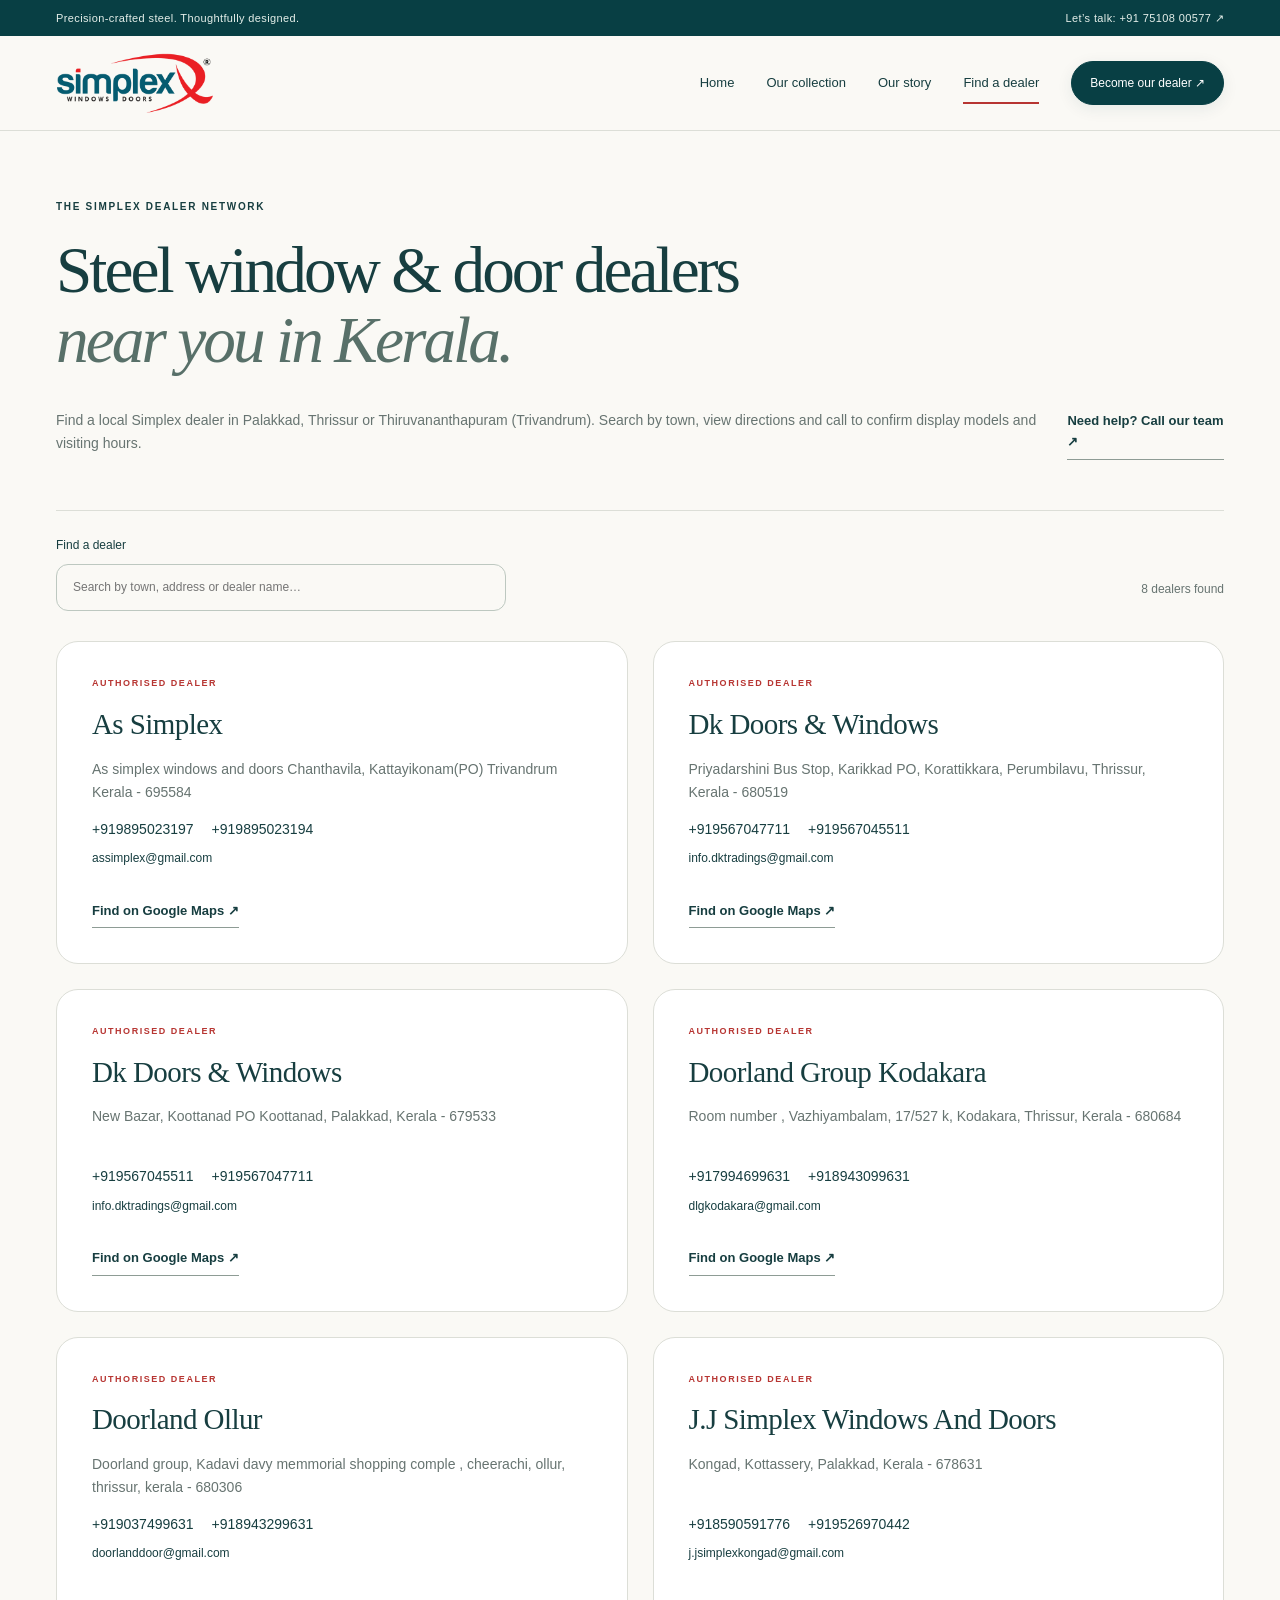
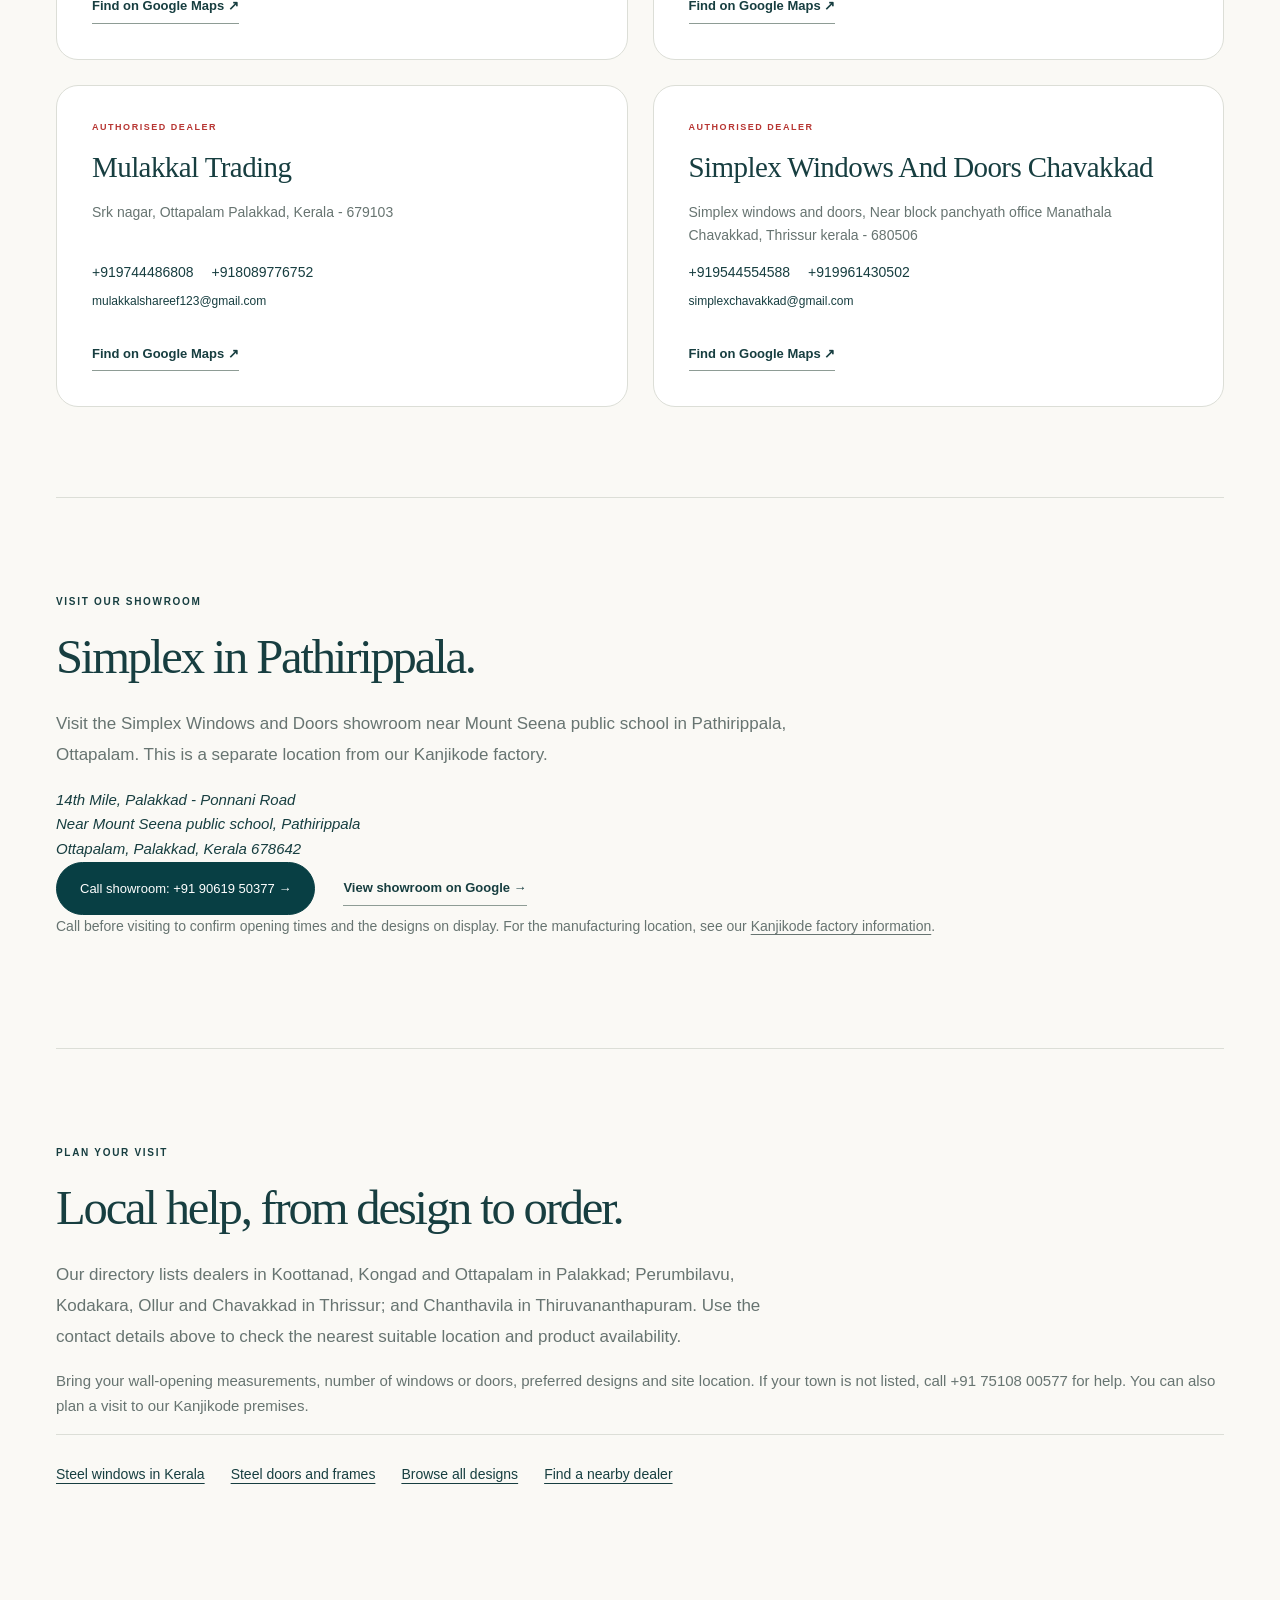
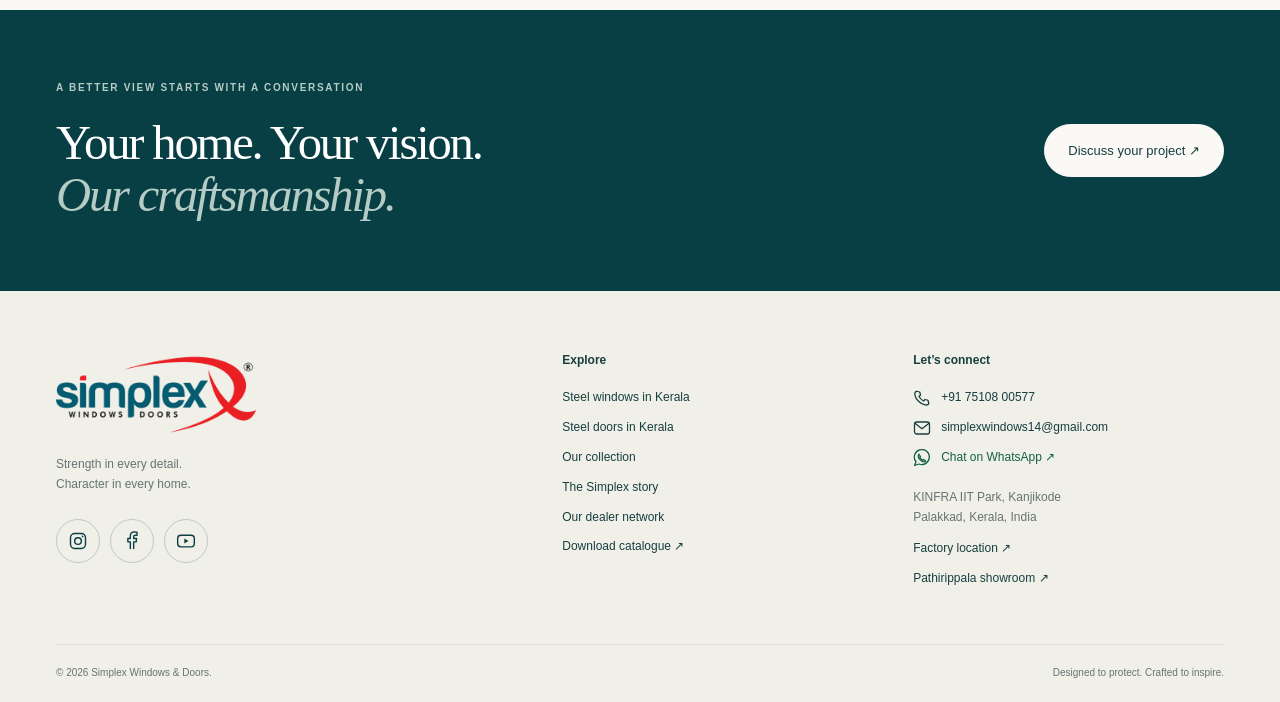
==== commit 1bac16c6: "Add social footer, WhatsApp links, Instagram reels and sliding FAQs" ====
--- a/franchises/index.html
+++ b/franchises/index.html
@@ -64,7 +64,7 @@
       "sameAs": [
         "https://www.facebook.com/simplexindows",
         "https://www.instagram.com/simplexwindows/",
-        "https://www.youtube.com/channel/UCxF4FeKu5bW6sfbakyXxy0A"
+        "https://www.youtube.com/@simplexwindows"
       ]
     },
     {
@@ -236,7 +236,9 @@
   ]
 }
     </script>
-  </head>
+  <link rel="stylesheet" href="/assets/community.css?v=20261027-2">
+<script src="/assets/community.js?v=20261027-2" defer></script>
+</head>
   <body>
     <a class="skip" href="#main">Skip to content</a>
     <div class="topbar">
@@ -386,11 +388,11 @@
         </div>
       </section>
     </main>
-    <footer>
+    <footer id="site-footer">
       <div class="container footer-grid">
         <div>
           <a class="footer-brand" href="/" aria-label="Simplex Windows and Doors home"><img src="/assets/collection/logo.webp" alt="Simplex Windows and Doors" width="200" height="83" loading="lazy"></a>
-          <p>Strength in every detail.<br>Character in every home.</p>
+          <p>Strength in every detail.<br>Character in every home.</p><nav class="social-links" aria-label="Simplex social media"><a href="https://www.instagram.com/simplexwindows/" target="_blank" rel="noopener noreferrer" class="social-link" aria-label="Simplex on Instagram"><svg viewBox="0 0 24 24" fill="none" stroke="currentColor" stroke-width="1.7" stroke-linecap="round" stroke-linejoin="round" aria-hidden="true"><rect x="3" y="3" width="18" height="18" rx="5"/><circle cx="12" cy="12" r="4"/><circle cx="17.5" cy="6.5" r="1" fill="currentColor" stroke="none"/></svg><span>Instagram</span></a><a href="https://www.facebook.com/simplexindows/" target="_blank" rel="noopener noreferrer" class="social-link" aria-label="Simplex on Facebook"><svg viewBox="0 0 24 24" fill="none" stroke="currentColor" stroke-width="1.7" stroke-linecap="round" stroke-linejoin="round" aria-hidden="true"><path d="M14 21v-8h3l.5-4H14V7c0-1 .3-2 2-2h2V1.5A23 23 0 0 0 15 1c-3 0-5 2-5 5v3H7v4h3v8"/></svg><span>Facebook</span></a><a href="https://www.youtube.com/@simplexwindows" target="_blank" rel="noopener noreferrer" class="social-link" aria-label="Simplex on YouTube"><svg viewBox="0 0 24 24" fill="none" stroke="currentColor" stroke-width="1.7" stroke-linecap="round" stroke-linejoin="round" aria-hidden="true"><rect x="2" y="5" width="20" height="14" rx="4"/><path d="m10 9 5 3-5 3Z" fill="currentColor" stroke="none"/></svg><span>YouTube</span></a></nav>
         </div>
         <div>
           <h3>Explore</h3>
@@ -403,9 +405,9 @@
         </div>
         <div>
           <h3>Let’s connect</h3>
-          <a href="tel:+917510800577">+91 75108 00577</a>
-          <a href="mailto:simplexwindows14@gmail.com">simplexwindows14@gmail.com</a>
-          <a href="https://wa.link/3ytl2k" target="_blank" rel="noopener noreferrer">Chat on WhatsApp ↗</a>
+          <a class="contact-link" href="tel:+917510800577"><svg viewBox="0 0 24 24" fill="none" stroke="currentColor" stroke-width="1.7" stroke-linecap="round" stroke-linejoin="round" aria-hidden="true"><path d="m5 3 4 1 1 4-2 2a16 16 0 0 0 6 6l2-2 4 1 1 4c-1 5-10 1-14-3S0 4 5 3Z"/></svg><span>+91 75108 00577</span></a>
+          <a class="contact-link" href="mailto:simplexwindows14@gmail.com"><svg viewBox="0 0 24 24" fill="none" stroke="currentColor" stroke-width="1.7" stroke-linecap="round" stroke-linejoin="round" aria-hidden="true"><rect x="2" y="4" width="20" height="16" rx="3"/><path d="m3 6 9 7 9-7"/></svg><span>simplexwindows14@gmail.com</span></a>
+          <a href="https://wa.me/917510800577" target="_blank" rel="noopener noreferrer" class="contact-link whatsapp-contact"><svg viewBox="0 0 24 24" fill="none" stroke="currentColor" stroke-width="1.7" stroke-linecap="round" stroke-linejoin="round" aria-hidden="true"><path d="M4 17 2 22l6-2a10 10 0 1 0-4-3Z"/><path d="m8 7 2 3-1 1a9 9 0 0 0 4 4l1-1 3 2c-2 4-10-2-10-6 0-1 0-2 1-3Z"/></svg><span>Chat on WhatsApp ↗</span></a>
           <p>KINFRA IIT Park, Kanjikode<br>Palakkad, Kerala, India</p><a href="/#visit">Factory location ↗</a><a href="/franchises/#pathirippala-showroom">Pathirippala showroom ↗</a>
         </div>
       </div>
--- a/assets/community.css
+++ b/assets/community.css
@@ -0,0 +1,58 @@
+/* Social links, real Instagram stories and preview-only testimonial cards. */
+.social-links { display:flex; flex-wrap:wrap; gap:10px; margin-top:24px; }
+.social-link { display:inline-flex; align-items:center; justify-content:center; width:44px; height:44px; border:1px solid #bfcac2; border-radius:50%; color:#083f44; transition:background .2s,color .2s,transform .25s; }
+.social-link svg { width:20px; height:20px; flex:none; }
+.social-link span { position:absolute; width:1px; height:1px; overflow:hidden; clip-path:inset(50%); }
+.social-link:hover { background:#083f44; color:#fff; transform:translateY(-3px); }
+.footer-grid>div>a.contact-link { display:flex; align-items:center; gap:10px; width:fit-content; }
+.contact-link svg { width:18px; height:18px; flex:none; }
+.contact-link span { overflow-wrap:anywhere; }
+.whatsapp-contact { color:#146044; }
+.community-section { border-top:1px solid var(--line,#dcded7); }
+.community-heading { display:grid; grid-template-columns:1.1fr 1fr; gap:60px; align-items:end; margin-bottom:32px; }
+.community-heading h2 { margin:0; }
+.community-heading>div+div { max-width:490px; font-size:15px; }
+.carousel-toolbar { display:flex; justify-content:space-between; align-items:center; gap:16px; margin-bottom:22px; }
+.carousel-note { font-size:12px; color:var(--muted,#677471); }
+.carousel-actions { display:flex; align-items:center; gap:8px; }
+.carousel-actions button { border:1px solid #c9d2c9; border-radius:50px; background:transparent; color:#083f44; min-width:42px; min-height:42px; padding:8px 14px; font-size:14px; transition:background .2s; }
+.carousel-actions button:hover { background:#e5ebe1; }
+.carousel-track { display:flex; gap:22px; overflow-x:auto; scroll-snap-type:x mandatory; scrollbar-width:thin; scrollbar-color:#9cafa5 transparent; padding:4px 2px 20px; overscroll-behavior-x:contain; }
+.carousel-track>* { flex:0 0 calc((100% - 44px)/3); scroll-snap-align:start; min-width:0; }
+.reel-card { border:1px solid #d4ddd3; border-radius:24px; background:#fff; overflow:hidden; }
+.reel-screen { height:530px; background:#f0f1eb; overflow:hidden; }
+.reel-screen iframe { width:100%; height:100%; border:0; display:block; }
+.reel-caption { display:flex; flex-direction:column; gap:12px; padding:20px 22px; }
+.reel-caption>span { font-size:9px; letter-spacing:.1em; color:#677471; text-transform:uppercase; }
+.reel-caption>a { font-size:13px; font-weight:600; width:fit-content; }
+.embed-note { font-size:11px; color:#677471; margin-top:12px; }
+.sample-notice { border-left:3px solid #c27b45; padding-left:18px; font-size:13px; }
+.story-card { display:flex; flex-direction:column; padding:30px; border:1px solid #d9dfd3; border-radius:24px; background:#f0f2e9; }
+.sample-label { font-size:8px; letter-spacing:.06em; font-weight:600; color:#775226; }
+.story-quote { font:70px/1 Georgia,serif; color:#9aaa92; margin-top:20px; height:50px; }
+.story-card blockquote { margin:0 0 26px; font:20px/1.6 Georgia,serif; flex:1; }
+.story-person { display:flex; align-items:center; gap:14px; }
+.person-initial { display:grid; place-items:center; width:42px; height:42px; border-radius:50%; background:#dbe3d4; font:20px Georgia,serif; }
+.story-person h3 { font:600 14px/1.3 'Segoe UI',Arial,sans-serif; margin:0 0 3px; }
+.story-person p { font-size:11px; margin:0; color:#677471; }
+a,button { touch-action:manipulation; }
+@media(min-width:801px) { .button,.collection-card { transition:transform .3s ease,box-shadow .3s ease,background .2s; } }
+@media(max-width:1000px) { .carousel-track>* { flex-basis:calc((100% - 22px)/2); } .community-heading { gap:30px; } }
+@media(max-width:600px) { .community-heading { grid-template-columns:1fr; gap:20px; } .carousel-track>* { flex-basis:88%; } .carousel-toolbar { align-items:flex-start; flex-direction:column; } .story-card { padding:24px; } .reel-screen { height:520px; } .social-links { gap:12px; } }
+@media(prefers-reduced-motion:reduce) { html { scroll-behavior:auto; } .social-link,.carousel-actions button { transition:none; } .social-link:hover { transform:none; } }
+
+@media(max-width:520px) { .footer-grid { grid-template-columns:1fr; gap:32px; } .footer-grid>div:first-child { grid-column:auto; } .footer-grid>div>a.contact-link { max-width:100%; } }
+
+/* Readable question cards share the website's serif headings and body font. */
+.faq-carousel-section { border-top:1px solid var(--line); }
+.faq-intro { color:var(--muted); font-size:15px; margin-bottom:0; }
+.faq-track { align-items:stretch; }
+.faq-slide { display:flex; flex-direction:column; padding:34px; border:1px solid #d5ddd0; border-radius:24px; background:#f0f2e9; }
+.faq-number { color:#7a8d75; font-size:10px; letter-spacing:.14em; margin-bottom:30px; }
+.faq-slide h3 { font:27px/1.25 var(--serif,Georgia,serif); margin:0 0 22px; }
+.faq-answer { font:14px/1.9 'Segoe UI',Arial,sans-serif; color:var(--muted,#677471); }
+.faq-answer p { margin:0; }
+.faq-answer a { color:var(--ink,#173e40); text-decoration:underline; text-underline-offset:3px; }
+#customer-stories .carousel-toolbar { justify-content:flex-end; }
+.sample-label { color:#677b61; font-size:9px; letter-spacing:.14em; }
+@media(max-width:600px) { .faq-slide { padding:28px; } .faq-slide h3 { font-size:25px; } .faq-number { margin-bottom:22px; } }
